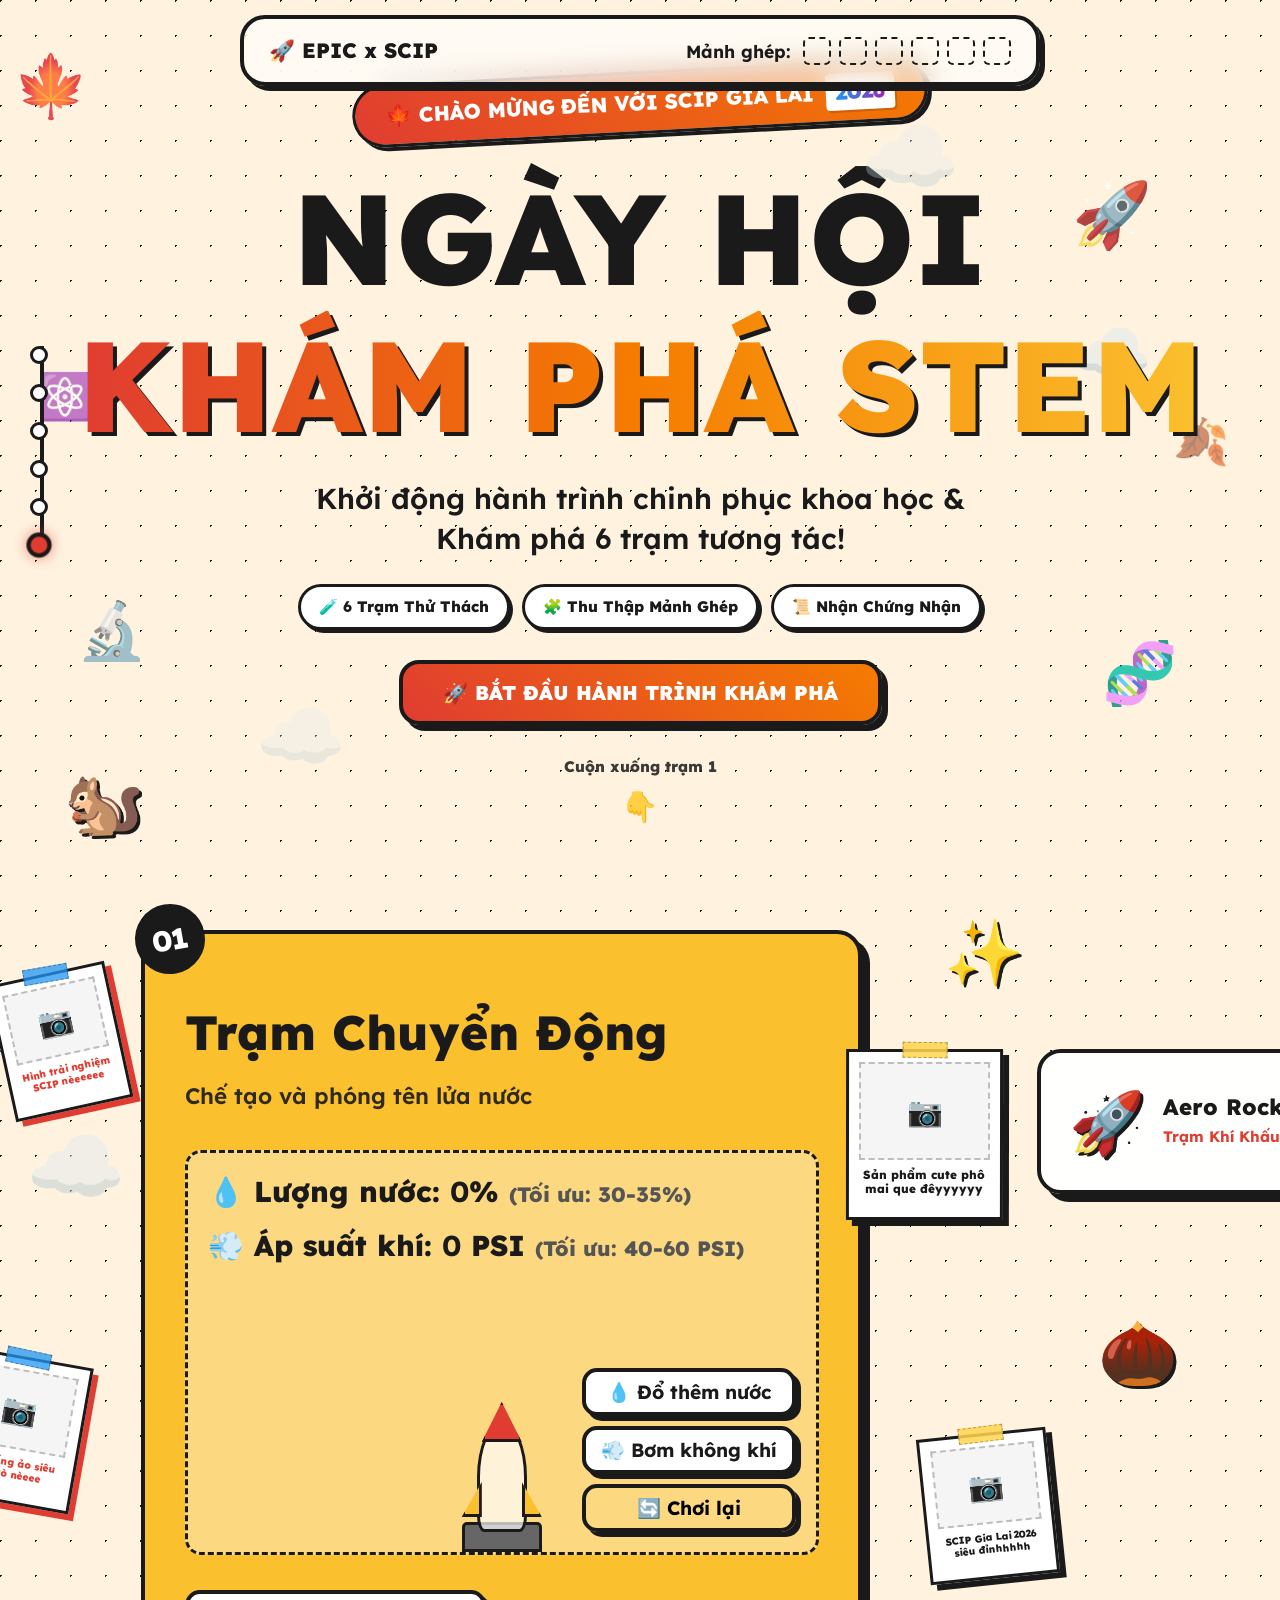
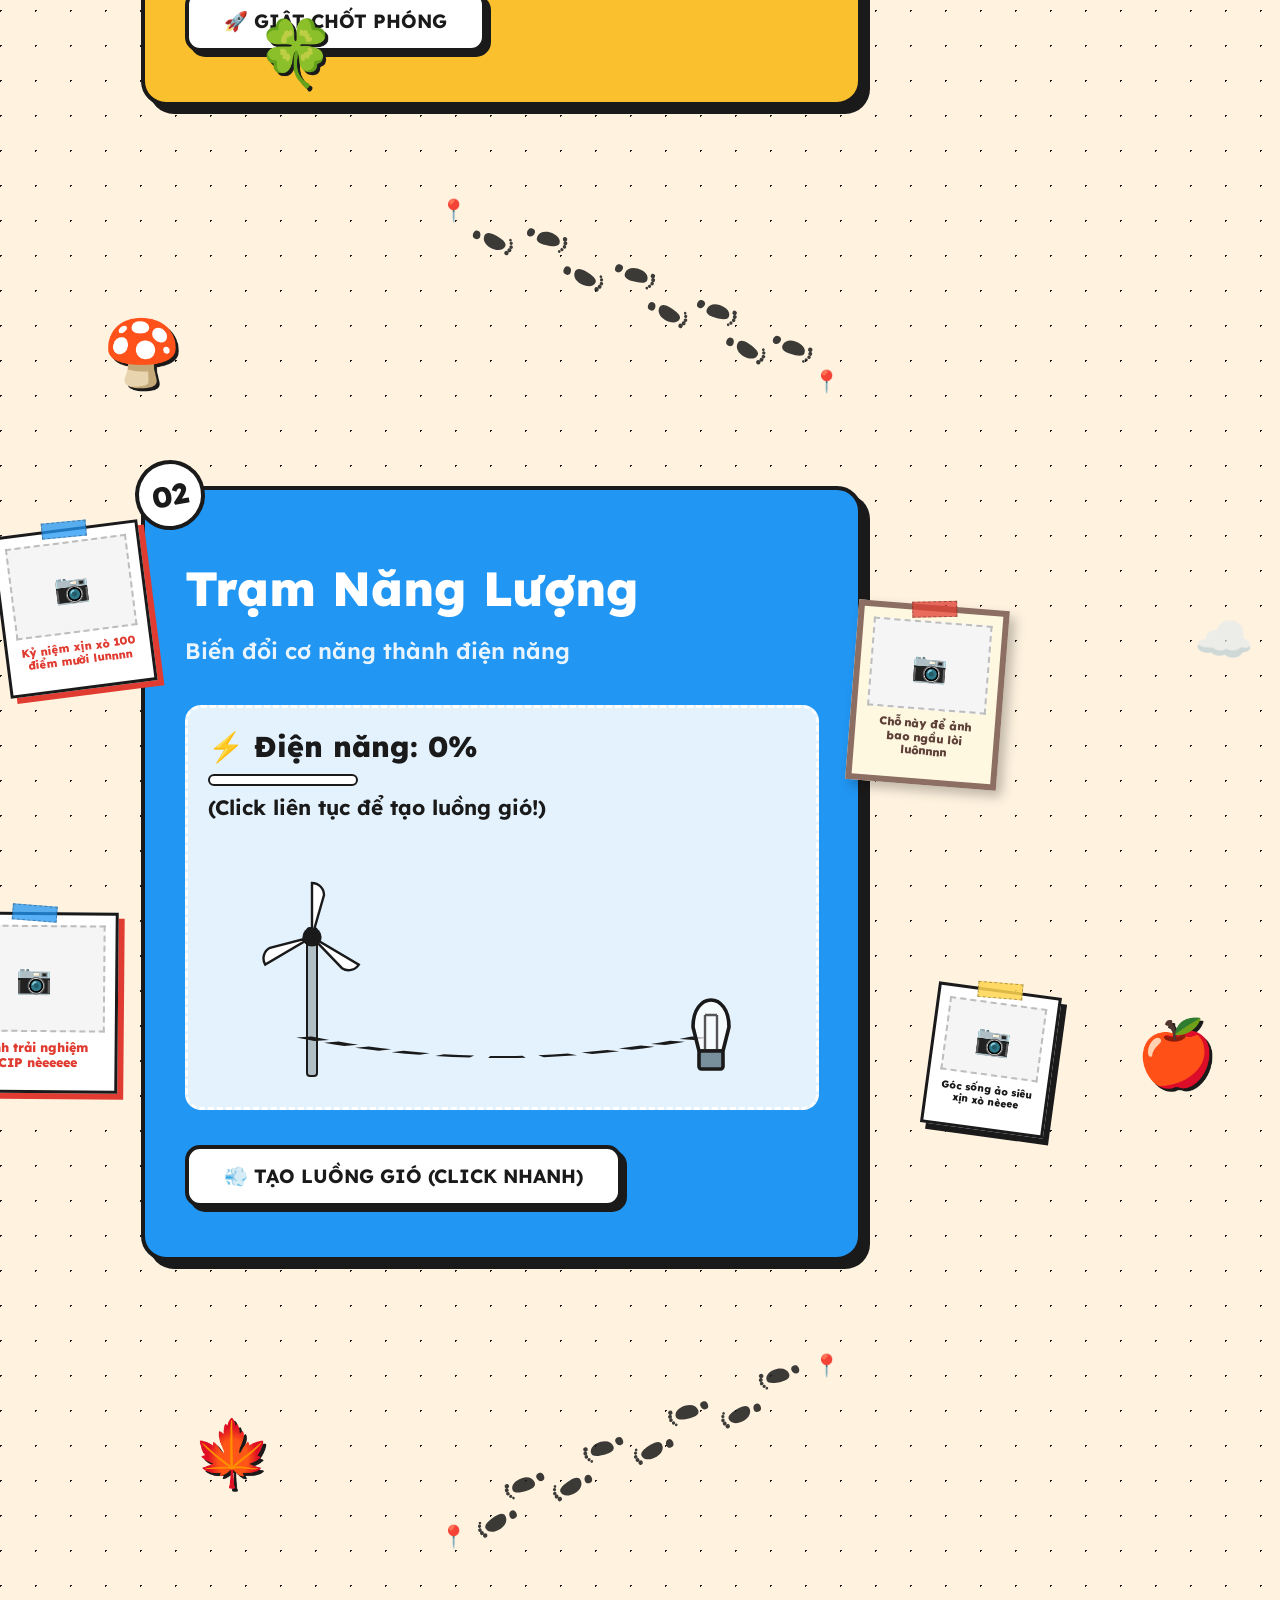
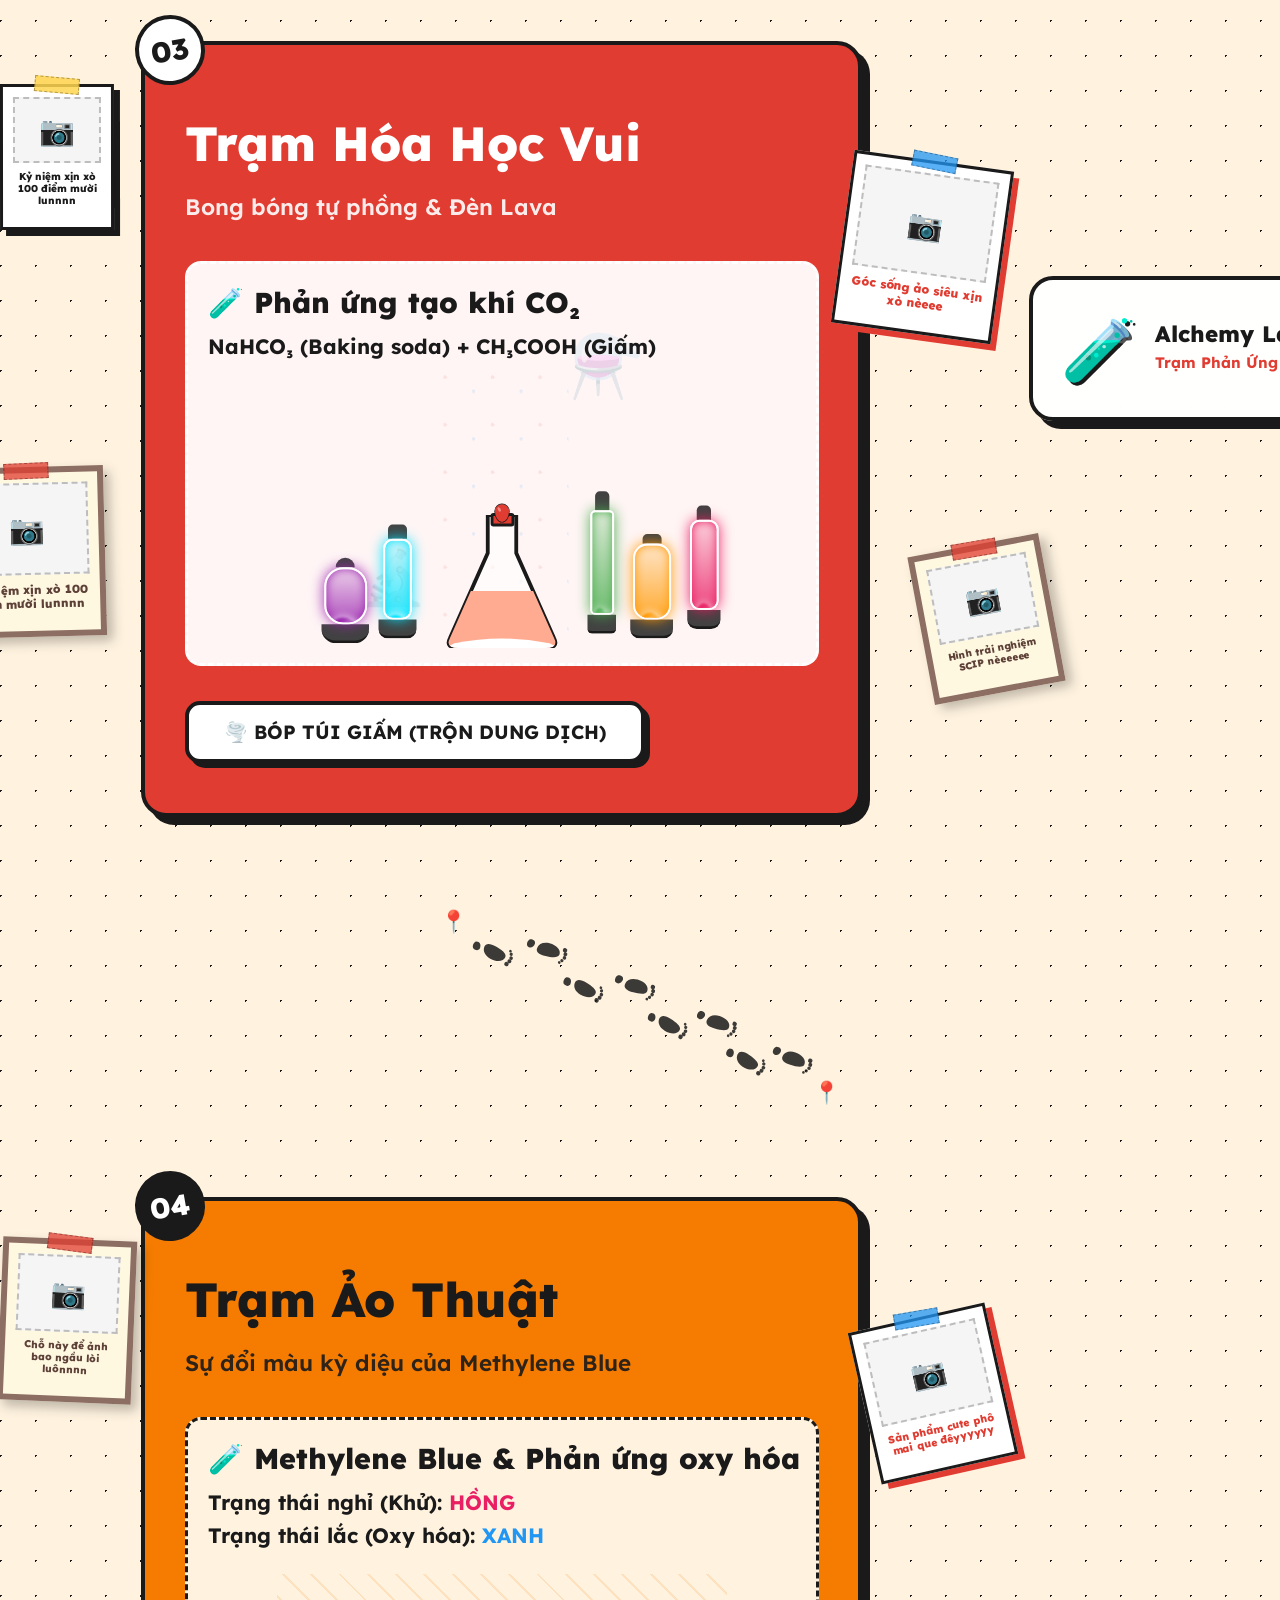
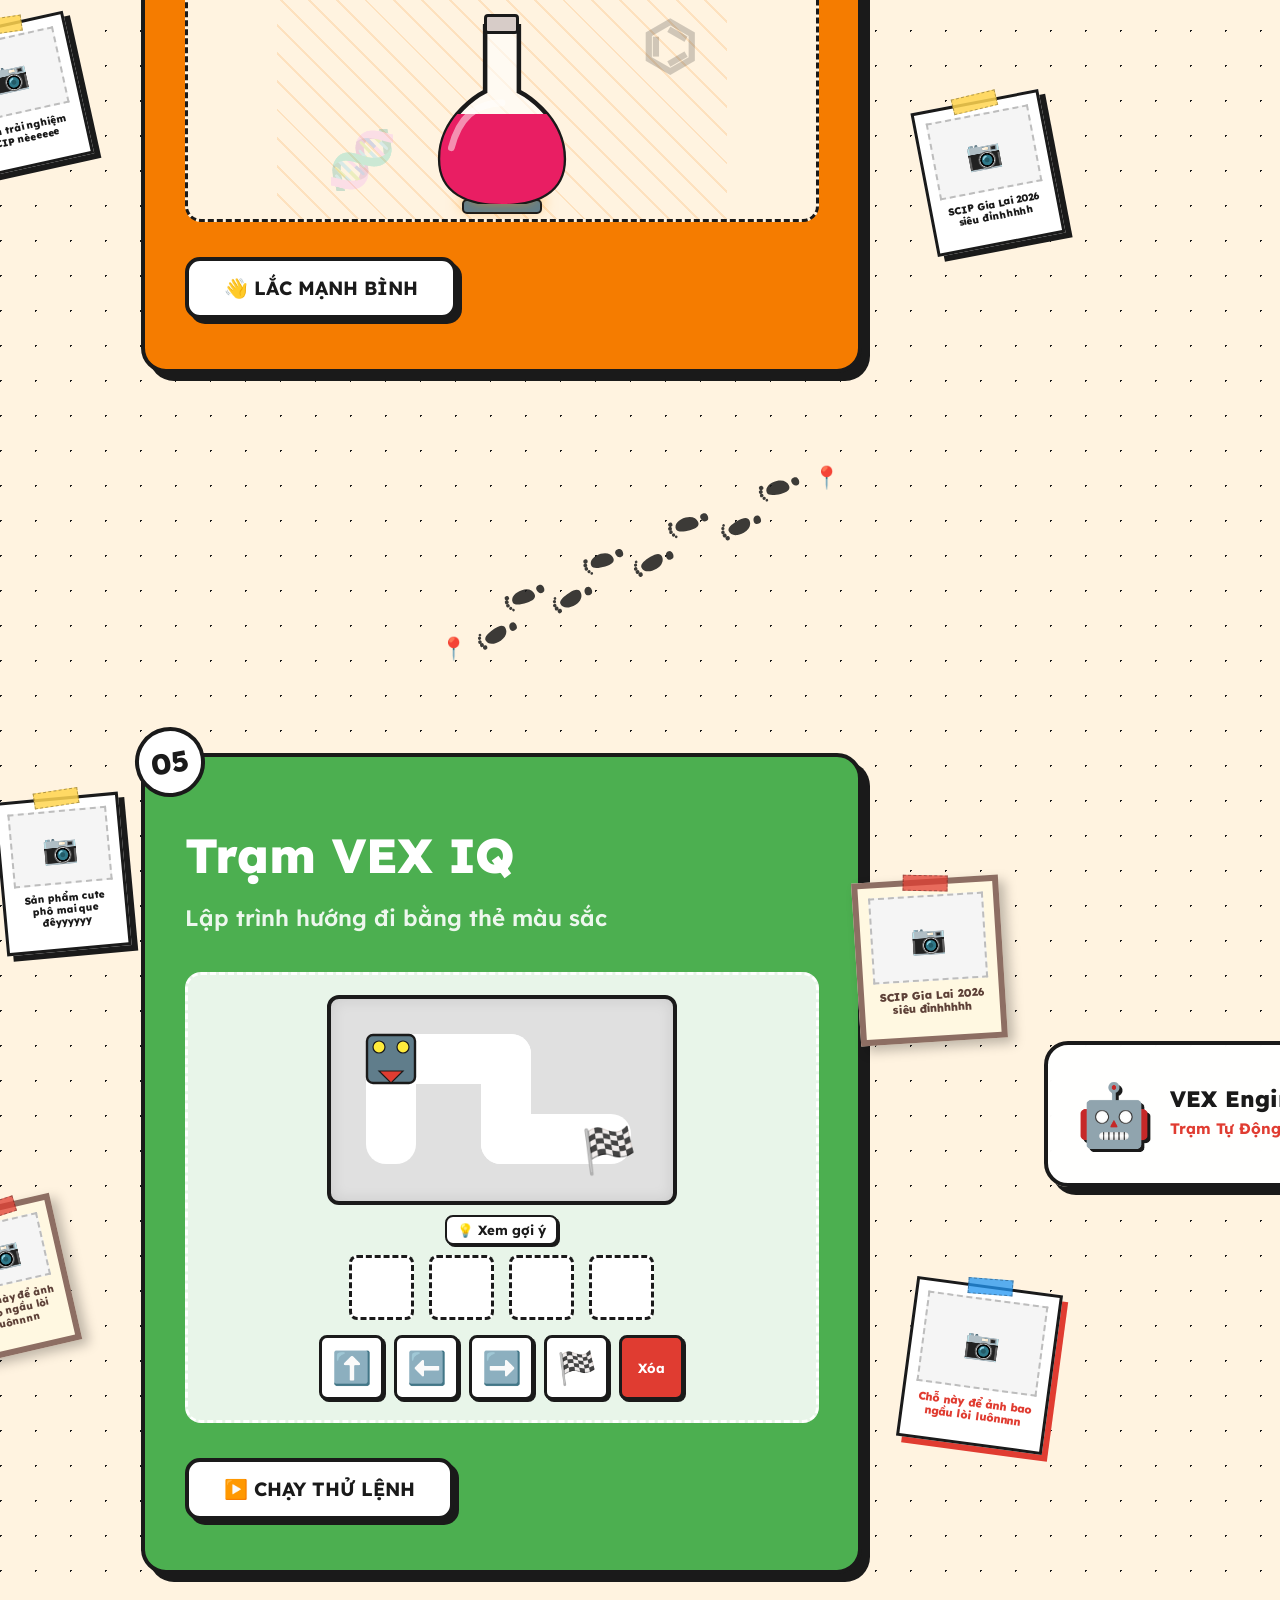
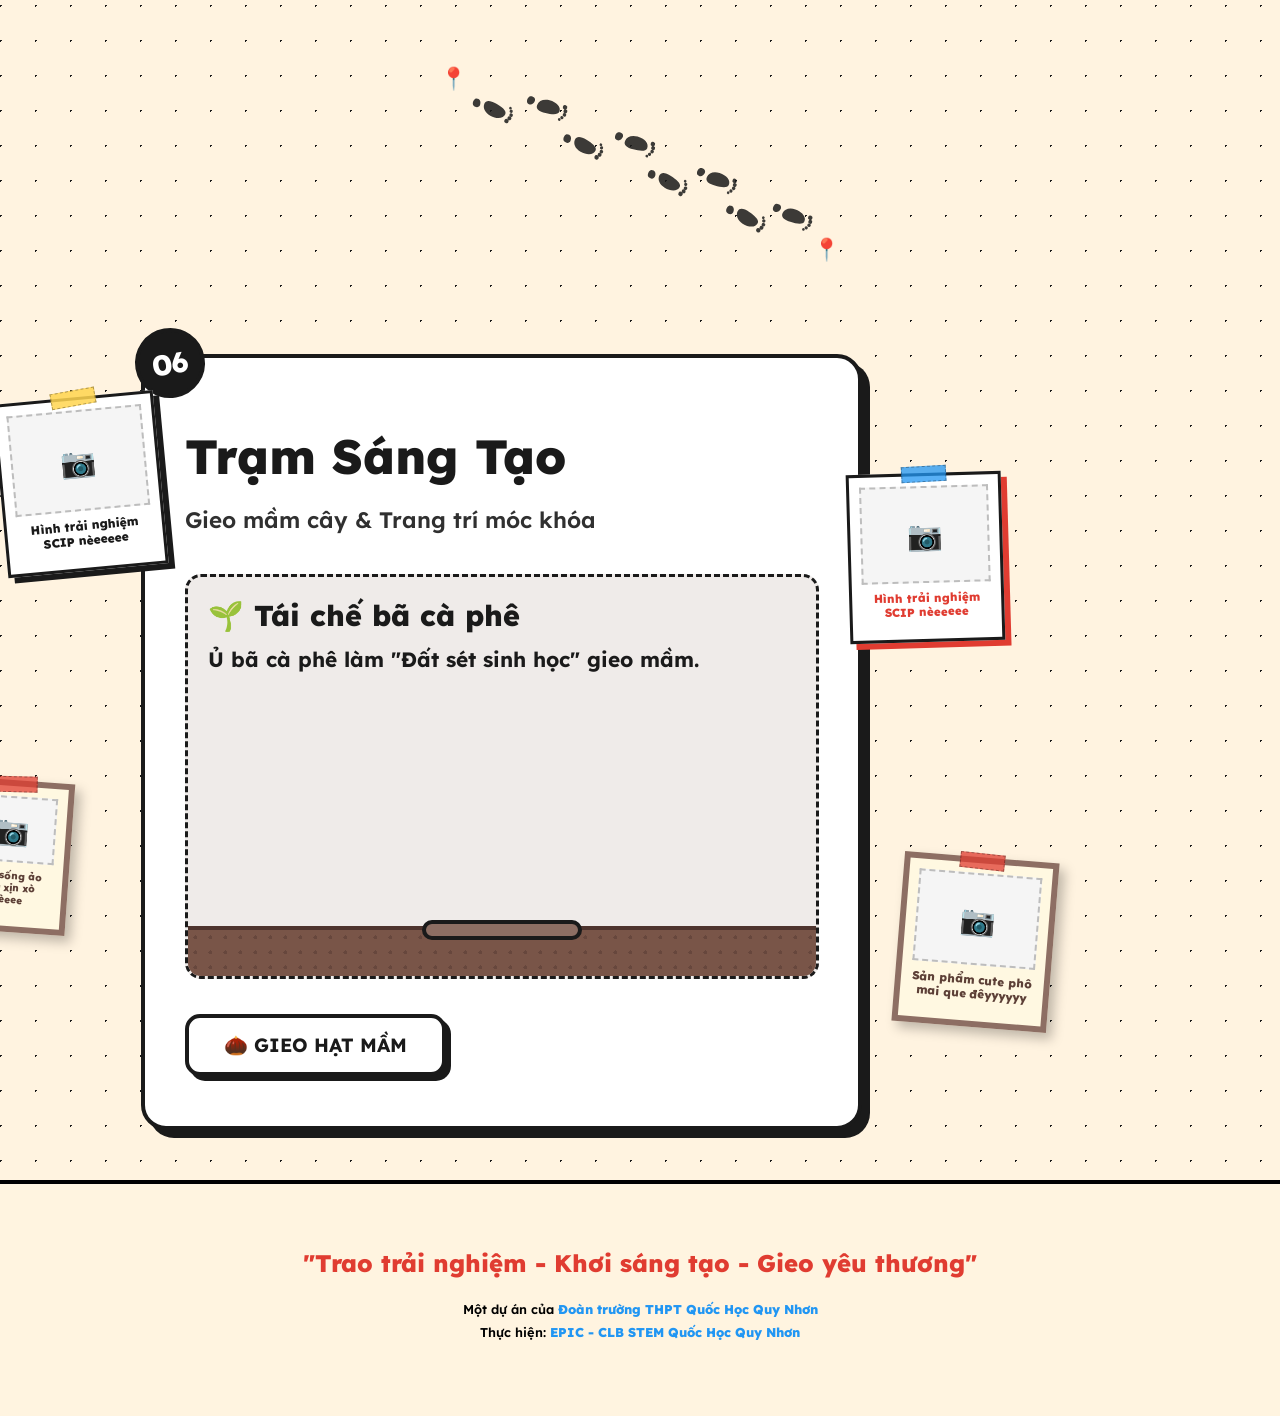
==== index.html @ 72de7a40 "Update index.html" ====
<!DOCTYPE html>
<html lang="vi">
<head>
    <meta charset="UTF-8">
    <meta name="viewport" content="width=device-width, initial-scale=1.0, maximum-scale=1.0, user-scalable=no">
    <title>EPIC x SCIP 2026</title>
    <link rel="icon" type="image/x-icon" href="img/epic.ico">
    
    <!-- Google Fonts: Lexend -->
    <link rel="preconnect" href="https://fonts.googleapis.com">
    <link rel="preconnect" href="https://fonts.gstatic.com" crossorigin>
    <link href="https://fonts.googleapis.com/css2?family=Lexend:wght@400;600;800&display=swap" rel="stylesheet">
    
    <!-- CSS Chính -->
    <link rel="stylesheet" href="css/style.css">
    <link rel="stylesheet" href="css/effects.css">
</head>
<body>
    <div id="app">
    <div id="leaves-container"></div>

    <!-- Easter Eggs (Parallax elements) -->
    <div class="easter-egg parallax-fast" style="top: 750px; left: 5vw;" onclick="AudioEngine.playPop()">🐿️</div>
    <div class="easter-egg parallax-slow" style="top: 1300px; right: 8vw;" onclick="AudioEngine.playPop()">🌰</div>
    <div class="easter-egg parallax-fast" style="top: 1900px; left: 8vw;" onclick="AudioEngine.playPop()">🍄</div>
    <div class="easter-egg parallax-slow" style="top: 2600px; right: 5vw;" onclick="AudioEngine.playPop()">🍎</div>
    
    <!-- New Easter Eggs -->
    <div class="easter-egg parallax-cloud" style="top: 300px; right: 10vw; font-size: 4rem; opacity: 0.6; z-index: -1;">☁️</div>
    <div class="easter-egg parallax-cloud" style="top: 1100px; left: 2vw; font-size: 5rem; opacity: 0.5; z-index: -1;">☁️</div>
    <div class="easter-egg parallax-cloud" style="top: 2200px; right: 2vw; font-size: 3rem; opacity: 0.7; z-index: -1;">☁️</div>
    <div class="easter-egg parallax-fast" style="top: 900px; right: 20vw;" onclick="AudioEngine.playPop()">✨</div>
    <div class="easter-egg parallax-slow" style="top: 1600px; left: 20vw;" onclick="AudioEngine.playPop()">🍀</div>
    <div class="easter-egg parallax-fast" style="top: 3000px; left: 15vw;" onclick="AudioEngine.playPop()">🍁</div>

    <!-- Navigation & Progress Bar -->
    <nav class="top-nav">
        <div class="logo">🚀 EPIC x SCIP</div>
        <div class="progress-container">
            <span class="progress-text">Mảnh ghép:</span>
            <div class="puzzle-slots">
                <div class="slot" id="slot-1"></div>
                <div class="slot" id="slot-2"></div>
                <div class="slot" id="slot-3"></div>
                <div class="slot" id="slot-4"></div>
                <div class="slot" id="slot-5"></div>
                <div class="slot" id="slot-6"></div>
            </div>
        </div>
    </nav>
    
    <!-- Timeline Navigation -->
    <div class="timeline-container">
        <div class="timeline-dot" id="tl-dot-1" data-label="Trạm 1: Chuyển Động" onclick="document.getElementById('station-1').scrollIntoView({behavior:'smooth'})"></div>
        <div class="timeline-dot" id="tl-dot-2" data-label="Trạm 2: Điện Năng" onclick="document.getElementById('station-2').scrollIntoView({behavior:'smooth'})"></div>
        <div class="timeline-dot" id="tl-dot-3" data-label="Trạm 3: Hóa Học" onclick="document.getElementById('station-3').scrollIntoView({behavior:'smooth'})"></div>
        <div class="timeline-dot" id="tl-dot-4" data-label="Trạm 4: Ảo Thuật" onclick="document.getElementById('station-4').scrollIntoView({behavior:'smooth'})"></div>
        <div class="timeline-dot" id="tl-dot-5" data-label="Trạm 5: VEX IQ" onclick="document.getElementById('station-5').scrollIntoView({behavior:'smooth'})"></div>
        <div class="timeline-dot" id="tl-dot-6" data-label="Trạm 6: Sáng Tạo" onclick="document.getElementById('station-6').scrollIntoView({behavior:'smooth'})"></div>
    </div>

    <!-- Hero Section -->
    <header class="hero" style="position: relative; overflow: hidden;">
        <!-- Đồ trang trí Mùa Thu & STEM lơ lửng xung quanh -->
        <div class="parallax-slow" style="position: absolute; top: 4%; left: 1%; font-size: 3.8rem; opacity: 0.75;">🍁</div>
        <!-- Điểm neo vô hình: chỉ để tên lửa trạm 1 tính toạ độ bay tới, không hiển thị gì -->
        <span id="hero-target-circle" style="position: absolute; top: 12%; left: 8%; width: 64px; height: 64px; pointer-events: none;"></span>
        <div class="parallax-fast" style="position: absolute; top: 18%; right: 10%; font-size: 4rem; opacity: 0.85;">🚀</div>
        <div class="parallax-bounce" style="position: absolute; bottom: 25%; left: 6%; font-size: 3.5rem; opacity: 0.75;">🔬</div>
        <div class="parallax-drift" style="position: absolute; bottom: 20%; right: 8%; font-size: 3.8rem; opacity: 0.8;">🧬</div>
        <div class="parallax-fast" style="position: absolute; top: 40%; left: 3%; font-size: 2.8rem; opacity: 0.7;">⚛️</div>
        <div class="parallax-slow" style="position: absolute; top: 45%; right: 4%; font-size: 2.8rem; opacity: 0.7;">🍂</div>
        <div class="parallax-cloud" style="position: absolute; top: 10%; right: 25%; font-size: 5rem; opacity: 0.35;">☁️</div>
        <div class="parallax-cloud" style="position: absolute; bottom: 12%; left: 20%; font-size: 4.5rem; opacity: 0.3;">☁️</div>

        <!-- Badge SCIP 2026 -->
        <div class="hero-badge">🍁 CHÀO MỪNG ĐẾN VỚI SCIP GIA LAI <span style="background: #FFF; padding: 2px 10px; border-radius: 4px; box-shadow: 2px 2px 0 rgba(0,0,0,0.15); display: inline-block; margin-left: 5px;"><span class="text-gradient-blue-purple" style="font-weight: 900;">2026</span></span></div>
        
        <!-- Tiêu đề nổi bật -->
        <h1>NGÀY HỘI<br><span class="text-orange">KHÁM PHÁ STEM</span></h1>
        
        <p class="hero-subtitle">Khởi động hành trình chinh phục khoa học & Khám phá 6 trạm tương tác!</p>

        <!-- Thẻ tính năng nổi bật (Chips) -->
        <div class="hero-features">
            <div class="feature-chip">🧪 6 Trạm Thử Thách</div>
            <div class="feature-chip">🧩 Thu Thập Mảnh Ghép</div>
            <div class="feature-chip">📜 Nhận Chứng Nhận</div>
        </div>

        <!-- Nút CTA Bắt Đầu Hành Trình -->
        <button class="btn-hero-start" onclick="document.getElementById('station-1').scrollIntoView({behavior:'smooth'})">
            🚀 BẮT ĐẦU HÀNH TRÌNH KHÁM PHÁ
        </button>

        <!-- Chỉ báo cuộn xuống -->
        <div class="scroll-indicator" onclick="document.getElementById('station-1').scrollIntoView({behavior:'smooth'})">
            <span>Cuộn xuống trạm 1</span>
            <div class="bounce-arrow">👇</div>
        </div>
    </header>

    <!-- Bản đồ hành trình 6 trạm -->
    <main class="map-container">
        
        <!-- Trạm 1 -->
        <section class="station card bg-yellow" id="station-1">
            <div class="station-number">01</div>
            <h2>Trạm Chuyển Động</h2>
            <p>Chế tạo và phóng tên lửa nước</p>
            <div class="simulation-placeholder">
                <span class="placeholder-text">[Đồ họa mô phỏng Tên lửa nước sẽ nằm ở đây]</span>
            </div>
            <button class="btn btn-primary">Phóng tên lửa</button>
        </section>

        <!-- Dấu chân người bước đi chéo (Trạm 1 Trái -> Trạm 2 Phải) -->
        <div class="footprint-trail">
            <svg class="footprint-svg-trail" viewBox="0 0 400 130" width="100%" height="100%">
                <!-- Left & Right Footprints winding L -> R -->
                <g transform="translate(60, 15) rotate(35)"><path d="M 0,-8 C -4,-8 -6,-3 -5,3 C -4,8 -1,11 3,11 C 6,11 6,6 5,1 Z M 0,14 C -3,14 -4,16 -2,19 C 0,21 3,21 5,19 Z" fill="#1A1A1A" opacity="0.85"/></g>
                <g transform="translate(95, 25) rotate(40)"><path d="M 0,-8 C -3,-8 -3,-4 -5,1 C -6,6 -6,11 -3,11 C 1,11 4,8 5,3 Z M 0,14 C -4,14 -6,16 -5,19 C -3,21 0,21 2,19 Z" fill="#1A1A1A" opacity="0.85"/></g>
                <g transform="translate(130, 38) rotate(45)"><path d="M 0,-8 C -4,-8 -6,-3 -5,3 C -4,8 -1,11 3,11 C 6,11 6,6 5,1 Z M 0,14 C -3,14 -4,16 -2,19 C 0,21 3,21 5,19 Z" fill="#1A1A1A" opacity="0.85"/></g>
                <g transform="translate(165, 52) rotate(40)"><path d="M 0,-8 C -3,-8 -3,-4 -5,1 C -6,6 -6,11 -3,11 C 1,11 4,8 5,3 Z M 0,14 C -4,14 -6,16 -5,19 C -3,21 0,21 2,19 Z" fill="#1A1A1A" opacity="0.85"/></g>
                <g transform="translate(200, 68) rotate(30)"><path d="M 0,-8 C -4,-8 -6,-3 -5,3 C -4,8 -1,11 3,11 C 6,11 6,6 5,1 Z M 0,14 C -3,14 -4,16 -2,19 C 0,21 3,21 5,19 Z" fill="#1A1A1A" opacity="0.85"/></g>
                <g transform="translate(235, 82) rotate(25)"><path d="M 0,-8 C -3,-8 -3,-4 -5,1 C -6,6 -6,11 -3,11 C 1,11 4,8 5,3 Z M 0,14 C -4,14 -6,16 -5,19 C -3,21 0,21 2,19 Z" fill="#1A1A1A" opacity="0.85"/></g>
                <g transform="translate(270, 95) rotate(35)"><path d="M 0,-8 C -4,-8 -6,-3 -5,3 C -4,8 -1,11 3,11 C 6,11 6,6 5,1 Z M 0,14 C -3,14 -4,16 -2,19 C 0,21 3,21 5,19 Z" fill="#1A1A1A" opacity="0.85"/></g>
                <g transform="translate(305, 108) rotate(40)"><path d="M 0,-8 C -3,-8 -3,-4 -5,1 C -6,6 -6,11 -3,11 C 1,11 4,8 5,3 Z M 0,14 C -4,14 -6,16 -5,19 C -3,21 0,21 2,19 Z" fill="#1A1A1A" opacity="0.85"/></g>
                <g transform="translate(340, 118) rotate(35)"><path d="M 0,-8 C -4,-8 -6,-3 -5,3 C -4,8 -1,11 3,11 C 6,11 6,6 5,1 Z M 0,14 C -3,14 -4,16 -2,19 C 0,21 3,21 5,19 Z" fill="#1A1A1A" opacity="0.85"/></g>
            </svg>
        </div>

        <!-- Trạm 2: Cơ năng -> Điện năng -->
        <section class="station card bg-blue" id="station-2">
            <div class="station-number">02</div>
            <h2>Trạm Năng Lượng</h2>
            <p>Biến đổi cơ năng thành điện năng</p>
            <div class="simulation-placeholder">
                <span class="placeholder-text">[Mô phỏng: Thổi gió (Mic/Click) -> Quay cánh quạt -> Sáng LED]</span>
            </div>
            <button class="btn btn-primary">Tạo luồng gió</button>
        </section>

        <!-- Dấu chân người bước đi chéo (Trạm 2 Phải -> Trạm 3 Trái) -->
        <div class="footprint-trail">
            <svg class="footprint-svg-trail" viewBox="0 0 400 130" width="100%" height="100%">
                <!-- Left & Right Footprints winding R -> L -->
                <g transform="translate(340, 15) rotate(-35)"><path d="M 0,-8 C -3,-8 -3,-4 -5,1 C -6,6 -6,11 -3,11 C 1,11 4,8 5,3 Z M 0,14 C -4,14 -6,16 -5,19 C -3,21 0,21 2,19 Z" fill="#1A1A1A" opacity="0.85"/></g>
                <g transform="translate(305, 25) rotate(-40)"><path d="M 0,-8 C -4,-8 -6,-3 -5,3 C -4,8 -1,11 3,11 C 6,11 6,6 5,1 Z M 0,14 C -3,14 -4,16 -2,19 C 0,21 3,21 5,19 Z" fill="#1A1A1A" opacity="0.85"/></g>
                <g transform="translate(270, 38) rotate(-45)"><path d="M 0,-8 C -3,-8 -3,-4 -5,1 C -6,6 -6,11 -3,11 C 1,11 4,8 5,3 Z M 0,14 C -4,14 -6,16 -5,19 C -3,21 0,21 2,19 Z" fill="#1A1A1A" opacity="0.85"/></g>
                <g transform="translate(235, 52) rotate(-40)"><path d="M 0,-8 C -4,-8 -6,-3 -5,3 C -4,8 -1,11 3,11 C 6,11 6,6 5,1 Z M 0,14 C -3,14 -4,16 -2,19 C 0,21 3,21 5,19 Z" fill="#1A1A1A" opacity="0.85"/></g>
                <g transform="translate(200, 68) rotate(-30)"><path d="M 0,-8 C -3,-8 -3,-4 -5,1 C -6,6 -6,11 -3,11 C 1,11 4,8 5,3 Z M 0,14 C -4,14 -6,16 -5,19 C -3,21 0,21 2,19 Z" fill="#1A1A1A" opacity="0.85"/></g>
                <g transform="translate(165, 82) rotate(-25)"><path d="M 0,-8 C -4,-8 -6,-3 -5,3 C -4,8 -1,11 3,11 C 6,11 6,6 5,1 Z M 0,14 C -3,14 -4,16 -2,19 C 0,21 3,21 5,19 Z" fill="#1A1A1A" opacity="0.85"/></g>
                <g transform="translate(130, 95) rotate(-35)"><path d="M 0,-8 C -3,-8 -3,-4 -5,1 C -6,6 -6,11 -3,11 C 1,11 4,8 5,3 Z M 0,14 C -4,14 -6,16 -5,19 C -3,21 0,21 2,19 Z" fill="#1A1A1A" opacity="0.85"/></g>
                <g transform="translate(95, 108) rotate(-40)"><path d="M 0,-8 C -4,-8 -6,-3 -5,3 C -4,8 -1,11 3,11 C 6,11 6,6 5,1 Z M 0,14 C -3,14 -4,16 -2,19 C 0,21 3,21 5,19 Z" fill="#1A1A1A" opacity="0.85"/></g>
                <g transform="translate(60, 118) rotate(-35)"><path d="M 0,-8 C -3,-8 -3,-4 -5,1 C -6,6 -6,11 -3,11 C 1,11 4,8 5,3 Z M 0,14 C -4,14 -6,16 -5,19 C -3,21 0,21 2,19 Z" fill="#1A1A1A" opacity="0.85"/></g>
            </svg>
        </div>

        <!-- Trạm 3: Baking Soda + CH3COOH -->
        <section class="station card bg-red" id="station-3">
            <div class="station-number">03</div>
            <h2>Trạm Hóa Học Vui</h2>
            <p>Bong bóng tự phồng & Đèn Lava</p>
            <div class="simulation-placeholder">
                <span class="placeholder-text">[Đồ họa mô phỏng Chai giấm & Baking Soda]</span>
            </div>
            <button class="btn btn-primary">Trộn dung dịch</button>
        </section>

        <!-- Dấu chân người bước đi chéo (Trạm 3 Trái -> Trạm 4 Phải) -->
        <div class="footprint-trail">
            <svg class="footprint-svg-trail" viewBox="0 0 400 130" width="100%" height="100%">
                <g transform="translate(60, 15) rotate(35)"><path d="M 0,-8 C -4,-8 -6,-3 -5,3 C -4,8 -1,11 3,11 C 6,11 6,6 5,1 Z M 0,14 C -3,14 -4,16 -2,19 C 0,21 3,21 5,19 Z" fill="#1A1A1A" opacity="0.85"/></g>
                <g transform="translate(95, 25) rotate(40)"><path d="M 0,-8 C -3,-8 -3,-4 -5,1 C -6,6 -6,11 -3,11 C 1,11 4,8 5,3 Z M 0,14 C -4,14 -6,16 -5,19 C -3,21 0,21 2,19 Z" fill="#1A1A1A" opacity="0.85"/></g>
                <g transform="translate(130, 38) rotate(45)"><path d="M 0,-8 C -4,-8 -6,-3 -5,3 C -4,8 -1,11 3,11 C 6,11 6,6 5,1 Z M 0,14 C -3,14 -4,16 -2,19 C 0,21 3,21 5,19 Z" fill="#1A1A1A" opacity="0.85"/></g>
                <g transform="translate(165, 52) rotate(40)"><path d="M 0,-8 C -3,-8 -3,-4 -5,1 C -6,6 -6,11 -3,11 C 1,11 4,8 5,3 Z M 0,14 C -4,14 -6,16 -5,19 C -3,21 0,21 2,19 Z" fill="#1A1A1A" opacity="0.85"/></g>
                <g transform="translate(200, 68) rotate(30)"><path d="M 0,-8 C -4,-8 -6,-3 -5,3 C -4,8 -1,11 3,11 C 6,11 6,6 5,1 Z M 0,14 C -3,14 -4,16 -2,19 C 0,21 3,21 5,19 Z" fill="#1A1A1A" opacity="0.85"/></g>
                <g transform="translate(235, 82) rotate(25)"><path d="M 0,-8 C -3,-8 -3,-4 -5,1 C -6,6 -6,11 -3,11 C 1,11 4,8 5,3 Z M 0,14 C -4,14 -6,16 -5,19 C -3,21 0,21 2,19 Z" fill="#1A1A1A" opacity="0.85"/></g>
                <g transform="translate(270, 95) rotate(35)"><path d="M 0,-8 C -4,-8 -6,-3 -5,3 C -4,8 -1,11 3,11 C 6,11 6,6 5,1 Z M 0,14 C -3,14 -4,16 -2,19 C 0,21 3,21 5,19 Z" fill="#1A1A1A" opacity="0.85"/></g>
                <g transform="translate(305, 108) rotate(40)"><path d="M 0,-8 C -3,-8 -3,-4 -5,1 C -6,6 -6,11 -3,11 C 1,11 4,8 5,3 Z M 0,14 C -4,14 -6,16 -5,19 C -3,21 0,21 2,19 Z" fill="#1A1A1A" opacity="0.85"/></g>
                <g transform="translate(340, 118) rotate(35)"><path d="M 0,-8 C -4,-8 -6,-3 -5,3 C -4,8 -1,11 3,11 C 6,11 6,6 5,1 Z M 0,14 C -3,14 -4,16 -2,19 C 0,21 3,21 5,19 Z" fill="#1A1A1A" opacity="0.85"/></g>
            </svg>
        </div>

        <!-- Trạm 4: Methylene Blue -->
        <section class="station card bg-orange" id="station-4">
            <div class="station-number">04</div>
            <h2>Trạm Ảo Thuật</h2>
            <p>Sự đổi màu kỳ diệu của Methylene Blue</p>
            <div class="simulation-placeholder">
                <span class="placeholder-text">[Đồ họa mô phỏng Bình cầu lắc đổi màu]</span>
            </div>
            <button class="btn btn-primary">Lắc bình nghiệm</button>
        </section>

        <!-- Dấu chân người bước đi uốn lượn liên tục (FootprintEngine) -->
        <div class="footprint-trail" id="trail-2"></div>

        <!-- Trạm 5: VEX IQ -->
        <section class="station card bg-green" id="station-5">
            <div class="station-number">05</div>
            <h2>Trạm VEX IQ</h2>
            <p>Lập trình hướng đi bằng thẻ màu sắc</p>
            <div class="simulation-placeholder">
                <span class="placeholder-text">[Mô phỏng bảng mạch: Kéo thả thẻ Đỏ, Vàng, Xanh điều khiển Robot]</span>
            </div>
            <button class="btn btn-primary">Chạy thử lệnh</button>
        </section>

        <!-- Dấu chân người bước đi uốn lượn liên tục (FootprintEngine) -->
        <div class="footprint-trail" id="trail-1"></div>

        <!-- Trạm 6 -->
        <section class="station card bg-white" id="station-6">
            <div class="station-number">06</div>
            <h2>Trạm Sáng Tạo</h2>
            <p>Gieo mầm cây & Trang trí móc khóa</p>
            <div class="simulation-placeholder">
                <span class="placeholder-text">[Đồ họa mô phỏng Đất & Hạt mầm]</span>
            </div>
            <button class="btn btn-primary">Gieo mầm</button>
        </section>

    </main>

    <!-- Footer -->
    <footer class="neo-footer">
        <h2 class="slogan">"Trao trải nghiệm - Khơi sáng tạo - Gieo yêu thương"</h2>
        <p style="margin-bottom: 2px;">Một dự án của <a href="https://www.facebook.com/DoantruongQuocHocQN" target="_blank">Đoàn trường THPT Quốc Học Quy Nhơn</a></p>
        <p style="margin-top: 2px;">Thực hiện: <a href="https://www.facebook.com/makeitepic.qhqn" target="_blank">EPIC - CLB STEM Quốc Học Quy Nhơn</a></p>
    </footer>
</div> <!-- End #app -->

    <!-- Modal Nhập tên (hiện trước khi xem chứng nhận) -->
    <div id="name-input-modal" class="modal hidden">
        <div class="modal-content" style="position: relative;">
            <span class="close-modal-btn" onclick="document.getElementById('name-input-modal').classList.add('hidden')" style="position: absolute; top: 10px; right: 20px; font-size: 2rem; font-weight: bold; cursor: pointer; color: var(--border-color);">&times;</span>
            <h2 style="font-size: 2.5rem; color: var(--red); margin-bottom: 20px;">🎉 CHÚC MỪNG! 🎉</h2>
            <p style="font-size: 1.2rem; margin-bottom: 30px; color: var(--white);">Bạn đã hoàn thành xuất sắc 6 trạm thử thách Khoa học!<br>Nhập họ tên để nhận chứng nhận của bạn nhé.</p>

            <form id="name-input-form">
                <input
                    type="text"
                    id="participant-name-input"
                    class="name-input"
                    placeholder="Nhập họ và tên của bạn..."
                    maxlength="60"
                    autocomplete="off"
                    required
                >
                <p id="name-input-error" class="name-input-error hidden">Vui lòng nhập tên của bạn trước khi tiếp tục.</p>
                <button type="submit" class="btn btn-primary" style="margin-top: 20px;">✨ NHẬN CHỨNG NHẬN</button>
            </form>
        </div>
    </div>

    <!-- Modal Chứng nhận -->
    <div id="cert-modal" class="modal hidden">
        <div class="modal-content" style="position: relative;">
            <span class="close-modal-btn" onclick="document.getElementById('cert-modal').classList.add('hidden')" style="position: absolute; top: 10px; right: 20px; font-size: 2rem; font-weight: bold; cursor: pointer; color: var(--border-color);">&times;</span>
            <h2 style="font-size: 2.5rem; color: var(--red); margin-bottom: 20px;">🎉 CHÚC MỪNG! 🎉</h2>
            <p style="font-size: 1.2rem; margin-bottom: 30px; color: var(--white);">Bạn đã hoàn thành xuất sắc 6 trạm thử thách Khoa học!</p>
            
            <div style="margin-bottom: 30px;">
                <img id="cert-img" src="" alt="Chứng nhận" style="max-width: 100%; border-radius: 8px; border: 4px solid var(--border-color); box-shadow: 4px 4px 0 var(--border-color);">
            </div>
            
            <a id="cert-download-link" href="" download="ChungNhan_SCIP_GIALAI.png" class="btn btn-primary" style="text-decoration: none; display: inline-block;">📥 TẢI CHỨNG NHẬN</a>
        </div>
    </div>

    
    <!-- Thư viện GSAP cho Animation mượt mà -->
    <script src="https://cdnjs.cloudflare.com/ajax/libs/gsap/3.12.2/gsap.min.js"></script>
    <script src="https://cdnjs.cloudflare.com/ajax/libs/gsap/3.12.2/ScrollTrigger.min.js"></script>
    
    <!-- Các file Logic Modules -->
    <script src="js/certificate.js"></script>
    <script src="js/app.js"></script>
    <script src="js/station_1.js"></script>
    <script src="js/station_2.js"></script>
    <script src="js/station_3.js"></script>
    <script src="js/station_4.js"></script>
    <script src="js/station_5.js"></script>
    <script src="js/station_6.js"></script>
</body>
</html>
---- css/style.css ----
@import url('https://fonts.googleapis.com/css2?family=Lexend:wght@100..900&display=swap');

/* ========================================================
   SCIP STEM - Organic Neo-Brutalism Style
   Tone: Mùa Thu (Đỏ - Cam - Vàng)
   Chức năng: Cấu trúc UI cốt lõi, Grid, Typography
======================================================== */

:root {
    --bg-color: #FFF3E0;
    /* Tông ấm hơn cho mùa thu */
    --border-color: #1A1A1A;
    --red: #E03C31;
    --orange: #F57C00;
    --yellow: #FBC02D;
    --white: #FFFFFF;
    --blue: #2196F3;
    --green: #4CAF50;

    --brutal-border: 4px solid var(--border-color);
    --brutal-shadow: 8px 8px 0px var(--border-color);
    --brutal-radius: 25px;
}

* {
    box-sizing: border-box;
    margin: 0;
    padding: 0;
    font-family: 'Lexend', sans-serif;
}

html {
    scroll-behavior: smooth;
    /* Loại bỏ scroll-snap-type để fix lỗi giật lag khi cuộn trang */
}

body {
    background-color: var(--bg-color);
    color: var(--border-color);
    line-height: 1.6;
    background-image: radial-gradient(var(--border-color) 1px, transparent 1px);
    background-size: 35px 35px;
    background-position: -17px -17px;
    transform-origin: top center;
    overflow-x: hidden;
}

#app {
    width: 100vw;
    overflow-x: hidden;
}


/* =========================================
   NAVIGATION & PROGRESS BAR
========================================= */
.top-nav {
    position: fixed;
    top: 15px;
    left: 50%;
    transform: translateX(-50%);
    width: 90%;
    max-width: 800px;
    /* Thu hẹp lại, chừa 2 bên */
    background: rgba(255, 255, 255, 0.6);
    backdrop-filter: blur(12px);
    -webkit-backdrop-filter: blur(12px);
    border: var(--brutal-border);
    border-radius: var(--brutal-radius);
    box-shadow: 5px 5px 0px var(--border-color);
    display: flex;
    justify-content: space-between;
    align-items: center;
    padding: 15px 25px;
    z-index: 100;
}

.logo {
    font-weight: 800;
    font-size: 1.3rem;
}

.progress-container {
    display: flex;
    align-items: center;
    gap: 12px;
}

.progress-text {
    font-weight: 700;
    font-size: 1.1rem;
    display: none;
}

@media (min-width: 600px) {
    .progress-text {
        display: block;
    }
}

.puzzle-slots {
    display: flex;
    gap: 8px;
}

.slot {
    width: 28px;
    height: 28px;
    border: 2px dashed var(--border-color);
    border-radius: 6px;
    background: transparent;
    transition: background 0.3s;
}

.slot.filled {
    border: 2px solid var(--border-color);
}
.slot:nth-child(1).filled { background: var(--yellow); }
.slot:nth-child(2).filled { background: var(--blue); }
.slot:nth-child(3).filled { background: var(--red); }
.slot:nth-child(4).filled { background: var(--orange); }
.slot:nth-child(5).filled { background: var(--green); }
.slot:nth-child(6).filled { background: var(--white); }

@keyframes pulse-flame {
    0% {
        opacity: 0.7;
        transform: scaleY(1);
    }

    100% {
        opacity: 1;
        transform: scaleY(2);
    }
}

.burner-flame {
    animation: pulse-flame 0.5s infinite alternate ease-in-out;
}

/* =========================================
   HERO SECTION
========================================= */
.hero {
    text-align: center;
    padding: 20px;
    display: flex;
    flex-direction: column;
    justify-content: center;
    align-items: center;
    min-height: 100dvh;
    scroll-snap-align: start;
}

.hero-badge {
    display: inline-block;
    background: linear-gradient(45deg, var(--red), var(--orange));
    color: var(--white);
    padding: 10px 30px;
    border-radius: 50px;
    font-weight: 800;
    font-size: clamp(1rem, 2.5vw, 1.3rem);
    margin-bottom: 30px;
    transform: rotate(-3deg);
    border: 3px solid var(--border-color);
    box-shadow: 4px 4px 0px var(--border-color);
}

.hero h1 {
    font-size: clamp(4rem, 10vw, 8rem);
    font-weight: 800;
    text-transform: uppercase;
    line-height: 1.15;
    margin-bottom: 20px;
    color: var(--border-color);
}

.text-orange {
    background: linear-gradient(90deg, var(--red), var(--orange), var(--yellow));
    -webkit-background-clip: text;
    background-clip: text;
    -webkit-text-fill-color: transparent;
    filter: drop-shadow(4px 4px 0px var(--border-color));
    display: inline-block;
}

.text-gradient-blue-purple {
    background: linear-gradient(90deg, #2196F3, #9C27B0);
    -webkit-background-clip: text;
    background-clip: text;
    -webkit-text-fill-color: transparent;
    font-weight: 900;
}

.hero p {
    font-size: clamp(1.2rem, 3vw, 1.8rem);
    font-weight: 600;
    color: var(--border-color);
}

.hero-subtitle {
    font-size: clamp(1.1rem, 2.2vw, 1.5rem);
    font-weight: 700;
    color: var(--border-color);
    margin-bottom: 25px;
    max-width: 650px;
    line-height: 1.4;
}

.hero-features {
    display: flex;
    gap: 12px;
    flex-wrap: wrap;
    justify-content: center;
    margin-bottom: 30px;
}

.feature-chip {
    background: #FFF;
    border: 3px solid var(--border-color);
    padding: 8px 18px;
    border-radius: 50px;
    font-weight: 800;
    font-size: 0.95rem;
    box-shadow: 3px 3px 0px var(--border-color);
    transition: transform 0.2s, background 0.2s;
    cursor: default;
}

.feature-chip:hover {
    transform: translateY(-3px) scale(1.05);
    background: var(--yellow);
}

.btn-hero-start {
    background: linear-gradient(45deg, var(--red), var(--orange));
    color: #FFF;
    border: 4px solid var(--border-color);
    padding: 16px 40px;
    font-size: 1.25rem;
    font-weight: 900;
    border-radius: 20px;
    cursor: pointer;
    box-shadow: 6px 6px 0px var(--border-color);
    transition: all 0.2s ease;
    animation: pulse-hero-btn 2.5s infinite ease-in-out;
}

.btn-hero-start:hover {
    transform: translate(-3px, -3px);
    box-shadow: 9px 9px 0px var(--border-color);
    background: linear-gradient(45deg, var(--orange), var(--red));
}

.btn-hero-start:active {
    transform: translate(3px, 3px);
    box-shadow: 2px 2px 0px var(--border-color);
}

@keyframes pulse-hero-btn {

    0%,
    100% {
        transform: scale(1);
    }

    50% {
        transform: scale(1.04);
    }
}

.scroll-indicator {
    margin-top: 30px;
    display: flex;
    flex-direction: column;
    align-items: center;
    gap: 4px;
    cursor: pointer;
    font-weight: 800;
    font-size: 0.95rem;
    color: var(--border-color);
    opacity: 0.85;
    transition: opacity 0.2s;
}

.scroll-indicator:hover {
    opacity: 1;
}

.bounce-arrow {
    font-size: 1.8rem;
    animation: bounce-down 1.5s infinite ease-in-out;
}

@keyframes bounce-down {

    0%,
    100% {
        transform: translateY(0);
    }

    50% {
        transform: translateY(8px);
    }
}

/* =========================================
   MAIN MAP & SCROLL SNAP CARDS
========================================= */
.map-container {
    max-width: 1200px;
    /* To hơn trên màn hình lớn */
    margin: 0 auto;
    padding: 30px 20px;
    display: flex;
    flex-direction: column;
    gap: 120px;
}

.card {
    border: var(--brutal-border);
    border-radius: var(--brutal-radius);
    box-shadow: var(--brutal-shadow);
    padding: 50px 40px;
    position: relative;
    transition: transform 0.2s ease;
    scroll-snap-align: center;
    scroll-margin-top: 100px;
}

.card:hover {
    transform: translate(-4px, -4px);
    box-shadow: 12px 12px 0px var(--border-color);
}

.bg-yellow {
    background-color: var(--yellow);
}

.bg-red {
    background-color: var(--red);
    color: var(--white);
}

.bg-orange {
    background-color: var(--orange);
}

.bg-white {
    background-color: var(--white);
}

.bg-blue {
    background-color: var(--blue);
    color: var(--white);
}

.bg-green {
    background-color: var(--green);
    color: var(--white);
}

.station-number {
    position: absolute;
    top: -30px;
    left: -10px;
    width: 70px;
    height: 70px;
    background: var(--border-color);
    color: var(--white);
    border-radius: 50%;
    display: flex;
    justify-content: center;
    align-items: center;
    font-size: 1.8rem;
    font-weight: 800;
    border: var(--brutal-border);
    transform: rotate(-10deg);
}

.bg-red .station-number,
.bg-blue .station-number,
.bg-green .station-number {
    background: var(--white);
    color: var(--border-color);
}

.station h2 {
    font-size: clamp(2rem, 4.5vw, 3rem);
    margin-bottom: 8px;
    margin-top: 10px;
    font-weight: 800;
}

.station p {
    font-size: clamp(1.1rem, 2.2vw, 1.4rem);
    font-weight: 600;
    opacity: 0.9;
}

.simulation-placeholder {
    background: rgba(255, 255, 255, 0.4);
    border: 3px dashed var(--border-color);
    border-radius: 16px;
    min-height: clamp(300px, 45dvh, 450px);
    height: auto;
    display: flex;
    justify-content: center;
    align-items: center;
    margin: 35px 0;
    font-family: monospace;
    font-size: 1.1rem;
    font-weight: bold;
    text-align: center;
    padding: 30px;
    contain: layout style;
    overflow: hidden;
    overscroll-behavior: none;
    position: relative;
    touch-action: pan-y;
}

#station-1 .simulation-placeholder {
    overflow: visible !important;
}

.sim-text {
    font-size: clamp(1.2rem, 2.5vw, 1.8rem);
    font-weight: 800;
}

.sim-subtext {
    font-size: clamp(0.95rem, 2vw, 1.3rem);
    margin-top: 5px;
}

.bg-red .simulation-placeholder,
.bg-blue .simulation-placeholder,
.bg-green .simulation-placeholder {
    background: rgba(0, 0, 0, 0.15);
    border-color: var(--white);
    color: var(--white);
}

/* =========================================
   LAVA LAMP & BURNER (STATION 3 & 4)
========================================= */
@keyframes lava-flow {
    0% {
        transform: translateY(0) scale(1);
        opacity: 1;
    }

    50% {
        transform: translateY(-70px) scale(1.2);
        opacity: 0.8;
    }

    100% {
        transform: translateY(0) scale(1);
        opacity: 1;
    }
}

.lava-drop {
    animation: lava-flow 4s infinite ease-in-out;
}

/* =========================================
   BUTTONS
========================================= */
.btn {
    border: var(--brutal-border);
    padding: 15px 35px;
    font-size: 1.2rem;
    font-weight: 700;
    border-radius: 15px;
    cursor: pointer;
    box-shadow: 5px 5px 0px var(--border-color);
    transition: all 0.1s;
    width: 100%;
    will-change: transform, opacity;
}

.btn:active {
    transform: translate(5px, 5px);
    box-shadow: 0px 0px 0px var(--border-color);
}

.btn-primary {
    background: var(--white);
    color: var(--border-color);
}

/* =========================================
   FOOTER & MODAL
========================================= */
footer {
    text-align: center;
    padding: 15px 20px 15px;
    margin-top: 20px;
    background: var(--white);
    border-top: 4px dashed var(--border-color);
    scroll-snap-align: end;
}

.slogan {
    font-size: clamp(1rem, 2vw, 1.5rem);
    color: var(--red);
    font-weight: 800;
    margin-bottom: 20px;
    line-height: 1.3;
}

footer p {
    font-size: clamp(0.6rem, 1vw, 0.8rem);
    font-weight: 600;
    margin-bottom: 10px;
}

footer a {
    color: var(--blue);
    text-decoration: none;
    font-weight: 800;
    transition: color 0.2s;
}

footer a:hover {
    color: var(--orange);
}

.modal {
    position: fixed;
    top: 0;
    left: 0;
    width: 100%;
    height: 100dvh;
    background: rgba(0, 0, 0, 0.8);
    display: flex;
    justify-content: center;
    align-items: center;
    z-index: 1000;
    backdrop-filter: blur(5px);
}

.modal.hidden {
    display: none;
}

.modal-content {
    width: 90%;
    max-width: 600px;
    text-align: center;
    padding: 40px;
}

.modal-content h2 {
    font-size: 2.5rem;
    margin-bottom: 15px;
}

.name-input {
    width: 100%;
    padding: 15px 20px;
    font-family: 'Lexend', sans-serif;
    font-size: 1.1rem;
    font-weight: 600;
    color: var(--border-color);
    background: var(--white);
    border: var(--brutal-border);
    border-radius: 15px;
    box-shadow: 5px 5px 0px var(--border-color);
    outline: none;
    text-align: center;
}

.name-input:focus {
    box-shadow: 5px 5px 0px var(--orange);
    border-color: var(--orange);
}

.name-input-error {
    color: var(--yellow);
    font-weight: 700;
    margin-top: 12px;
    font-size: 0.95rem;
}

.name-input-error.hidden {
    display: none;
}

.cert-image-placeholder {
    width: 100%;
    height: 350px;
    background: var(--white);
    border: var(--brutal-border);
    margin: 30px 0;
    display: flex;
    align-items: center;
    justify-content: center;
    font-family: monospace;
    font-size: 1.1rem;
    font-weight: bold;
    border-radius: 16px;
    color: var(--border-color);
}

/* =========================================
   SCROLLYTELLING TIMELINE & EASTER EGGS
========================================= */
.timeline-container {
    position: fixed;
    left: 30px;
    top: 50%;
    transform: translateY(-50%);
    display: flex;
    flex-direction: column;
    gap: 20px;
    z-index: 50;
}

.timeline-container::before {
    content: '';
    position: absolute;
    left: 10px;
    top: 0;
    bottom: 0;
    width: 4px;
    background: var(--border-color);
    z-index: -1;
}

.timeline-dot {
    width: 18px;
    height: 18px;
    background: var(--white);
    border: 3px solid var(--border-color);
    border-radius: 50%;
    transition: all 0.3s;
    position: relative;
    cursor: pointer;
}

.timeline-dot::after {
    content: attr(data-label);
    position: absolute;
    left: 30px;
    top: 50%;
    transform: translateY(-50%);
    background: var(--red);
    color: var(--white);
    padding: 4px 12px;
    border-radius: 8px;
    font-size: 0.9rem;
    white-space: nowrap;
    opacity: 0;
    pointer-events: none;
    transition: opacity 0.3s;
    font-weight: bold;
    box-shadow: 3px 3px 0px var(--border-color);
}

.timeline-dot:hover::after {
    opacity: 1;
}

.timeline-dot.active {
    background: var(--red);
    transform: scale(1.4);
    box-shadow: 0 0 10px rgba(224, 60, 49, 0.6);
}

.easter-egg {
    position: absolute;
    font-size: clamp(2rem, 5vw, 4rem);
    cursor: pointer;
    user-select: none;
    z-index: 10;
    filter: drop-shadow(3px 3px 0px var(--border-color));
}

.easter-egg:active {
    transform: scale(0.7) !important;
}

/* CSS Floating Parallax */
@keyframes float-fast {
    0% {
        transform: translateY(0px) rotate(0deg);
    }

    50% {
        transform: translateY(-30px) rotate(15deg);
    }

    100% {
        transform: translateY(0px) rotate(0deg);
    }
}

@keyframes float-slow {
    0% {
        transform: translateY(0px) rotate(0deg);
    }

    50% {
        transform: translateY(-20px) rotate(-10deg);
    }

    100% {
        transform: translateY(0px) rotate(0deg);
    }
}

@keyframes cloud-drift {
    0% {
        transform: translateX(0px);
    }

    50% {
        transform: translateX(40px);
    }

    100% {
        transform: translateX(0px);
    }
}

.parallax-fast {
    animation: float-fast 3.5s ease-in-out infinite;
}

.parallax-slow {
    animation: float-slow 6s ease-in-out infinite;
}

.parallax-cloud {
    animation: cloud-drift 8s ease-in-out infinite alternate;
    filter: none;
}

@keyframes float-bounce {

    0%,
    100% {
        transform: scale(1) rotate(0deg);
    }

    50% {
        transform: scale(1.06) rotate(5deg);
    }
}

@keyframes float-drift {

    0%,
    100% {
        transform: translateX(0px) rotate(-5deg);
    }

    50% {
        transform: translateX(15px) rotate(8deg);
    }
}

.parallax-bounce {
    animation: float-bounce 4s ease-in-out infinite;
}

.parallax-drift {
    animation: float-drift 5s ease-in-out infinite;
}

/* Footprints SVG Trail (Dấu chân người bước đi uốn lượn liên tục nối các trạm) */
.footprint-trail {
    position: relative;
    height: 140px;
    width: 100%;
    pointer-events: none;
    user-select: none;
}

.footprint-svg-trail {
    width: 100%;
    height: 100%;
    overflow: visible;
}

/* Animation cho hạt Electron hình tròn 100% không bị dẹp */
@keyframes electron-flow {
    0% {
        left: 5%;
        bottom: 30px;
        opacity: 0;
        transform: scale(0.5);
    }

    15% {
        opacity: 1;
        transform: scale(1);
    }

    50% {
        bottom: 5px;
    }

    85% {
        opacity: 1;
        transform: scale(1);
    }

    100% {
        left: 90%;
        bottom: 30px;
        opacity: 0;
        transform: scale(0.2);
    }
}

.electron-bubble {
    position: absolute;
    width: 22px;
    height: 22px;
    background: radial-gradient(circle, #FFF 20%, #FFD54F 80%);
    border: 2px solid #FFC107;
    border-radius: 50%;
    box-shadow: 0 0 10px #FFEB3B, 0 0 4px #FFF;
    display: flex;
    justify-content: center;
    align-items: center;
    font-weight: 900;
    font-size: 13px;
    color: #1A1A1A;
    animation: electron-flow 1.5s infinite linear;
}

.electron-bubble.e-1 {
    animation-delay: 0s;
}

.electron-bubble.e-2 {
    animation-delay: 0.375s;
}

.electron-bubble.e-3 {
    animation-delay: 0.75s;
}

.electron-bubble.e-4 {
    animation-delay: 1.125s;
}

/* Tối ưu hóa Responsive cho Laptop, PC, Tablet và iPhone 14 / Mobile */
@media (min-width: 1025px) {
    .map-container {
        max-width: 1150px;
    }

    .card {
        width: 65%;
    }

    .station:nth-child(odd) {
        margin-right: auto;
        margin-left: 5%;
    }

    .station:nth-child(even) {
        margin-left: auto;
        margin-right: 5%;
    }

    .btn {
        width: auto;
    }
}

@media (max-width: 1024px) and (min-width: 601px) {
    .card {
        width: 85%;
        margin: 0 auto;
    }
}

@media (max-width: 600px) {
    .top-nav {
        width: 95% !important;
        padding: 8px 12px !important;
        top: 10px !important;
    }

    .logo {
        font-size: 1.05rem !important;
    }

    .progress-text {
        display: none !important;
    }

    .puzzle-slots {
        gap: 3px !important;
    }

    .slot {
        width: 22px !important;
        height: 22px !important;
    }

    .hero {
        padding: 80px 15px 30px !important;
        min-height: auto !important;
    }

    .hero h1 {
        font-size: 2.1rem !important;
    }

    .hero-badge {
        font-size: 0.8rem !important;
        padding: 5px 12px !important;
    }

    .hero-subtitle {
        font-size: 1rem !important;
        margin-bottom: 20px !important;
    }

    .feature-chip {
        font-size: 0.8rem !important;
        padding: 6px 12px !important;
    }

    .btn-hero-start {
        padding: 14px 24px !important;
        font-size: 1rem !important;
        width: 100% !important;
    }

    .map-container {
        padding: 10px !important;
        gap: 20px !important;
    }

    .card {
        width: 100% !important;
        padding: 25px 15px 20px !important;
        border-radius: 18px !important;
    }

    .station-number {
        width: 45px !important;
        height: 45px !important;
        font-size: 1.2rem !important;
        top: -15px !important;
        left: 10px !important;
    }

    .station h2 {
        font-size: 1.6rem !important;
    }

    .station p {
        font-size: 1rem !important;
    }

    .simulation-placeholder {
        margin: 20px 0 !important;
        min-height: 400px !important;
        height: auto !important;
        padding: 10px !important;
        overflow: hidden !important;
        max-width: 100% !important;
        flex-direction: column !important;
        justify-content: space-between !important;
        align-items: center !important;
    }

    /* Adaptive Scale Trạm 3 (5 đèn lava) */
    #station-3 .simulation-placeholder>div:nth-child(2) {
        transform: scale(calc(100vw / 500)) !important;
        transform-origin: bottom center !important;
    }

    /* Neo cụm bình ở đáy (không phải giữa) để không dính chữ tiêu đề ở trên */
    #station-3 .simulation-placeholder {
        justify-content: flex-end !important;
    }

    /* Adaptive Scale Trạm 4 (Bình ảo thuật) */
    #s4-flask-wrapper {
        transform: scale(calc(100vw / 400)) !important;
        transform-origin: bottom center !important;
    }

    /* Neo bình ở đáy (không phải giữa) để không dính chữ tiêu đề ở trên */
    #station-4 .simulation-placeholder {
        justify-content: flex-end !important;
    }

    /* Neo cụm cây/chậu ở đáy trạm 6 (không phải giữa) để không dính chữ tiêu đề ở trên */
    #station-6 .simulation-placeholder {
        justify-content: flex-end !important;
    }

    /* Adaptive Scale Trạm 5 VEX IQ Robot & Nút bấm */
    #s5-map {
        transform: scale(calc(100vw / 450)) !important;
        transform-origin: center center !important;
    }

    .s5-slot,
    .s5-color-btn,
    #s5-clear-btn {
        width: 48px !important;
        height: 48px !important;
        font-size: 1.3rem !important;
    }

    #s5-slots,
    #s5-controls {
        gap: 6px !important;
    }

    /* Ẩn huy hiệu 3D lề ngoài trên di động/tablet */
    .stem-trophy-badge {
        display: none !important;
    }

    /* Reset JS inline absolute positioning for info panels inside simulation placeholder */
    .simulation-placeholder>div[style*="top: 15px"],
    .simulation-placeholder>div[style*="top:15px"] {
        position: relative !important;
        top: 0 !important;
        left: 0 !important;
        width: 100% !important;
        text-align: center !important;
        z-index: 10 !important;
        margin-bottom: 10px !important;
    }

    .simulation-placeholder>div[style*="top: 15px"] .sim-text {
        font-size: 1rem !important;
        margin-bottom: 2px !important;
    }

    .simulation-placeholder>div[style*="top: 15px"] .sim-subtext {
        font-size: 0.85rem !important;
    }

    /* Reset JS inline absolute positioning for controls panel inside simulation placeholder */
    .simulation-placeholder>div[style*="bottom: 20px"],
    .simulation-placeholder>div[style*="bottom:20px"] {
        position: relative !important;
        bottom: 0 !important;
        right: 0 !important;
        left: 0 !important;
        width: 100% !important;
        flex-direction: row !important;
        flex-wrap: wrap !important;
        justify-content: center !important;
        gap: 5px !important;
        padding: 0 5px !important;
        z-index: 10 !important;
        margin-top: 10px !important;
    }

    .simulation-placeholder>div[style*="bottom: 20px"] button {
        padding: 6px 10px !important;
        font-size: 1rem !important;
        white-space: nowrap !important;
        flex: 1 1 auto !important;
    }

    /* Hide the footprint trails, timeline and sticky notes on mobile for cleaner look */
    .footprint-trail,
    .timeline-container,
    .empty-photo-frame {
        display: none !important;
    }
}

@media (max-width: 1199px) {
    .stem-trophy-badge {
        display: none !important;
    }
}

@media (max-width: 1024px) {
    .timeline-container {
        display: flex !important;
        left: 5px !important;
        transform: scale(0.65) !important;
        transform-origin: left center !important;
    }
    .timeline-dot::after {
        display: none !important;
    }
    .empty-photo-frame {
        display: block !important;
        opacity: 1 !important;
        z-index: 10 !important;
        transform: scale(0.45) !important;
    }
    .empty-photo-frame.frame-left {
        left: -15px !important;
        transform-origin: center left !important;
    }
    .empty-photo-frame.frame-right {
        right: -15px !important;
        transform-origin: center right !important;
    }
}

/* Touch manipulation to prevent double tap zoom */
button, .btn, .btn-primary, .s5-color-btn, #s5-clear-btn {
    touch-action: manipulation;
    -webkit-user-select: none;
    -moz-user-select: none;
    -ms-user-select: none;
    user-select: none;
    -webkit-tap-highlight-color: transparent;
    cursor: pointer;
}

.neo-footer {
  background-color: #FFF4E0; /* Màu nền ấm/sáng */
  border-top: 4px solid #000;
  padding: 4rem 2rem;
  color: #000;
  font-family: 'Space Grotesk', sans-serif;
}

.neo-button {
  background-color: #FF5757;
  border: 3px solid #000;
  box-shadow: 4px 4px 0px #000;
  font-weight: 700;
  padding: 0.75rem 1.5rem;
  transition: transform 0.1s ease, box-shadow 0.1s ease;
}

.neo-button:hover {
  transform: translate(2px, 2px);
  box-shadow: 2px 2px 0px #000;
}

.neo-button:active {
  transform: translate(4px, 4px);
  box-shadow: 0px 0px 0px #000;
}
---- css/effects.css ----
/* ========================================================
   SCIP STEM - Effects & Animations
   Chức năng: CSS Animations thuần, Lá rơi mùa thu, Các hiệu ứng phụ
======================================================== */

/* Hiệu ứng Môi trường (Lá rơi) */
#leaves-container {
    position: fixed;
    top: 0; left: 0; width: 100vw; height: 100vh;
    pointer-events: none; 
    z-index: 9999;
    overflow: hidden;
}

.leaf-wrapper {
    position: absolute;
    top: -50px;
    animation: fall linear forwards;
}

.leaf {
    animation: sway ease-in-out infinite alternate;
    transform-origin: center top;
}

@keyframes fall {
    0% { transform: translateY(-50px) rotate3d(1, 1, 1, 0deg); }
    100% { transform: translateY(110vh) rotate3d(1, 1, 1, 720deg); }
}

@keyframes sway {
    0% { transform: translateX(-30px) rotate(-15deg); }
    100% { transform: translateX(30px) rotate(15deg); }
}

/* Thêm các hiệu ứng nhấp nháy cho text nổi bật */
@keyframes blink-glow {
    0%, 100% { text-shadow: 0 0 5px currentColor; }
    50% { text-shadow: 0 0 20px currentColor; }
}

.highlight-glow {
    animation: blink-glow 2s infinite;
}
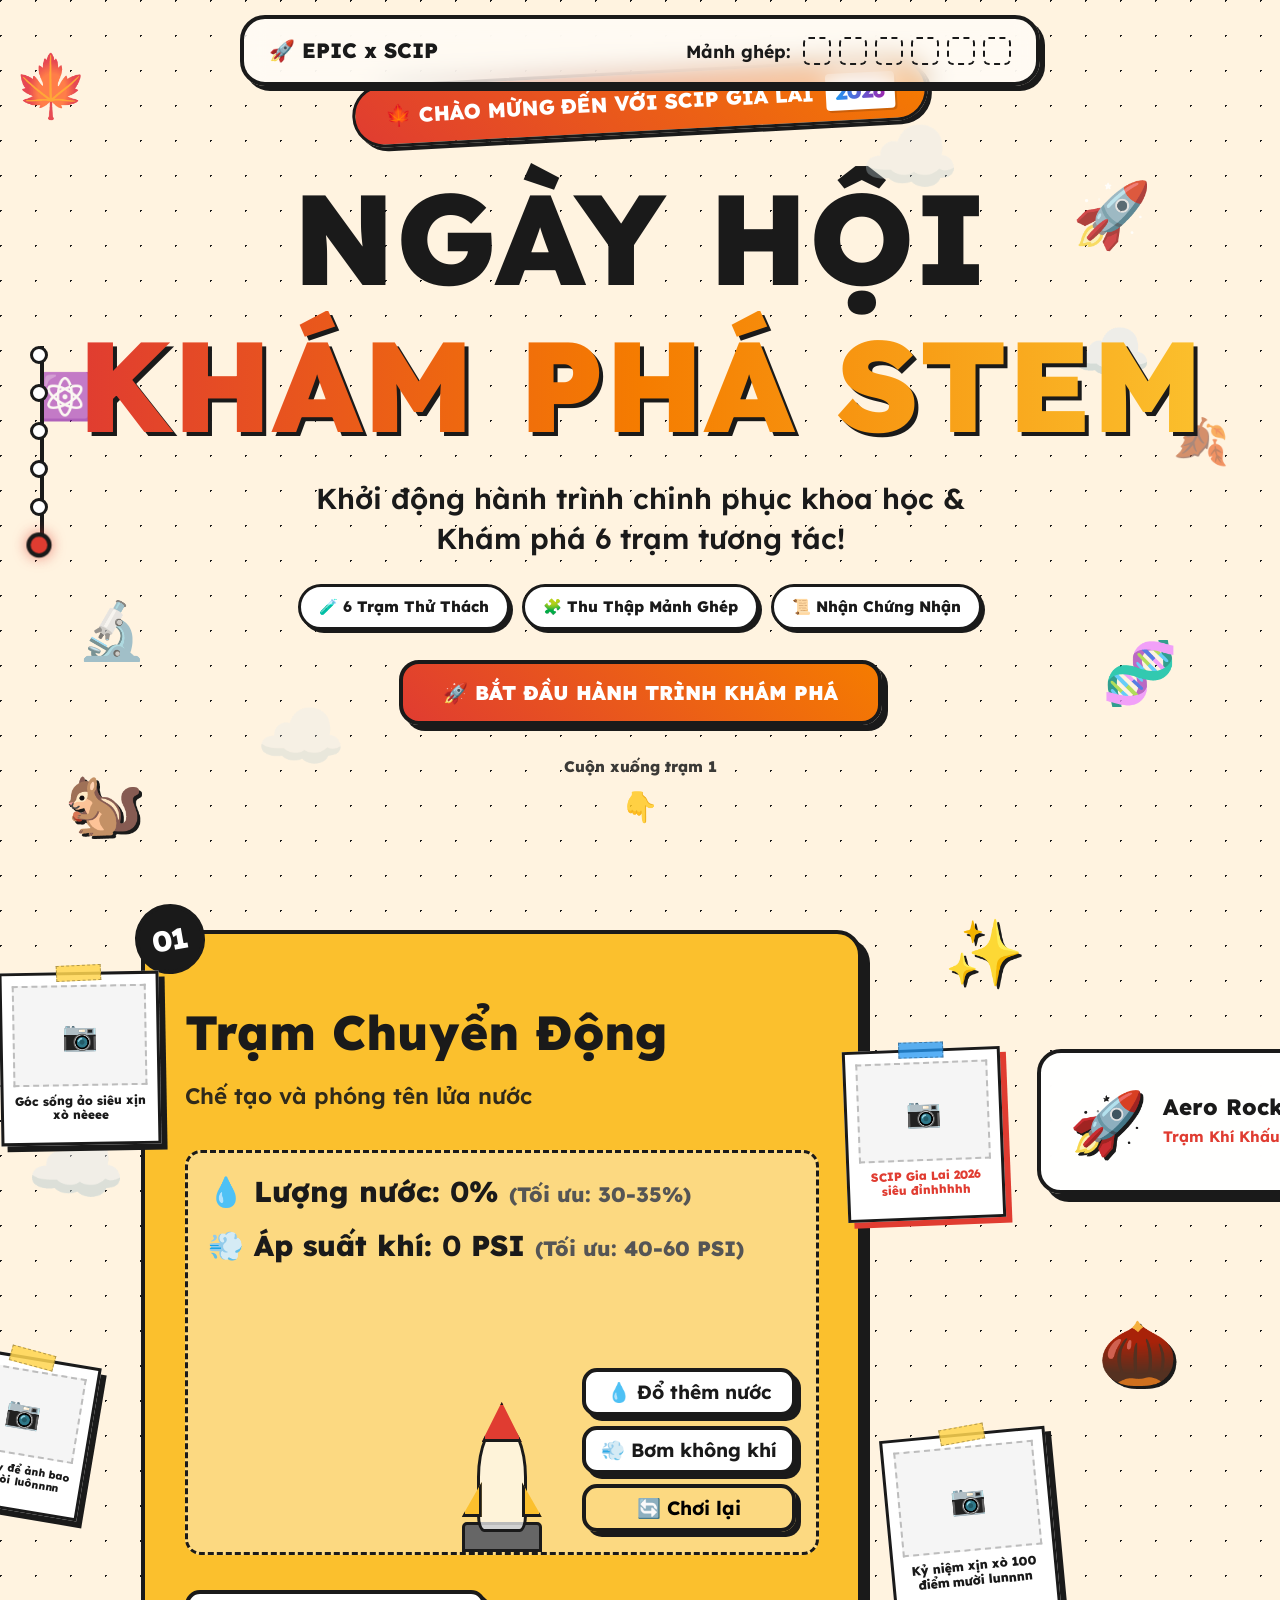
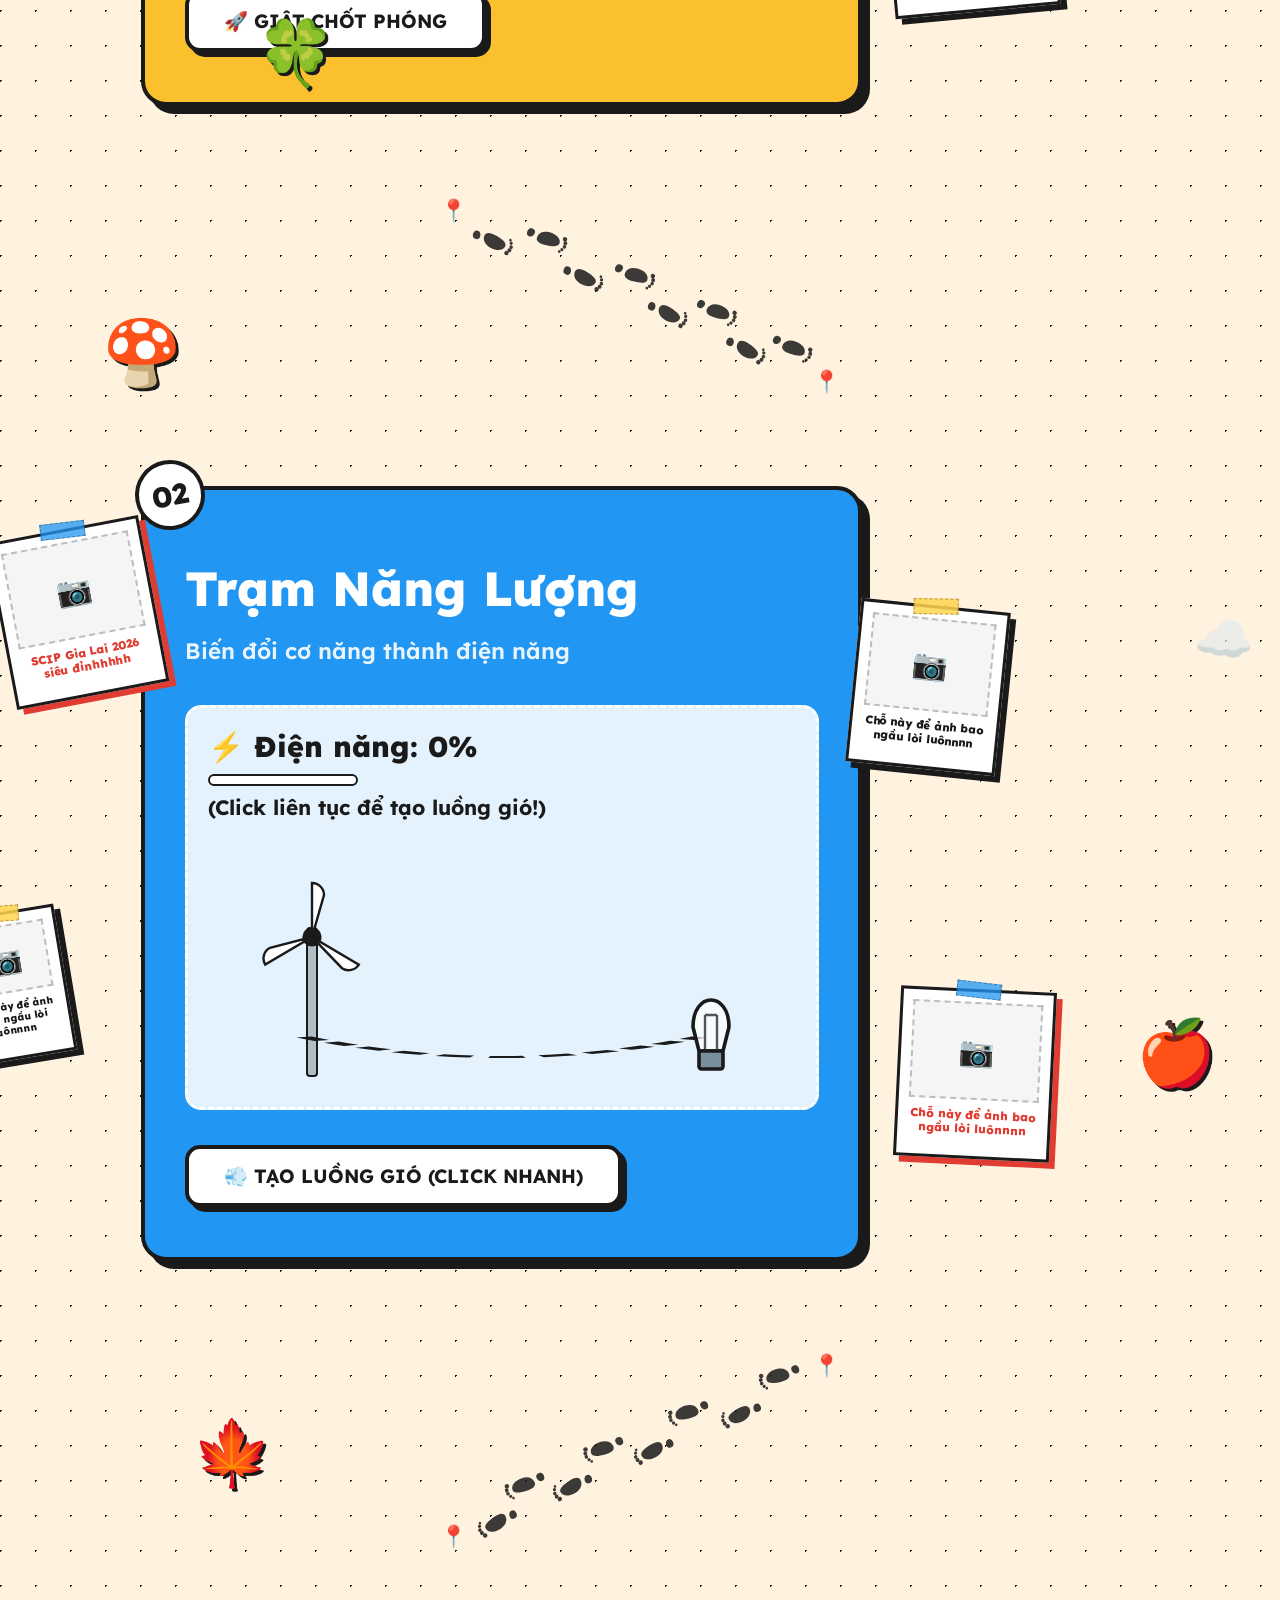
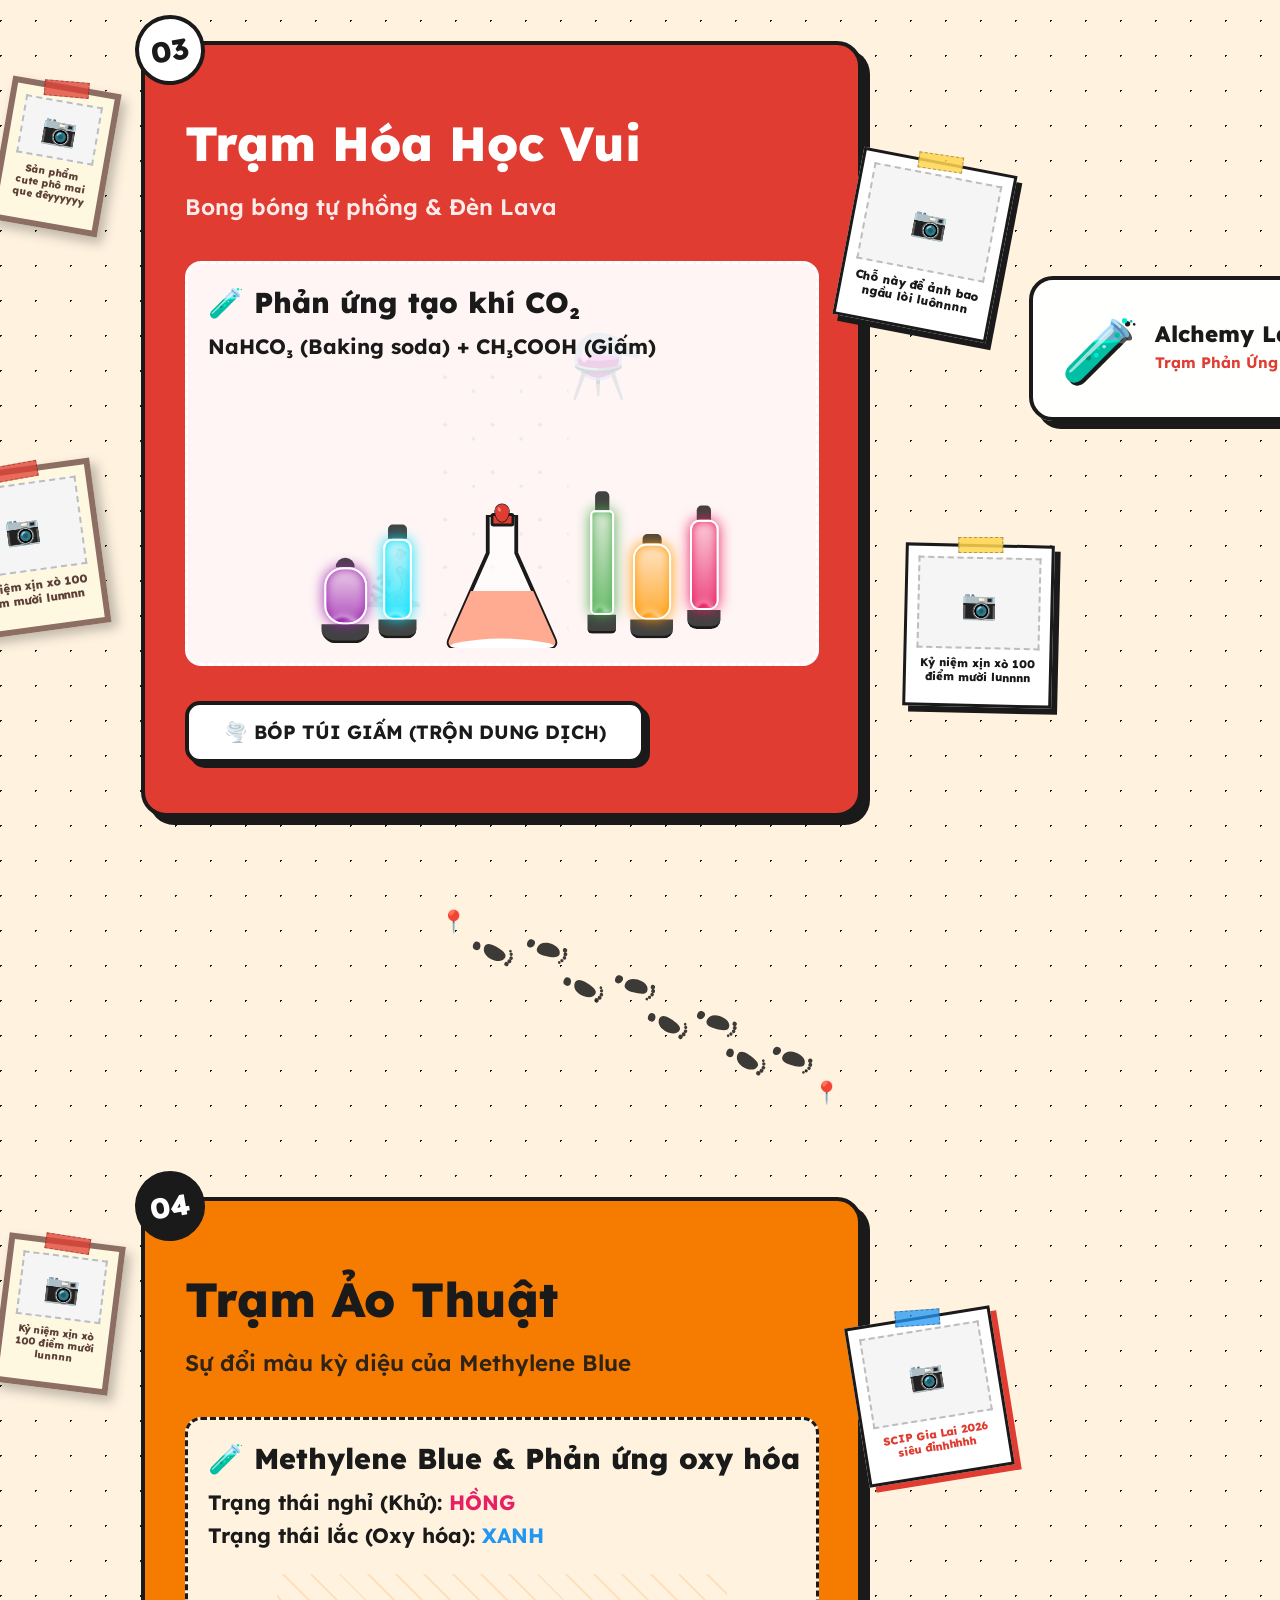
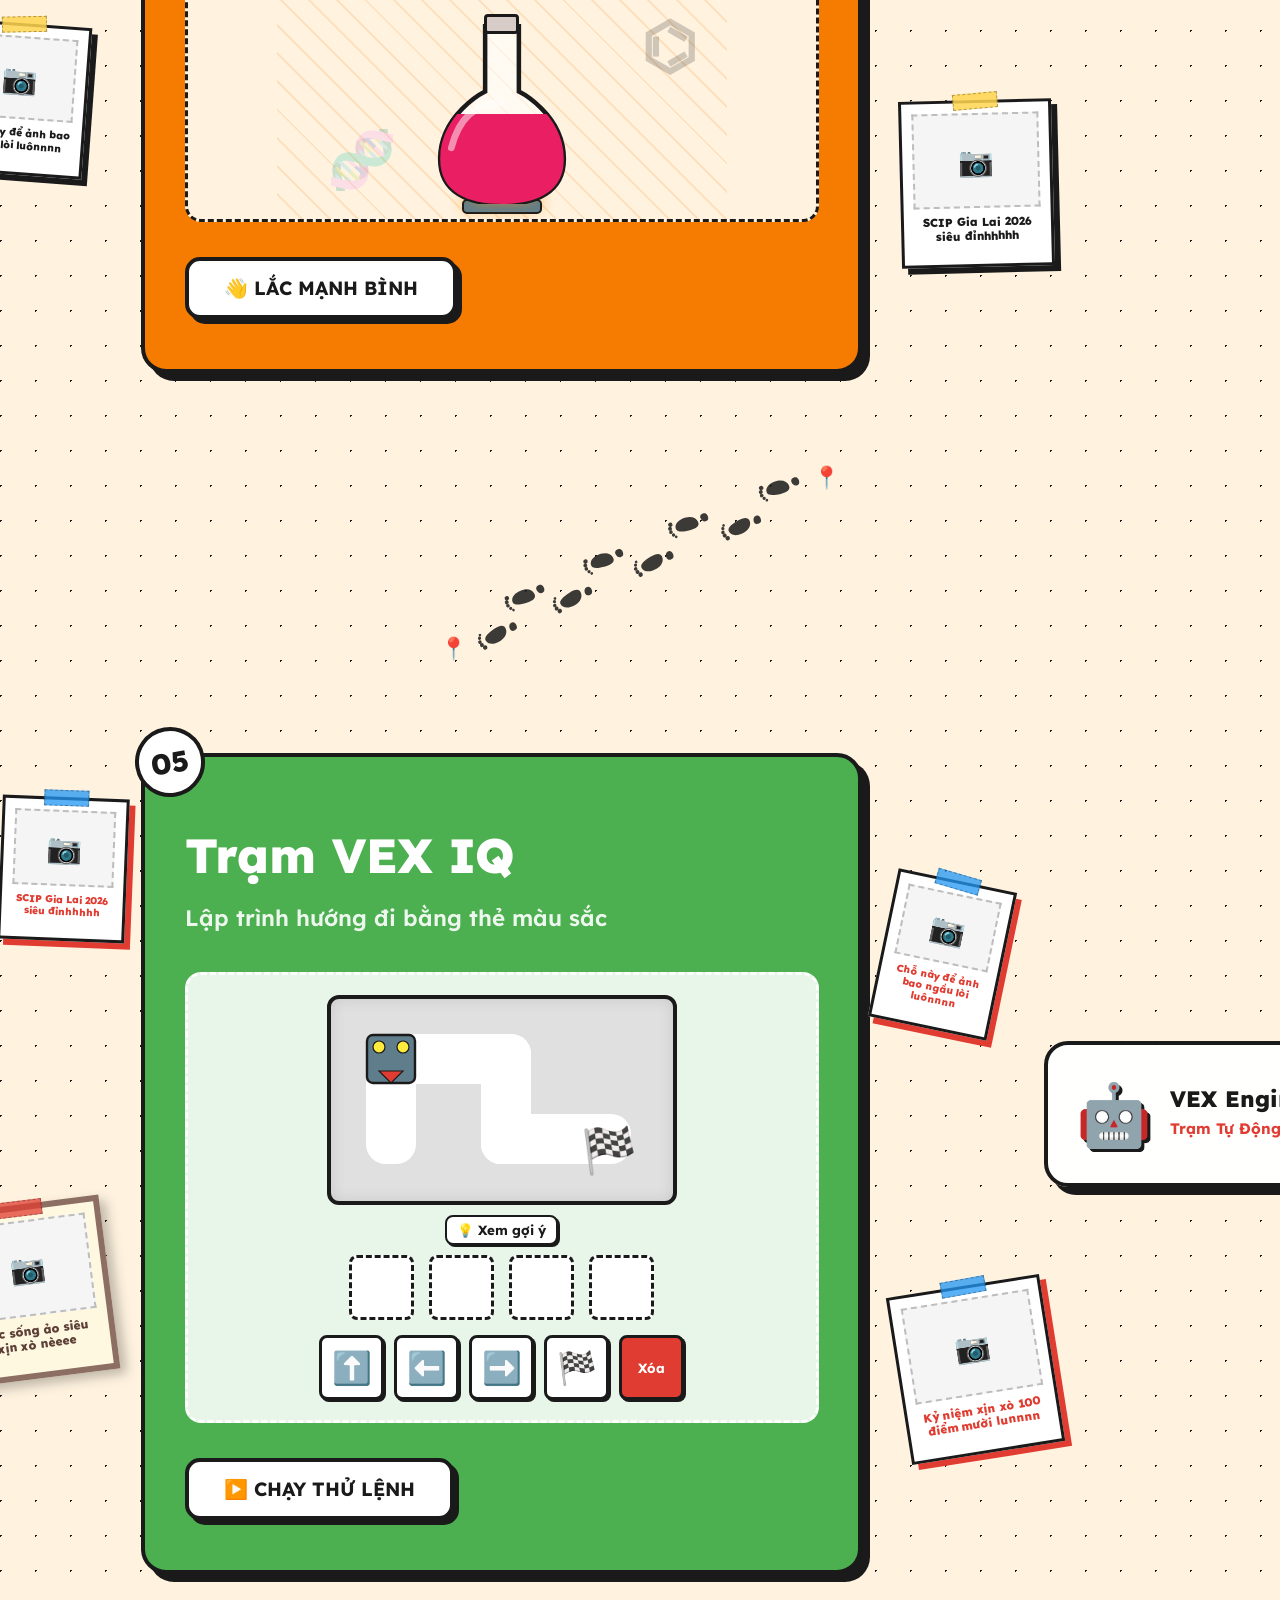
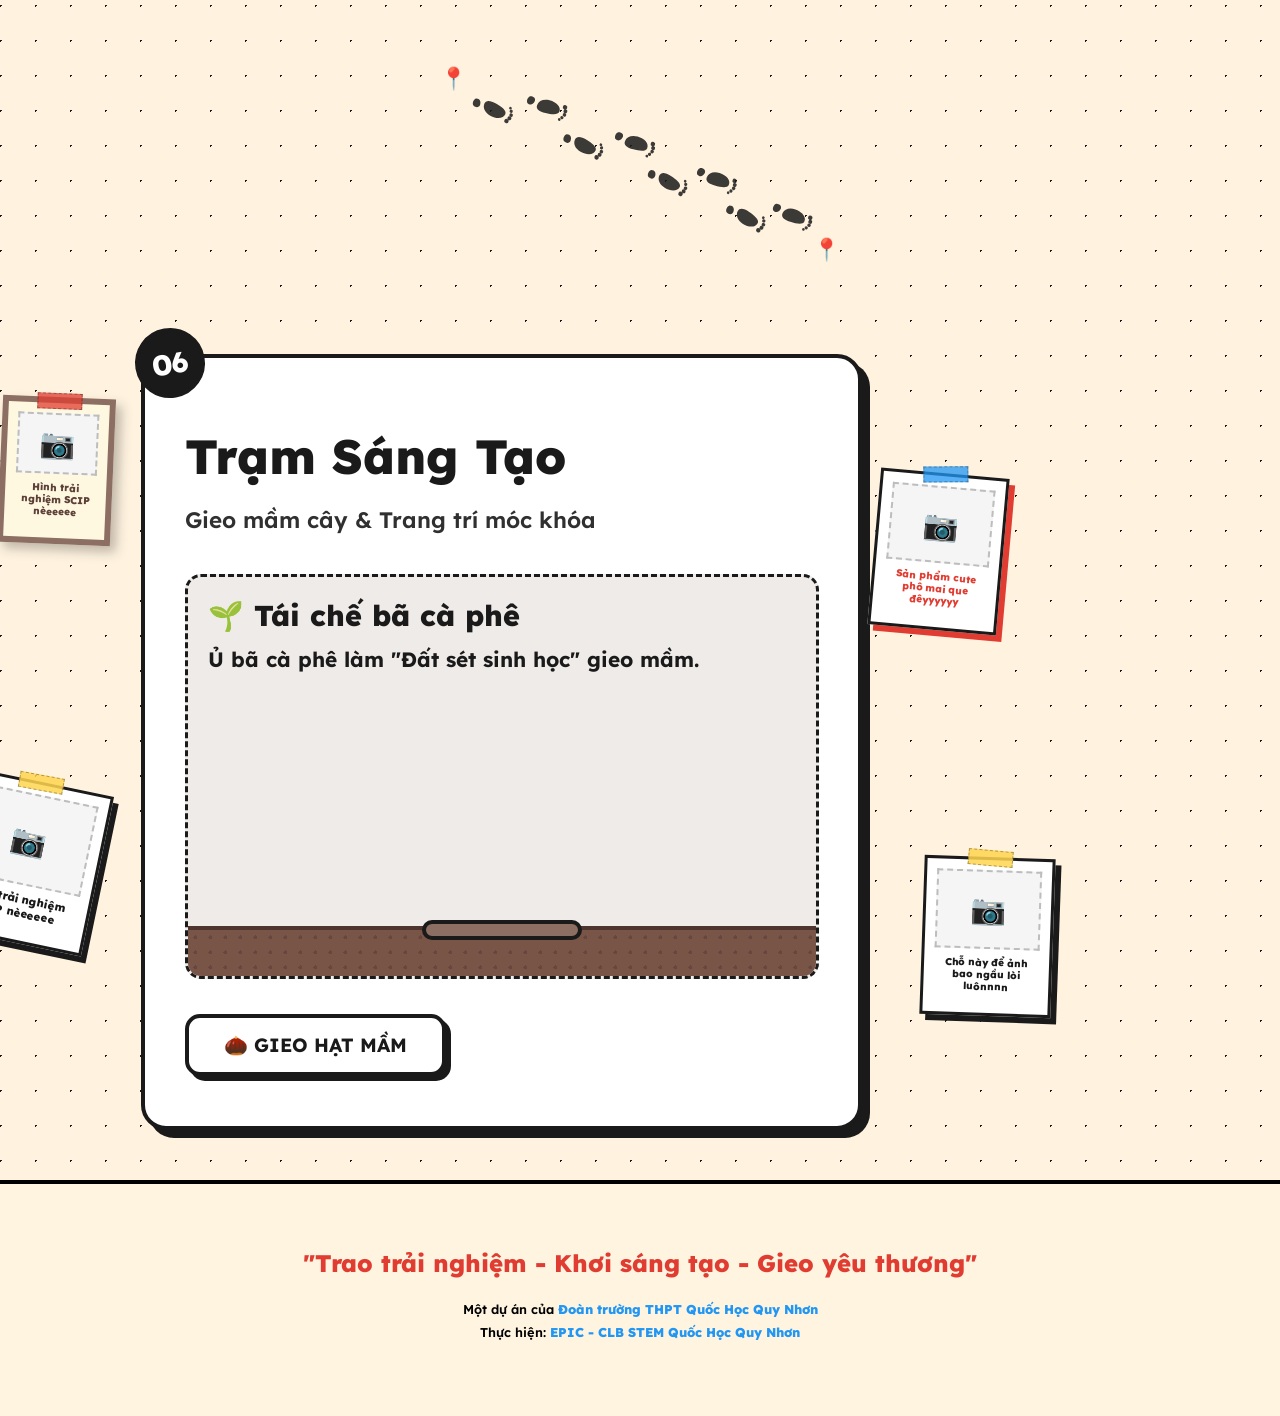
==== commit 7bf64a13: "Update" ====
--- a/index.html
+++ b/index.html
@@ -63,8 +63,6 @@
     <header class="hero" style="position: relative; overflow: hidden;">
         <!-- Đồ trang trí Mùa Thu & STEM lơ lửng xung quanh -->
         <div class="parallax-slow" style="position: absolute; top: 4%; left: 1%; font-size: 3.8rem; opacity: 0.75;">🍁</div>
-        <!-- Điểm neo vô hình: chỉ để tên lửa trạm 1 tính toạ độ bay tới, không hiển thị gì -->
-        <span id="hero-target-circle" style="position: absolute; top: 12%; left: 8%; width: 64px; height: 64px; pointer-events: none;"></span>
         <div class="parallax-fast" style="position: absolute; top: 18%; right: 10%; font-size: 4rem; opacity: 0.85;">🚀</div>
         <div class="parallax-bounce" style="position: absolute; bottom: 25%; left: 6%; font-size: 3.5rem; opacity: 0.75;">🔬</div>
         <div class="parallax-drift" style="position: absolute; bottom: 20%; right: 8%; font-size: 3.8rem; opacity: 0.8;">🧬</div>
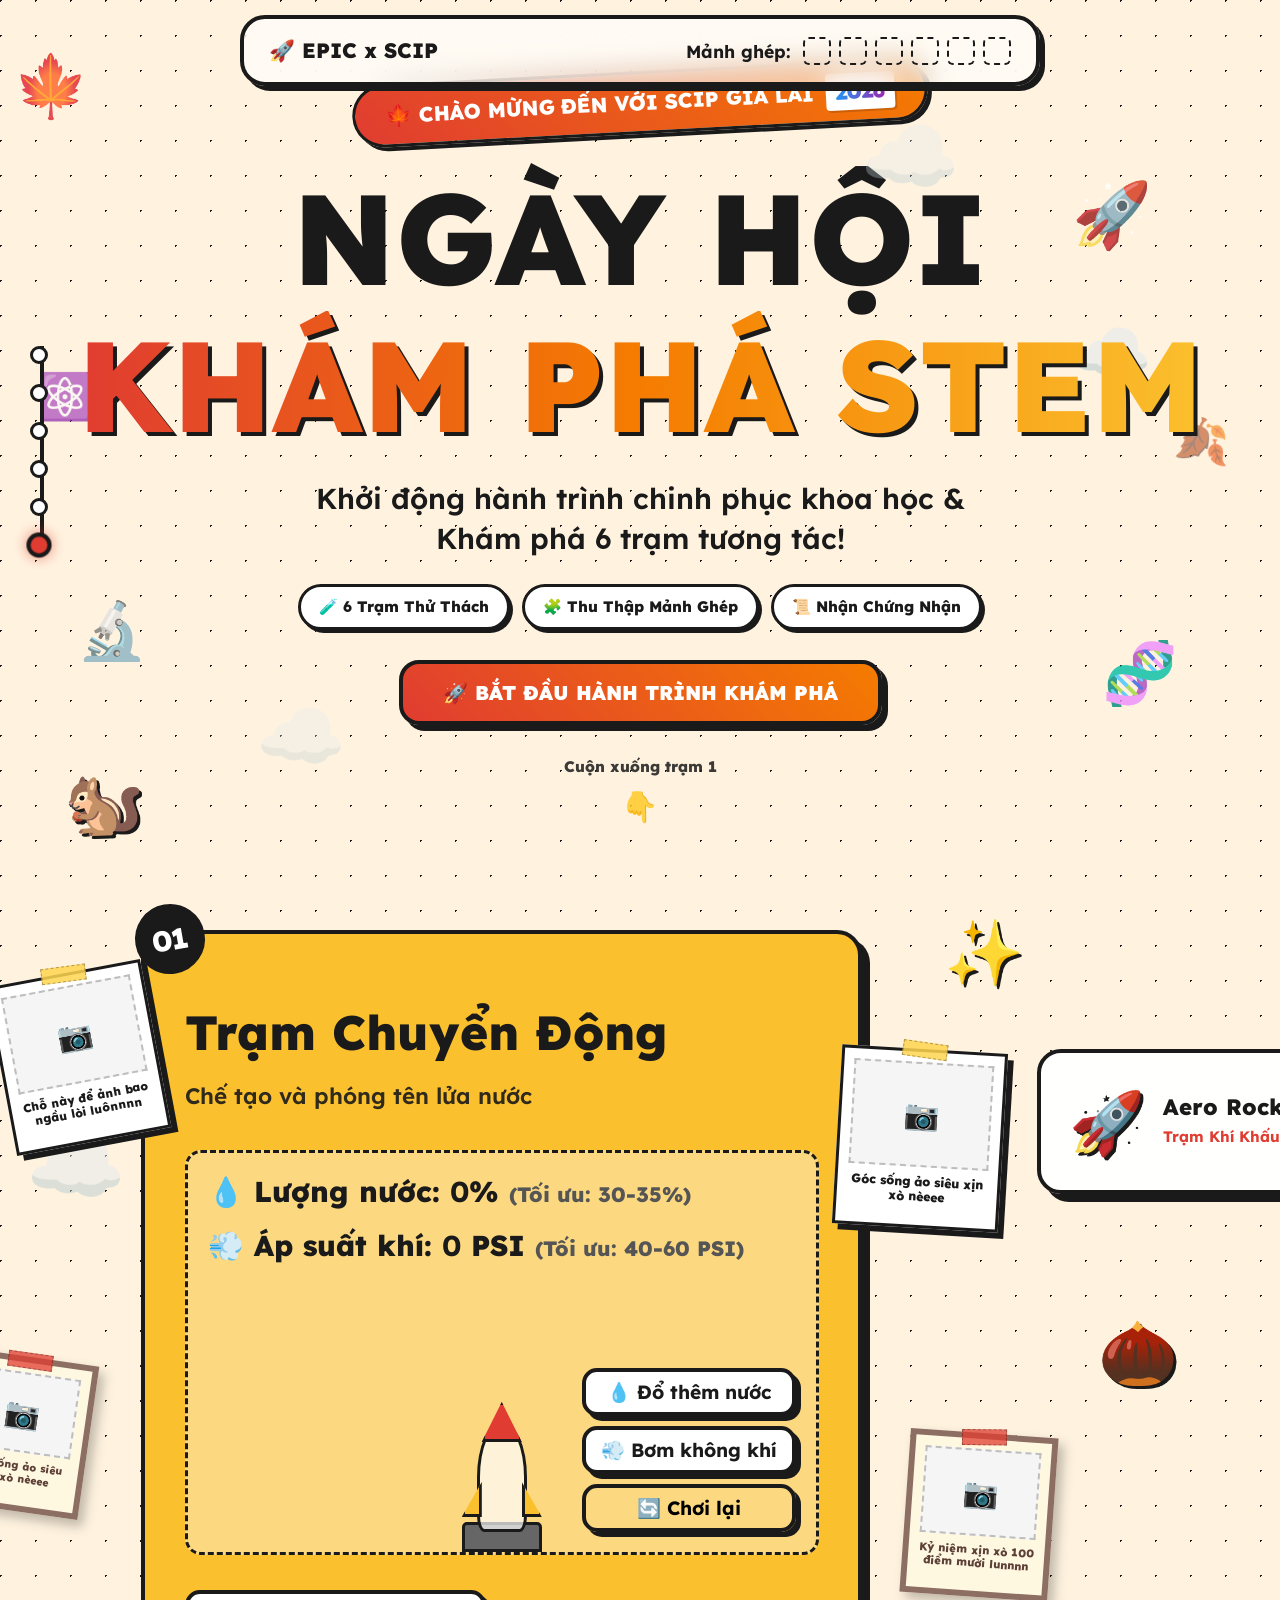
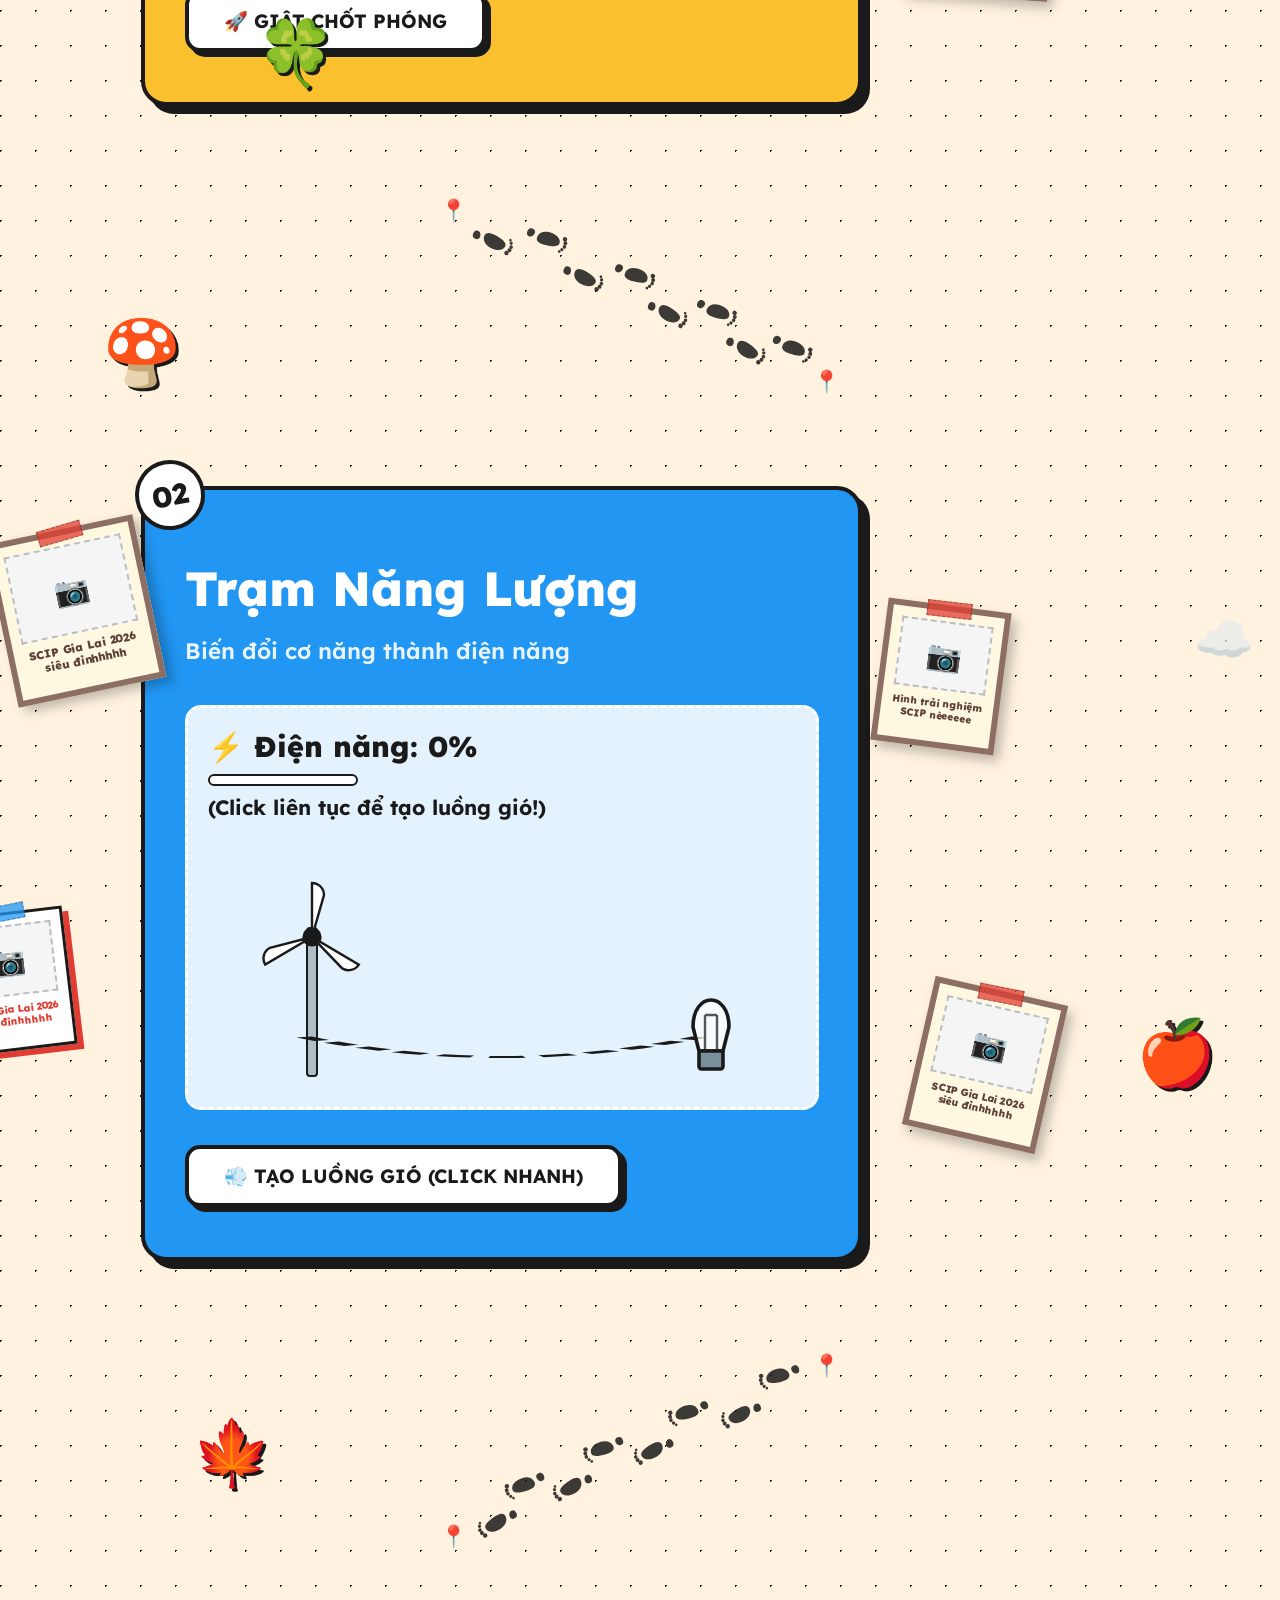
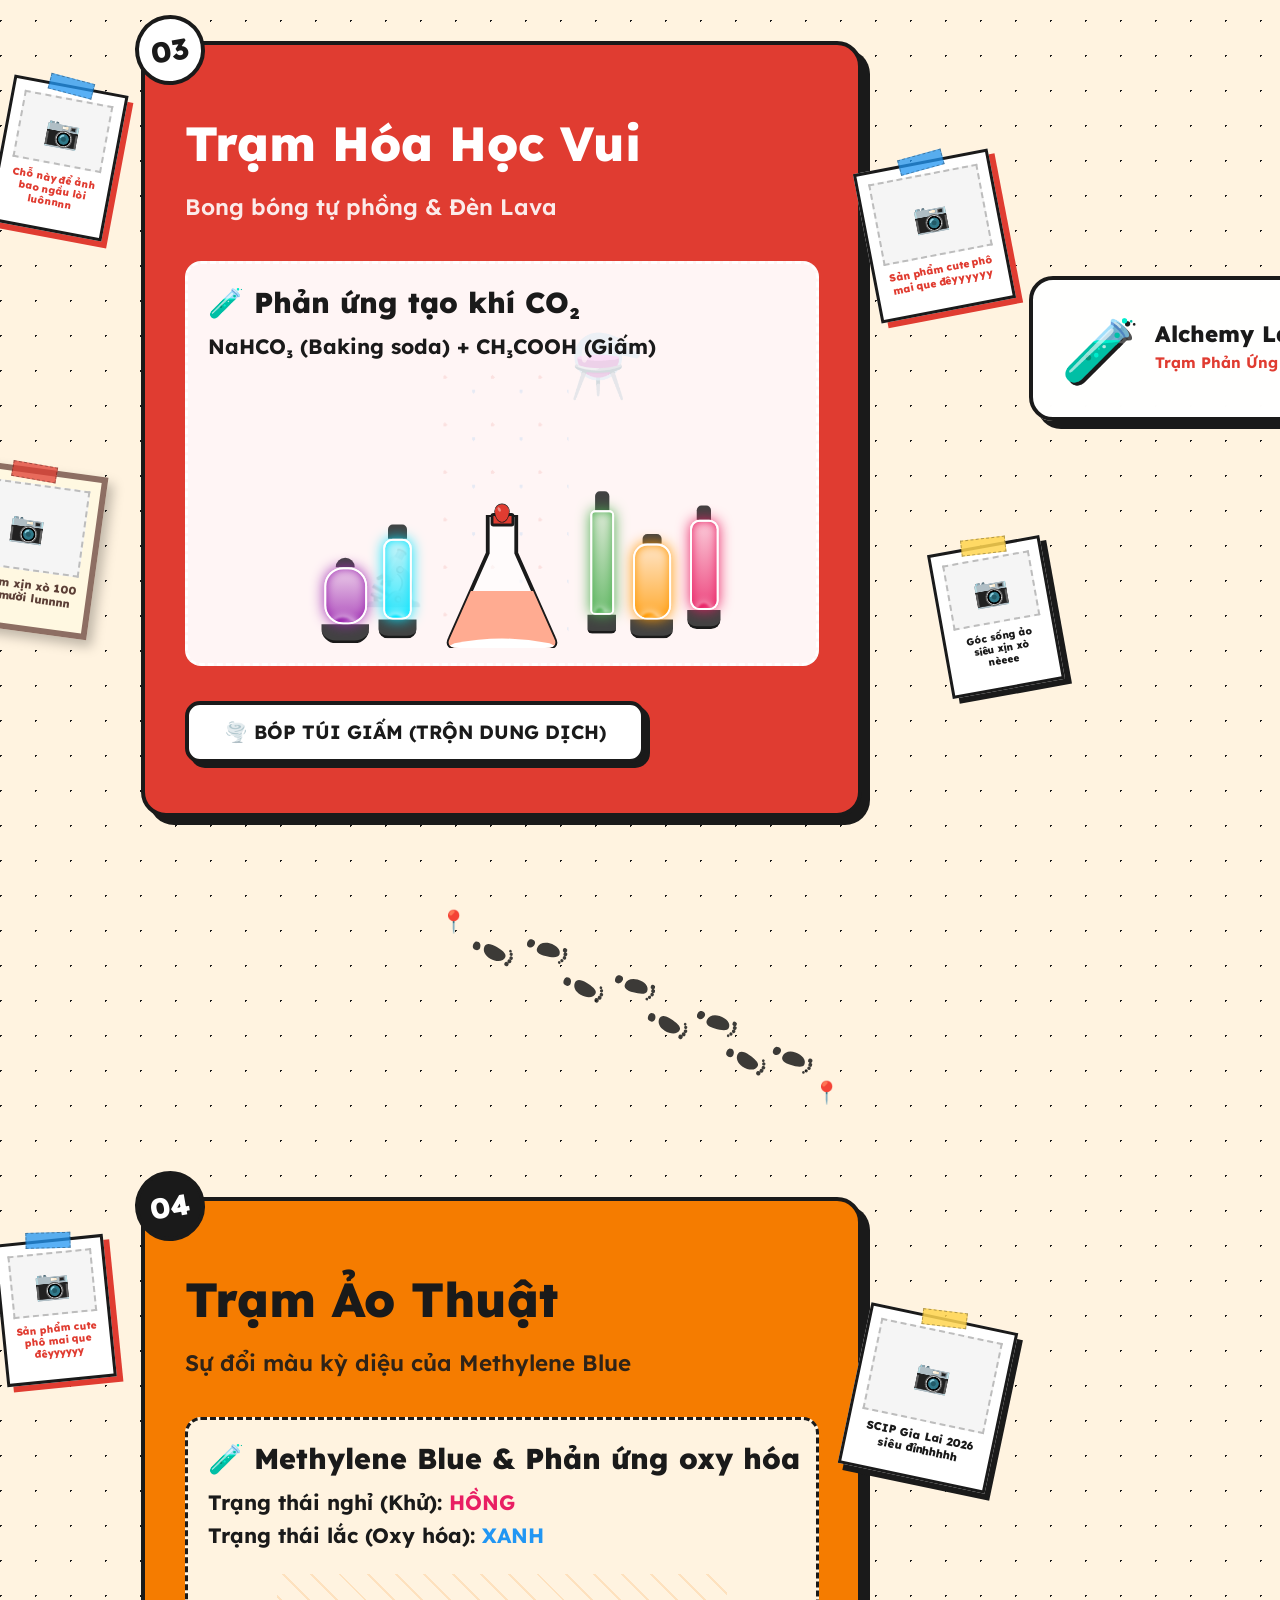
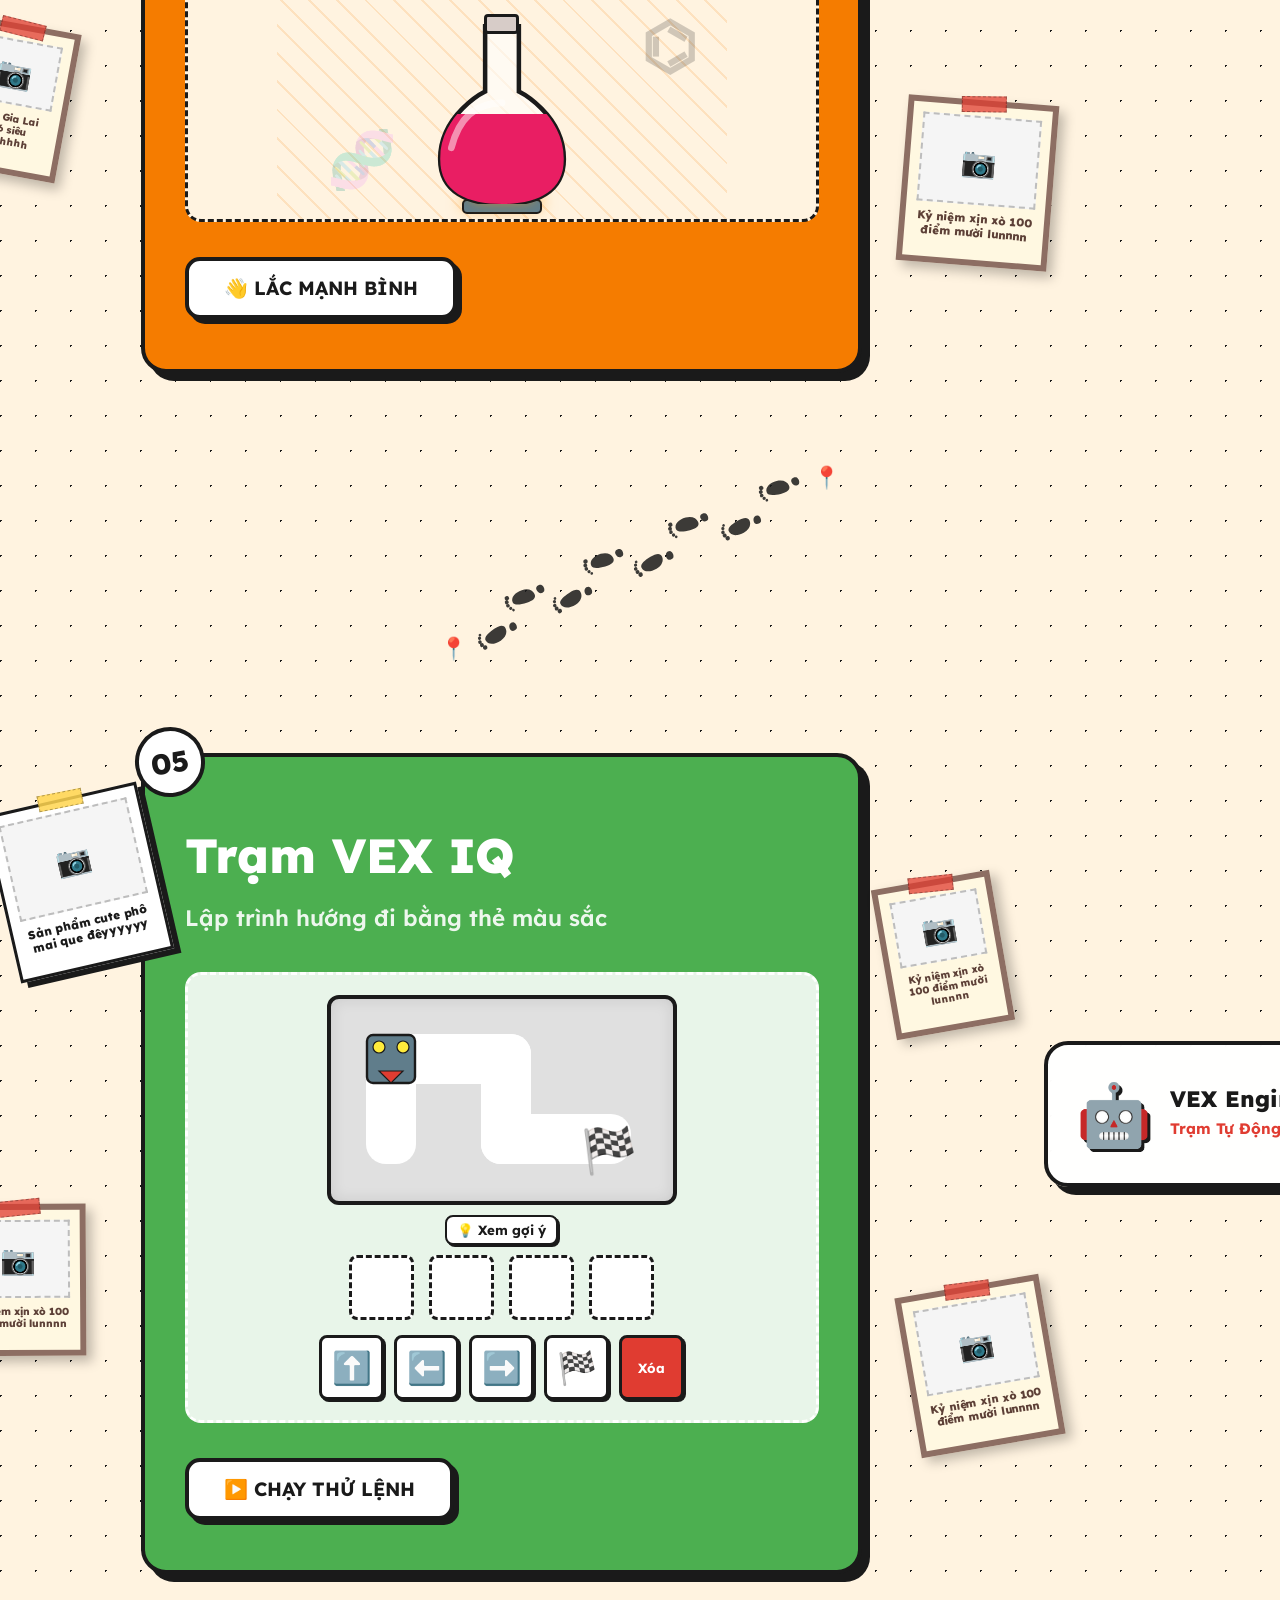
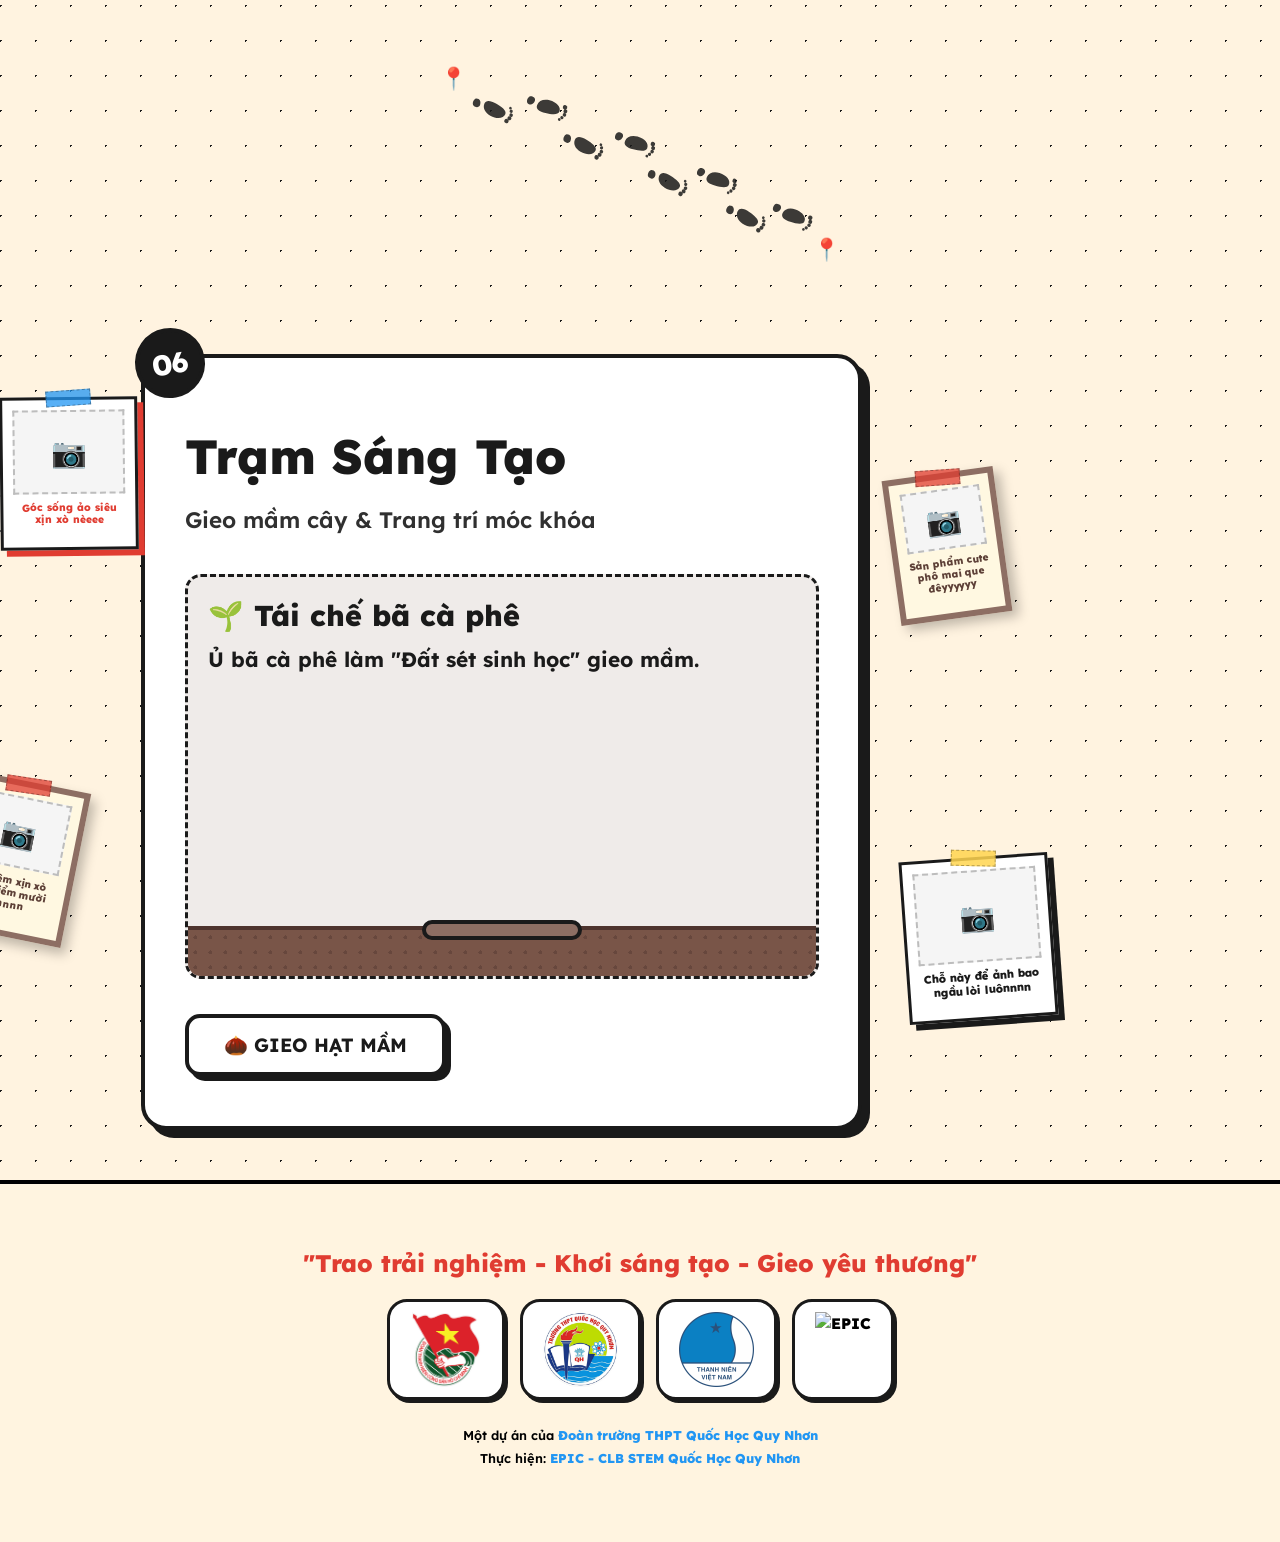
==== commit b2d16532: "Merge & restore: font Lexend wght@100..900, footer 4 badges, large modal close buttons, diagonal roc" ====
--- a/index.html
+++ b/index.html
@@ -9,7 +9,7 @@
     <!-- Google Fonts: Lexend -->
     <link rel="preconnect" href="https://fonts.googleapis.com">
     <link rel="preconnect" href="https://fonts.gstatic.com" crossorigin>
-    <link href="https://fonts.googleapis.com/css2?family=Lexend:wght@400;600;800&display=swap" rel="stylesheet">
+    <link href="https://fonts.googleapis.com/css2?family=Lexend:wght@100..900&display=swap" rel="stylesheet">
     
     <!-- CSS Chính -->
     <link rel="stylesheet" href="css/style.css">
@@ -225,6 +225,20 @@
     <!-- Footer -->
     <footer class="neo-footer">
         <h2 class="slogan">"Trao trải nghiệm - Khơi sáng tạo - Gieo yêu thương"</h2>
+        <div style="display: flex; justify-content: center; gap: 15px; margin-bottom: 25px; flex-wrap: wrap;">
+            <div class="feature-chip" style="padding: 10px 20px; display: flex; align-items: center; justify-content: center; border-radius: 20px;">
+                <img src="img/doantn.png" alt="Đoàn Thanh Niên" style="height: 75px; width: auto; object-fit: contain;">
+            </div>
+            <div class="feature-chip" style="padding: 10px 20px; display: flex; align-items: center; justify-content: center; border-radius: 20px;">
+                <img src="img/qh.png" alt="Quốc Học" style="height: 75px; width: auto; object-fit: contain;">
+            </div>
+            <div class="feature-chip" style="padding: 10px 20px; display: flex; align-items: center; justify-content: center; border-radius: 20px;">
+                <img src="img/hlhtnvn.png" alt="Hội LHTN VN" style="height: 75px; width: auto; object-fit: contain;">
+            </div>
+            <div class="feature-chip" style="padding: 10px 20px; display: flex; align-items: center; justify-content: center; border-radius: 20px;">
+                <img src="img/epic.png" alt="EPIC" style="height: 75px; width: auto; object-fit: contain;">
+            </div>
+        </div>
         <p style="margin-bottom: 2px;">Một dự án của <a href="https://www.facebook.com/DoantruongQuocHocQN" target="_blank">Đoàn trường THPT Quốc Học Quy Nhơn</a></p>
         <p style="margin-top: 2px;">Thực hiện: <a href="https://www.facebook.com/makeitepic.qhqn" target="_blank">EPIC - CLB STEM Quốc Học Quy Nhơn</a></p>
     </footer>
@@ -233,7 +247,7 @@
     <!-- Modal Nhập tên (hiện trước khi xem chứng nhận) -->
     <div id="name-input-modal" class="modal hidden">
         <div class="modal-content" style="position: relative;">
-            <span class="close-modal-btn" onclick="document.getElementById('name-input-modal').classList.add('hidden')" style="position: absolute; top: 10px; right: 20px; font-size: 2rem; font-weight: bold; cursor: pointer; color: var(--border-color);">&times;</span>
+            <span class="close-modal-btn" onclick="document.getElementById('name-input-modal').classList.add('hidden')" style="position: absolute; top: 10px; right: 20px; font-size: 4rem; font-weight: bold; cursor: pointer; color: var(--border-color);">&times;</span>
             <h2 style="font-size: 2.5rem; color: var(--red); margin-bottom: 20px;">🎉 CHÚC MỪNG! 🎉</h2>
             <p style="font-size: 1.2rem; margin-bottom: 30px; color: var(--white);">Bạn đã hoàn thành xuất sắc 6 trạm thử thách Khoa học!<br>Nhập họ tên để nhận chứng nhận của bạn nhé.</p>
 
@@ -256,7 +270,7 @@
     <!-- Modal Chứng nhận -->
     <div id="cert-modal" class="modal hidden">
         <div class="modal-content" style="position: relative;">
-            <span class="close-modal-btn" onclick="document.getElementById('cert-modal').classList.add('hidden')" style="position: absolute; top: 10px; right: 20px; font-size: 2rem; font-weight: bold; cursor: pointer; color: var(--border-color);">&times;</span>
+            <span class="close-modal-btn" onclick="document.getElementById('cert-modal').classList.add('hidden')" style="position: absolute; top: 10px; right: 20px; font-size: 4rem; font-weight: bold; cursor: pointer; color: var(--border-color);">&times;</span>
             <h2 style="font-size: 2.5rem; color: var(--red); margin-bottom: 20px;">🎉 CHÚC MỪNG! 🎉</h2>
             <p style="font-size: 1.2rem; margin-bottom: 30px; color: var(--white);">Bạn đã hoàn thành xuất sắc 6 trạm thử thách Khoa học!</p>
             
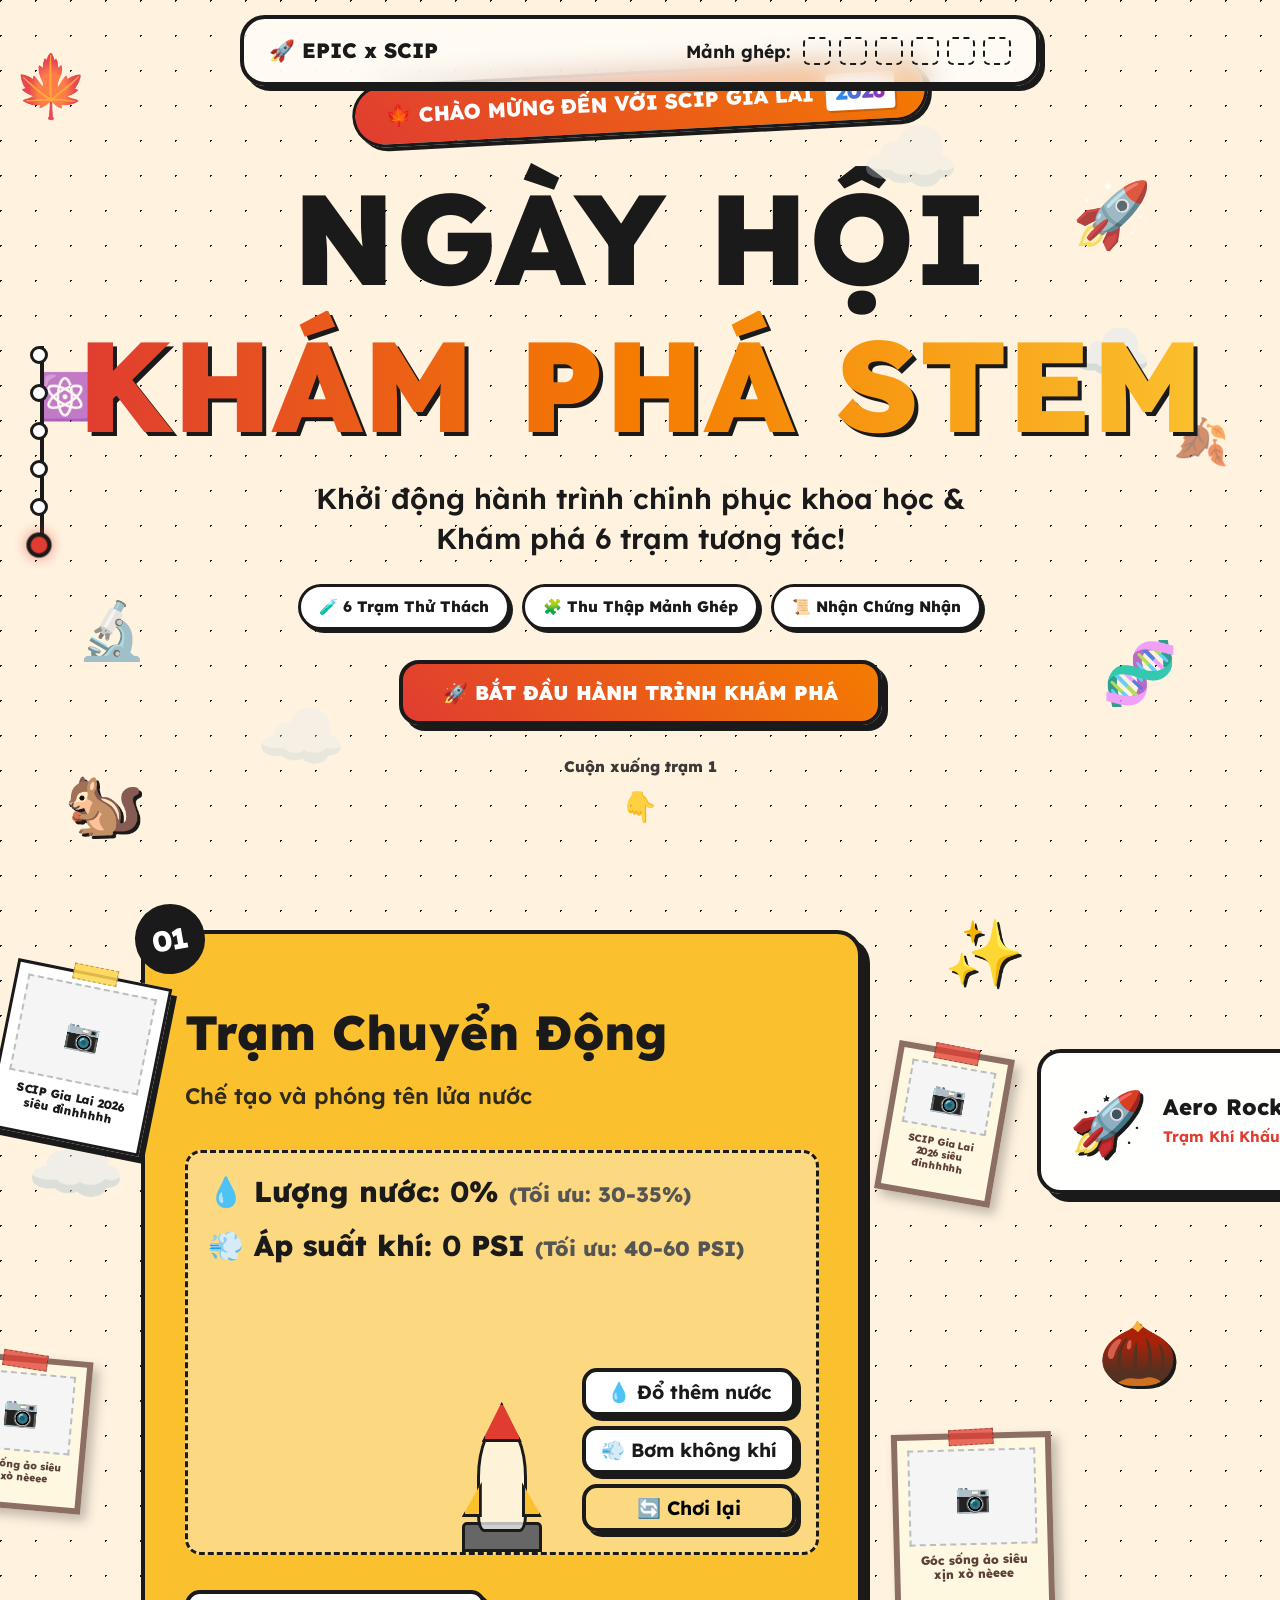
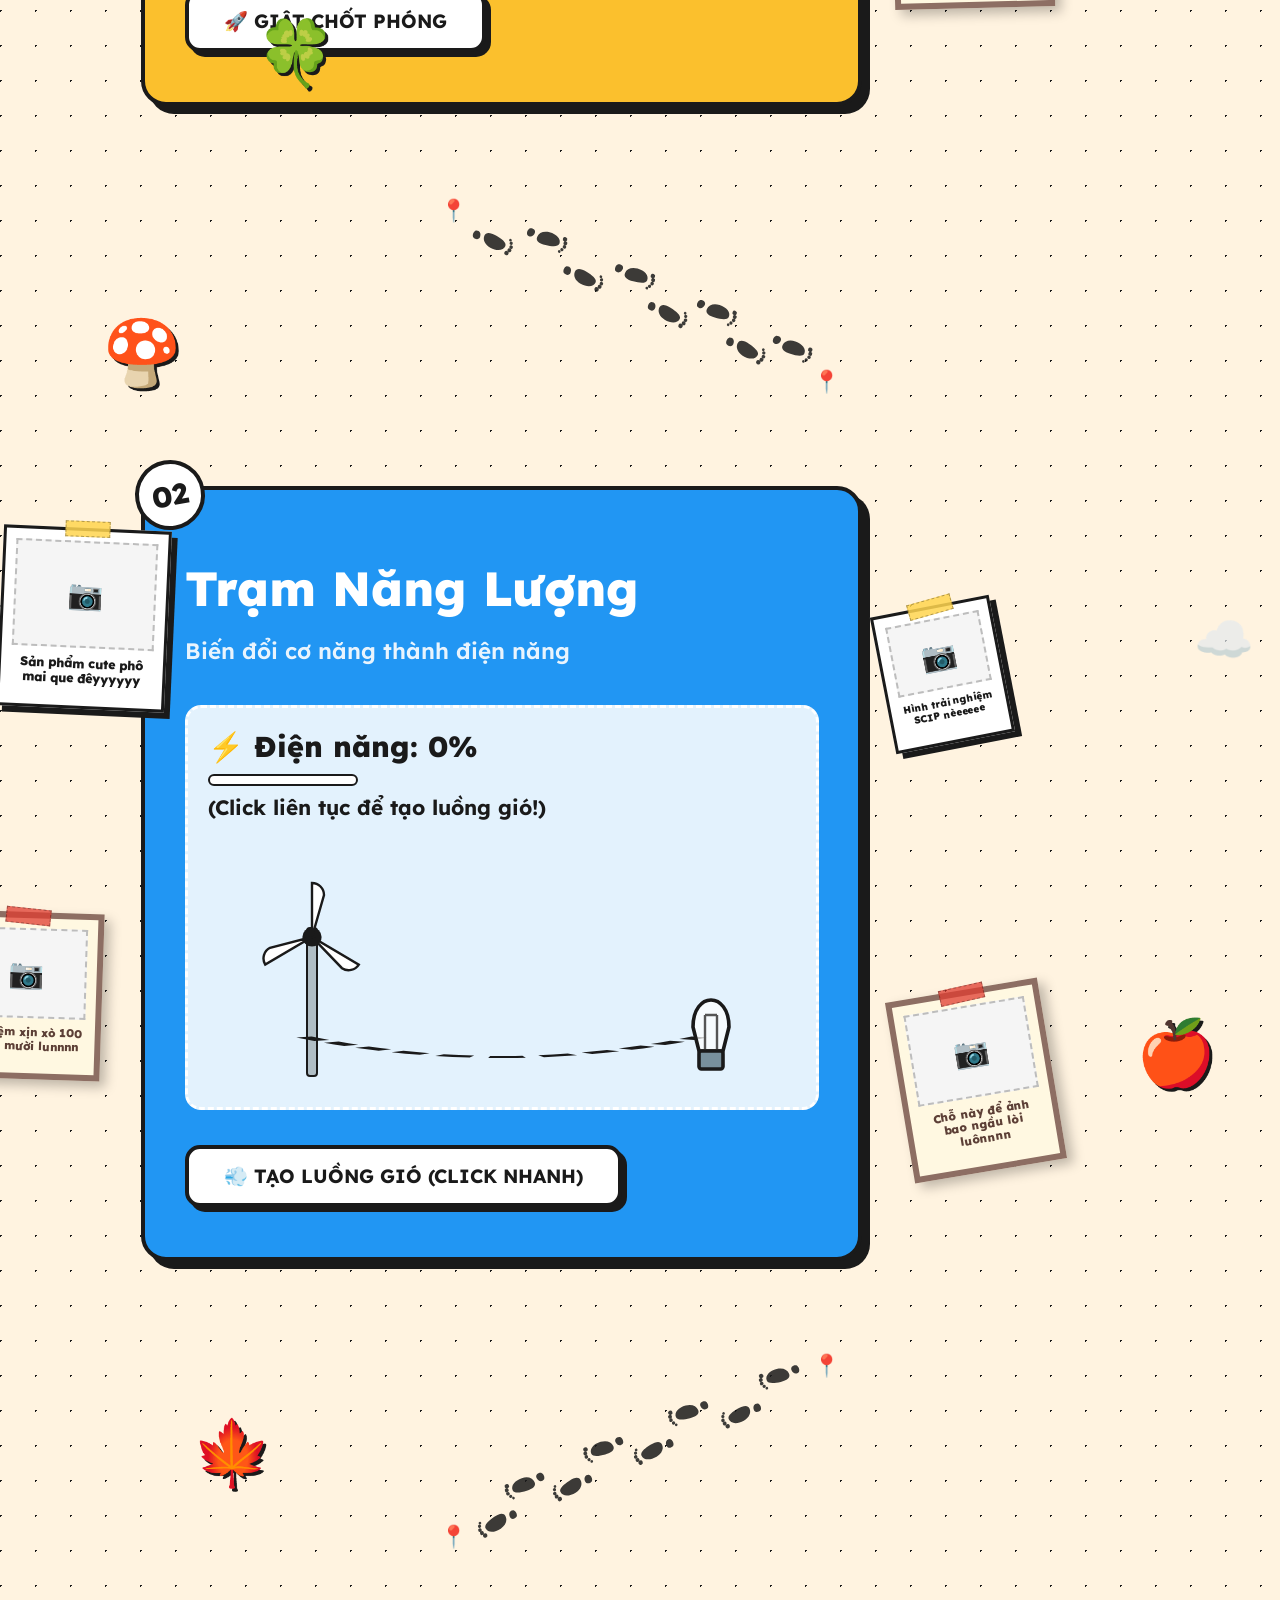
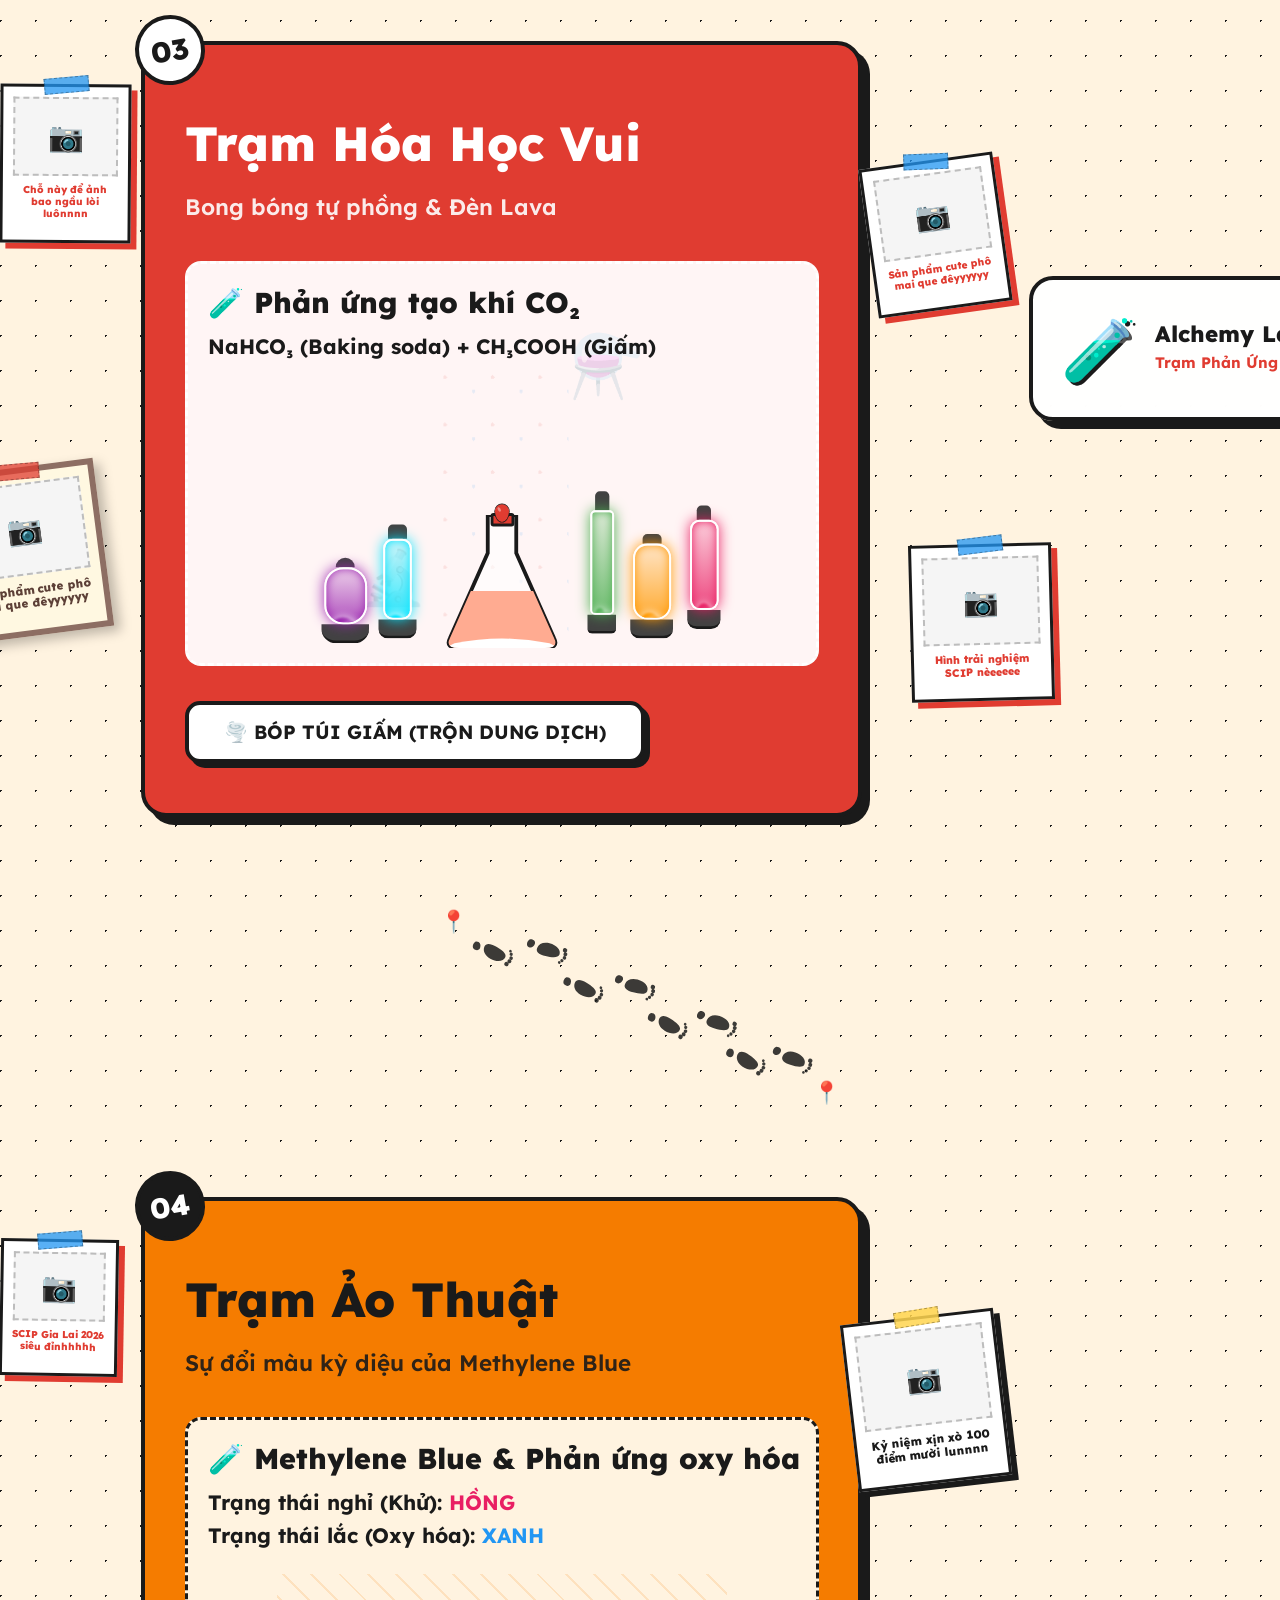
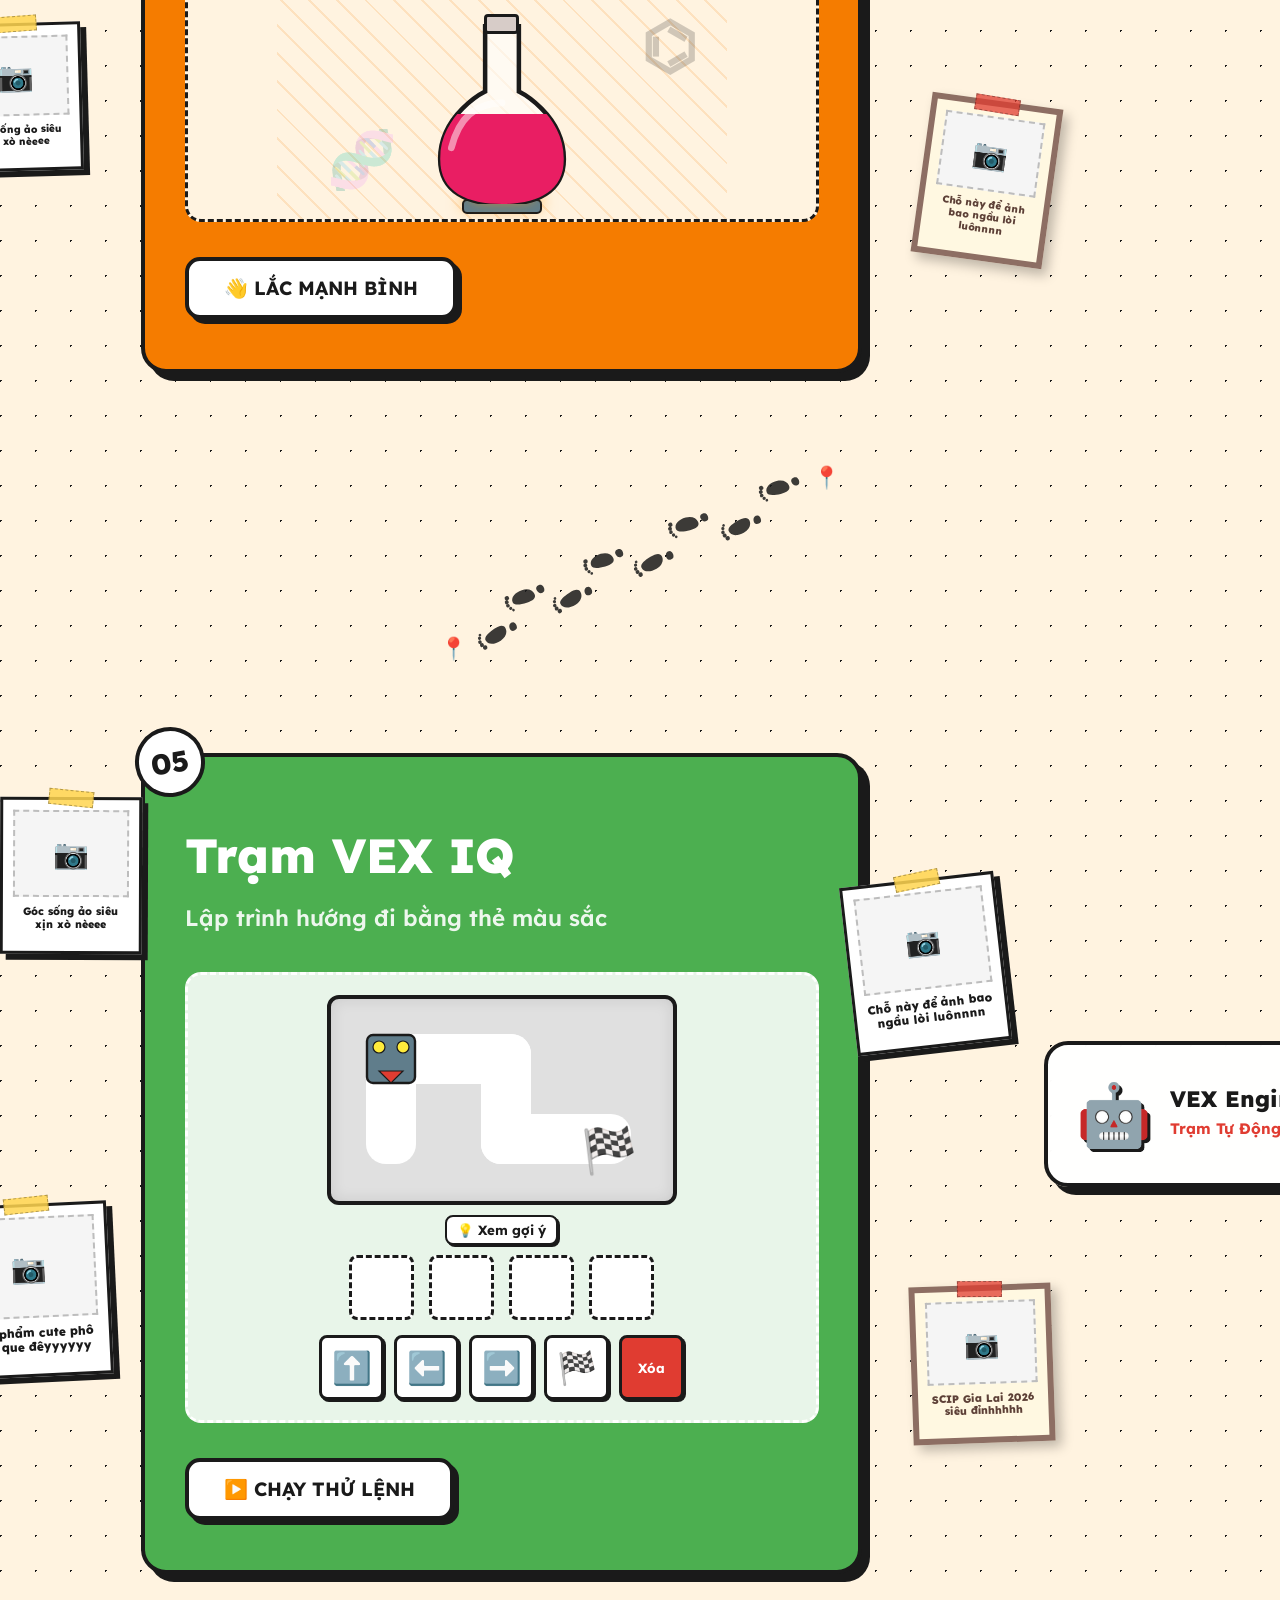
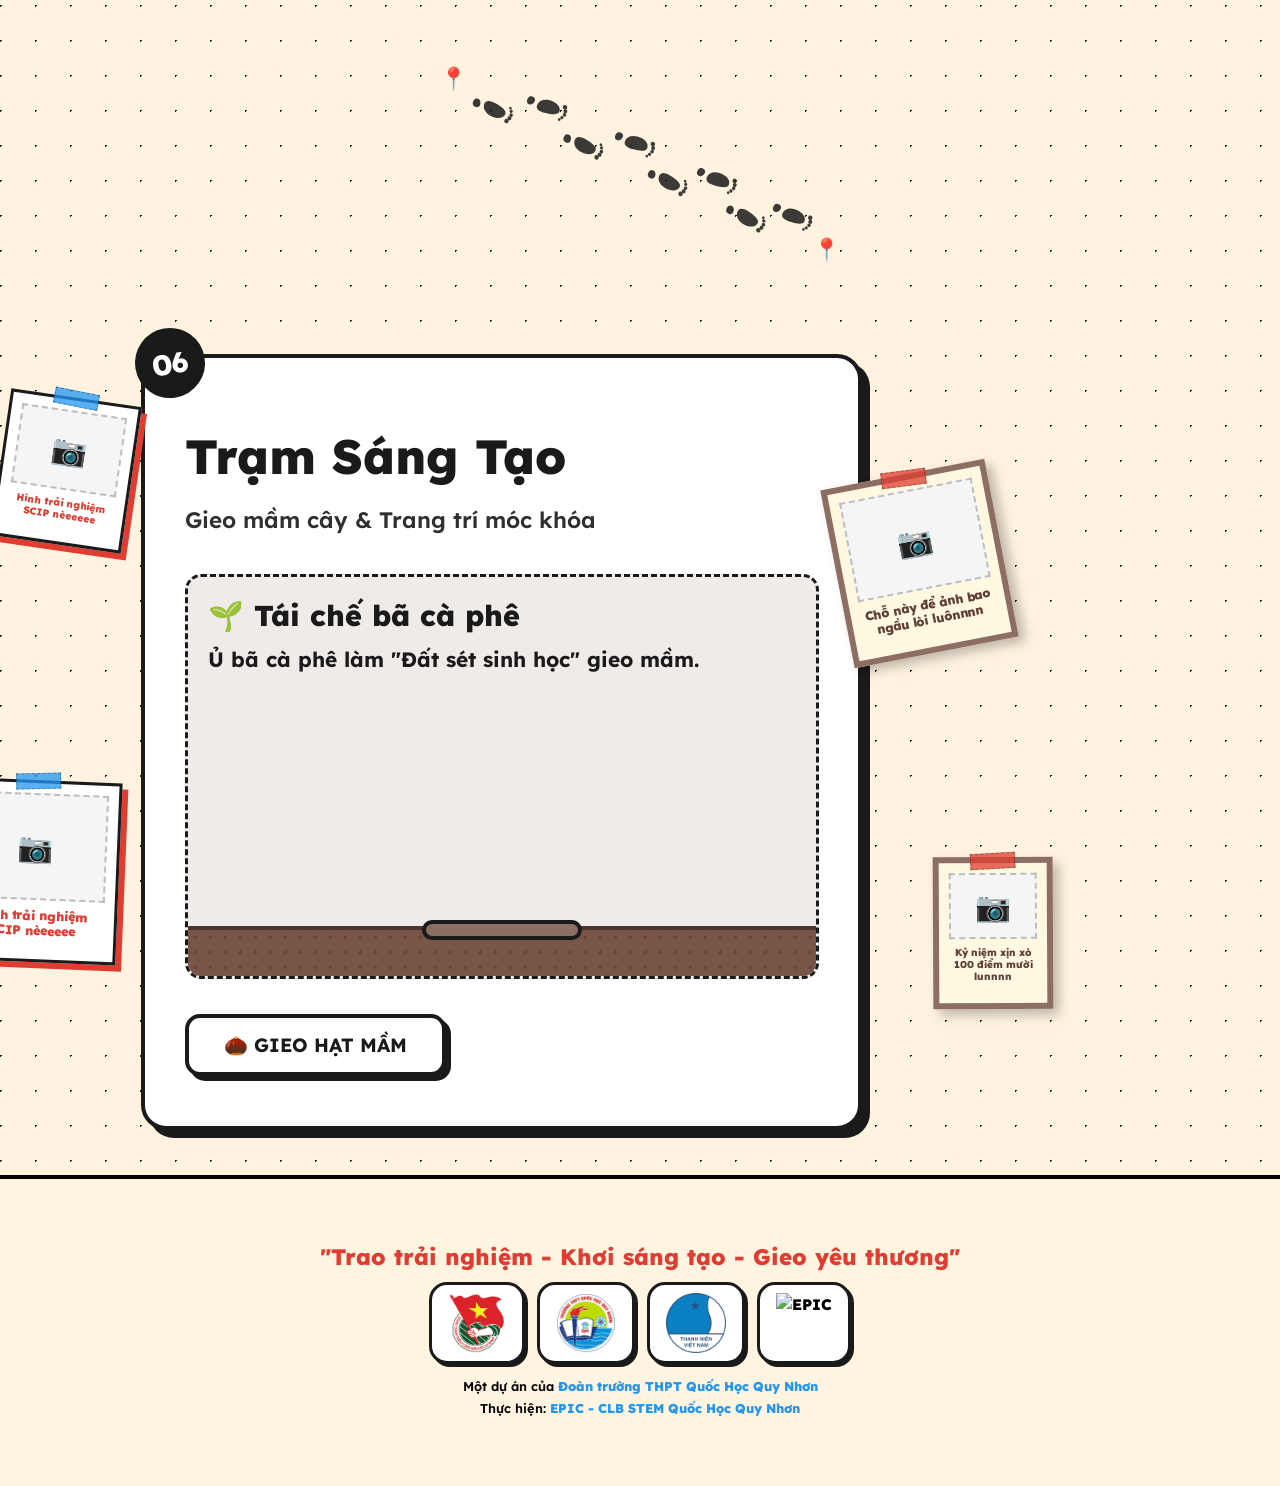
==== commit d57ac713: "Update: increase S2 difficulty (6%), adjust reaction times (S3 x2, S4 x1.5), custom hover colors for" ====
--- a/index.html
+++ b/index.html
@@ -225,18 +225,18 @@
     <!-- Footer -->
     <footer class="neo-footer">
         <h2 class="slogan">"Trao trải nghiệm - Khơi sáng tạo - Gieo yêu thương"</h2>
-        <div style="display: flex; justify-content: center; gap: 15px; margin-bottom: 25px; flex-wrap: wrap;">
-            <div class="feature-chip" style="padding: 10px 20px; display: flex; align-items: center; justify-content: center; border-radius: 20px;">
-                <img src="img/doantn.png" alt="Đoàn Thanh Niên" style="height: 75px; width: auto; object-fit: contain;">
-            </div>
-            <div class="feature-chip" style="padding: 10px 20px; display: flex; align-items: center; justify-content: center; border-radius: 20px;">
-                <img src="img/qh.png" alt="Quốc Học" style="height: 75px; width: auto; object-fit: contain;">
-            </div>
-            <div class="feature-chip" style="padding: 10px 20px; display: flex; align-items: center; justify-content: center; border-radius: 20px;">
-                <img src="img/hlhtnvn.png" alt="Hội LHTN VN" style="height: 75px; width: auto; object-fit: contain;">
-            </div>
-            <div class="feature-chip" style="padding: 10px 20px; display: flex; align-items: center; justify-content: center; border-radius: 20px;">
-                <img src="img/epic.png" alt="EPIC" style="height: 75px; width: auto; object-fit: contain;">
+        <div style="display: flex; justify-content: center; gap: 12px; margin-bottom: 12px; flex-wrap: wrap;">
+            <div class="feature-chip badge-doantn" style="padding: 8px 16px; display: flex; align-items: center; justify-content: center; border-radius: 18px;">
+                <img src="img/doantn.png" alt="Đoàn Thanh Niên" style="height: 60px; width: auto; object-fit: contain;">
+            </div>
+            <div class="feature-chip badge-qh" style="padding: 8px 16px; display: flex; align-items: center; justify-content: center; border-radius: 18px;">
+                <img src="img/qh.png" alt="Quốc Học" style="height: 60px; width: auto; object-fit: contain;">
+            </div>
+            <div class="feature-chip badge-hlhtnvn" style="padding: 8px 16px; display: flex; align-items: center; justify-content: center; border-radius: 18px;">
+                <img src="img/hlhtnvn.png" alt="Hội LHTN VN" style="height: 60px; width: auto; object-fit: contain;">
+            </div>
+            <div class="feature-chip badge-epic" style="padding: 8px 16px; display: flex; align-items: center; justify-content: center; border-radius: 18px;">
+                <img src="img/epic.png" alt="EPIC" style="height: 60px; width: auto; object-fit: contain;">
             </div>
         </div>
         <p style="margin-bottom: 2px;">Một dự án của <a href="https://www.facebook.com/DoantruongQuocHocQN" target="_blank">Đoàn trường THPT Quốc Học Quy Nhơn</a></p>
--- a/css/style.css
+++ b/css/style.css
@@ -497,25 +497,53 @@
 ========================================= */
 footer {
     text-align: center;
-    padding: 15px 20px 15px;
-    margin-top: 20px;
+    padding: 12px 15px 10px;
+    margin-top: 15px;
     background: var(--white);
     border-top: 4px dashed var(--border-color);
-    scroll-snap-align: end;
 }
 
 .slogan {
-    font-size: clamp(1rem, 2vw, 1.5rem);
+    font-size: clamp(1rem, 2vw, 1.4rem);
     color: var(--red);
     font-weight: 800;
-    margin-bottom: 20px;
+    margin-bottom: 10px;
     line-height: 1.3;
 }
 
 footer p {
     font-size: clamp(0.6rem, 1vw, 0.8rem);
     font-weight: 600;
-    margin-bottom: 10px;
+    margin-bottom: 3px;
+}
+
+/* Màu hover riêng biệt tương ứng 4 logo */
+.badge-doantn {
+    transition: transform 0.2s, background 0.2s, border-color 0.2s;
+}
+.badge-doantn:hover {
+    background: #005BAC !important;
+}
+
+.badge-qh {
+    transition: transform 0.2s, background 0.2s, border-color 0.2s;
+}
+.badge-qh:hover {
+    background: #C62828 !important;
+}
+
+.badge-hlhtnvn {
+    transition: transform 0.2s, background 0.2s, border-color 0.2s;
+}
+.badge-hlhtnvn:hover {
+    background: #0084C9 !important;
+}
+
+.badge-epic {
+    transition: transform 0.2s, background 0.2s, border-color 0.2s;
+}
+.badge-epic:hover {
+    background: #FF6D00 !important;
 }
 
 footer a {
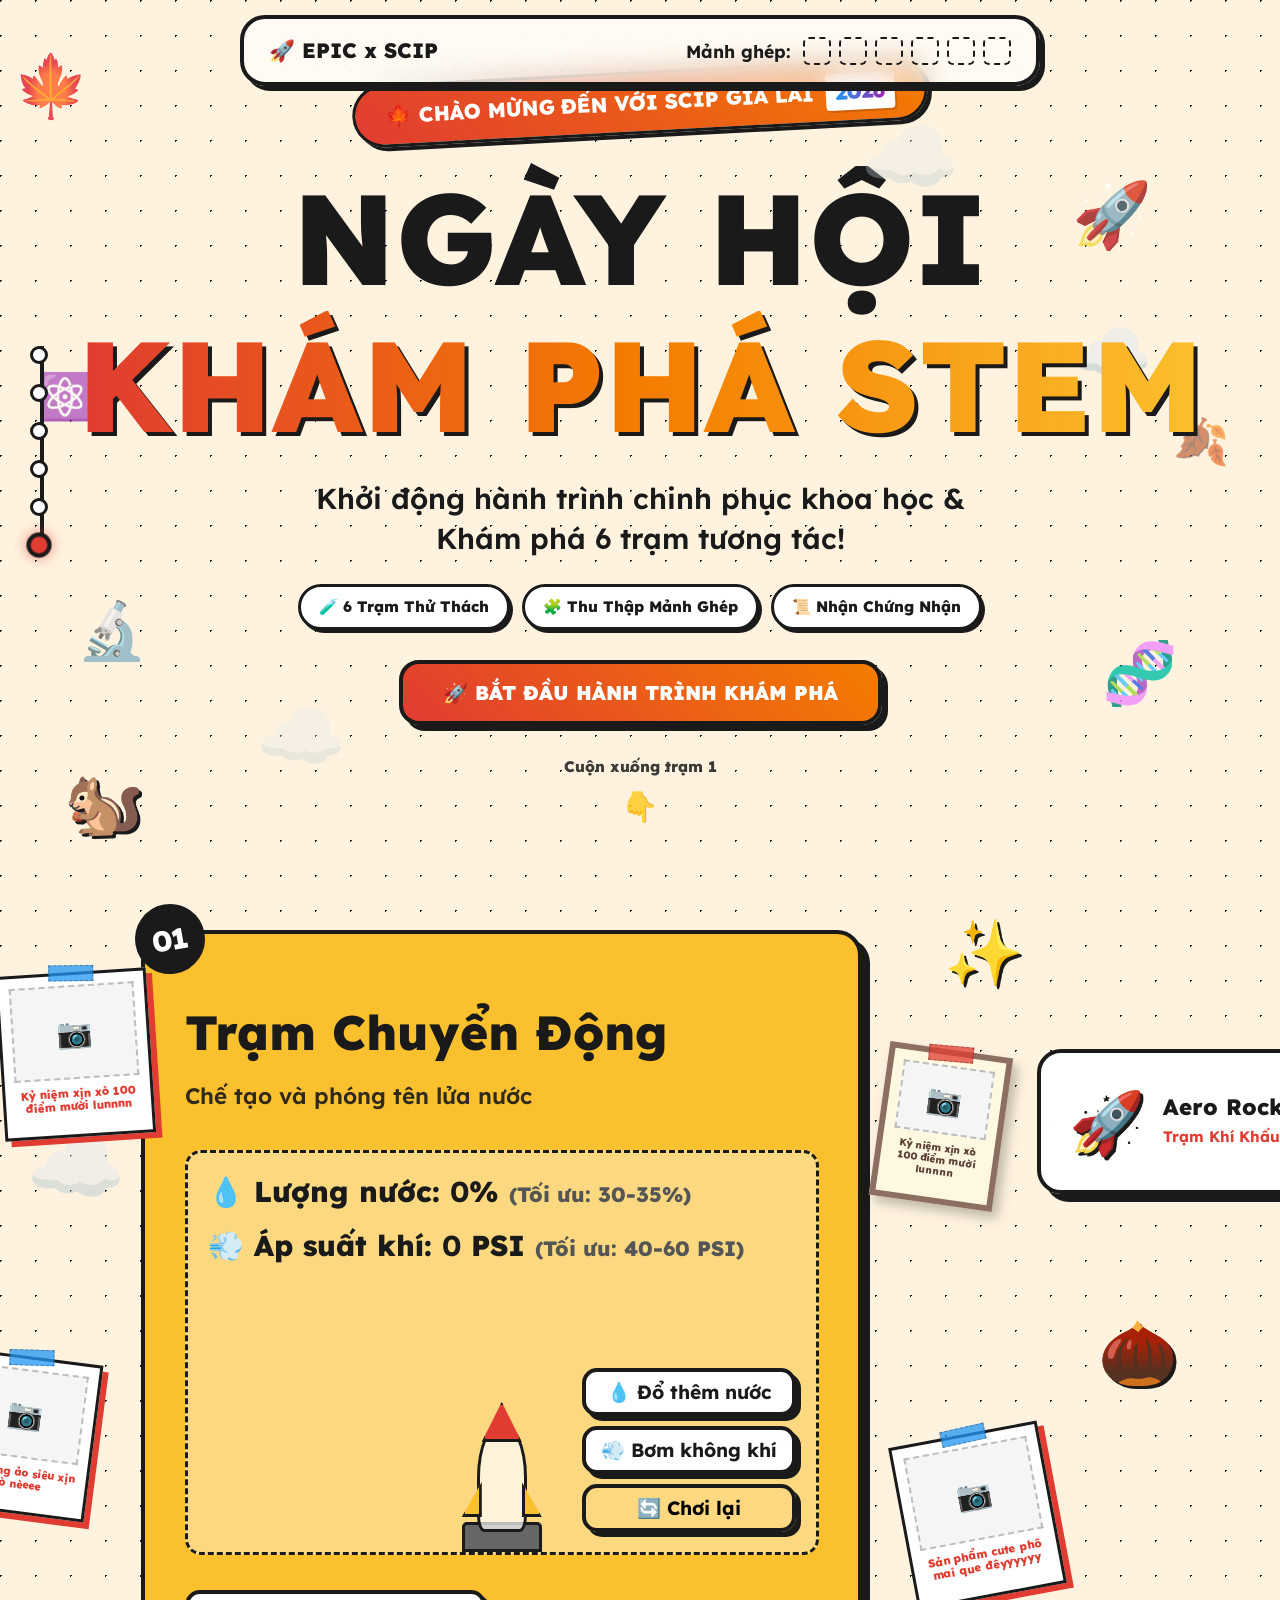
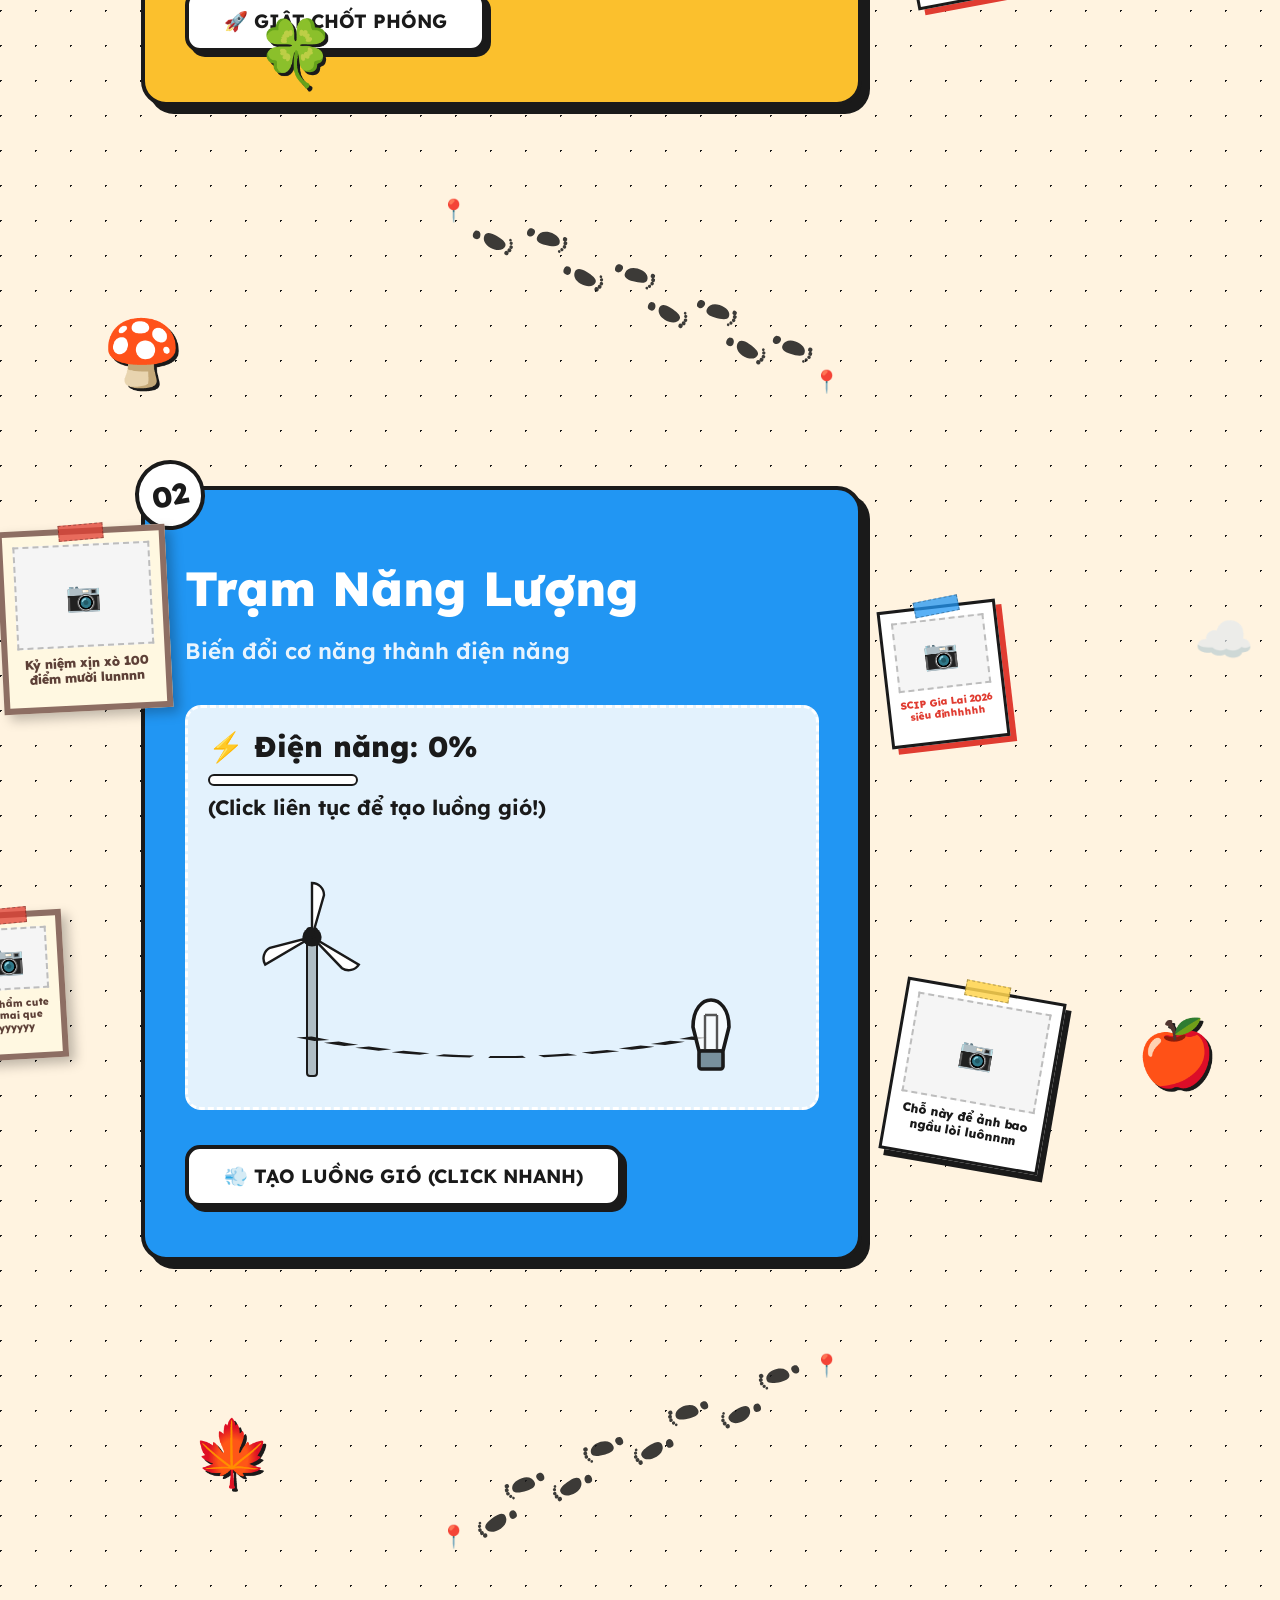
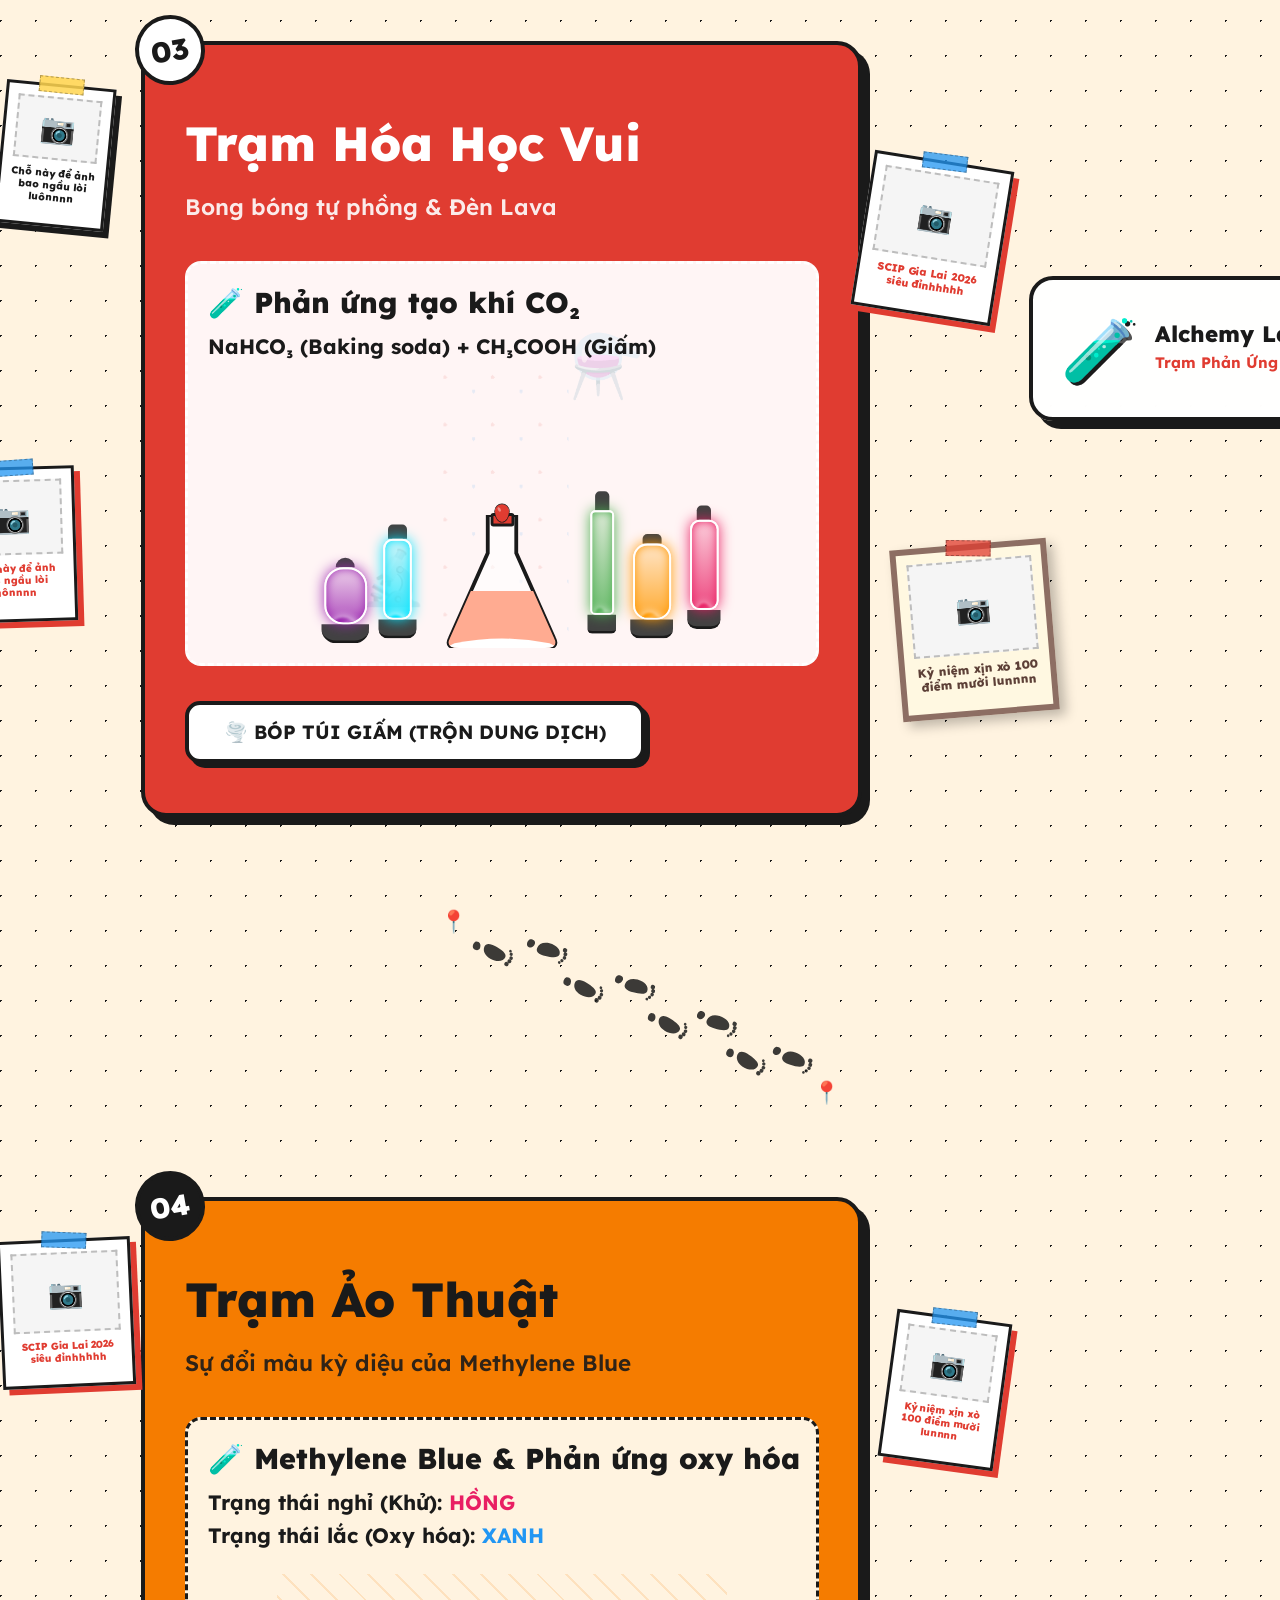
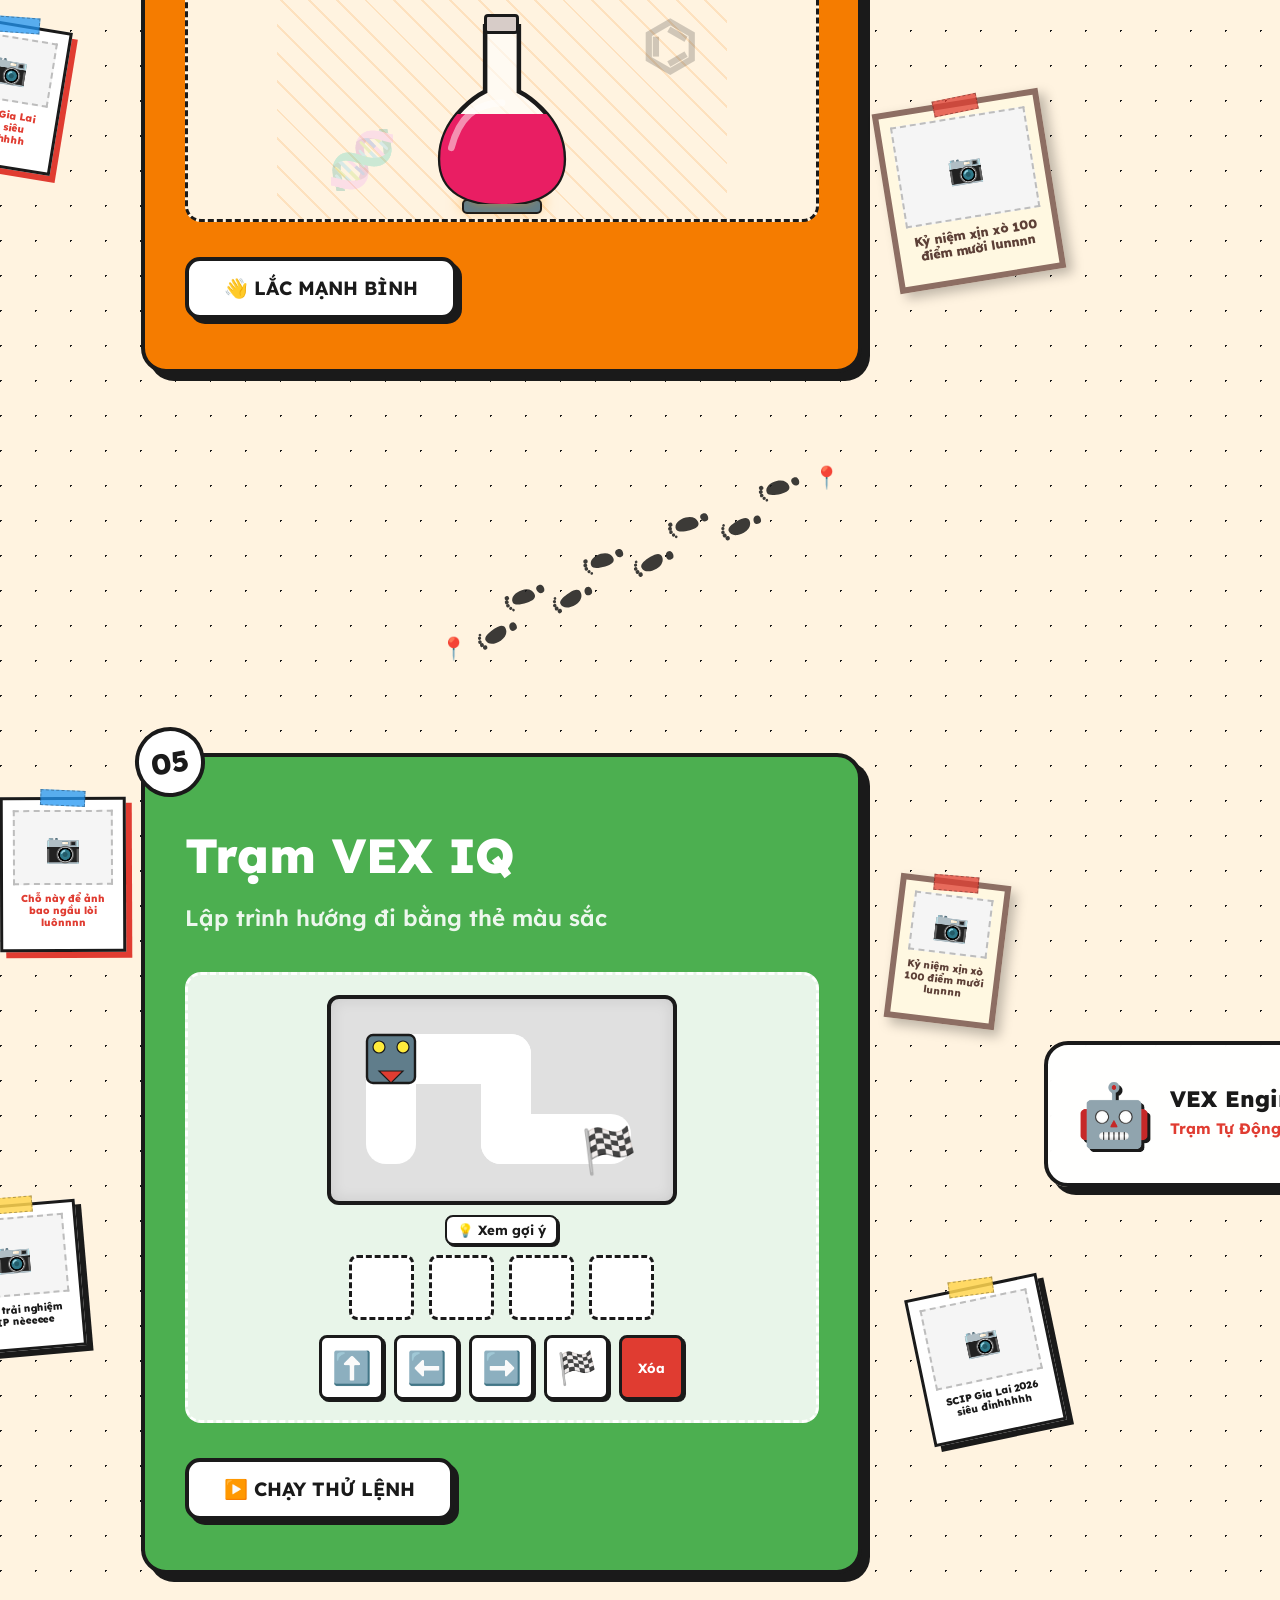
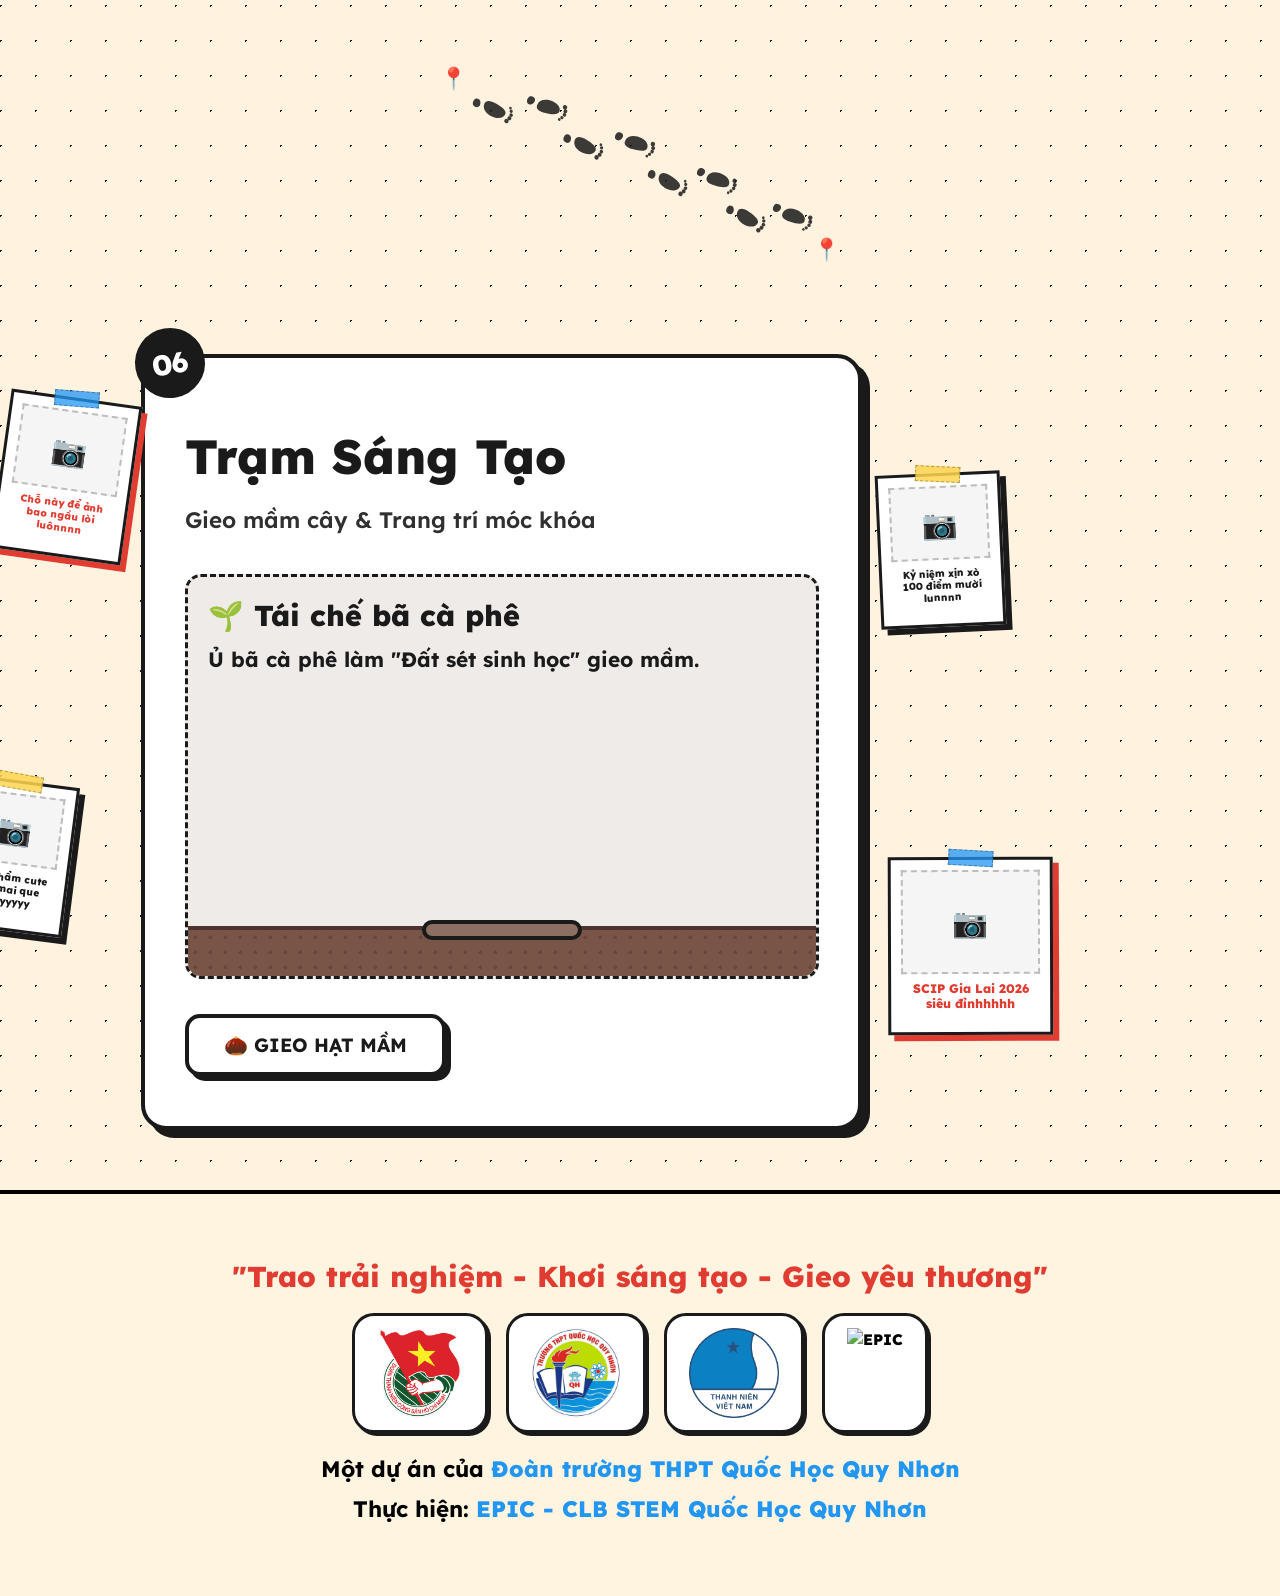
==== commit 2c89e344: "Update footer: 1.5x badge sizes (90px), 2x text size, and balanced compact spacing" ====
--- a/index.html
+++ b/index.html
@@ -225,22 +225,22 @@
     <!-- Footer -->
     <footer class="neo-footer">
         <h2 class="slogan">"Trao trải nghiệm - Khơi sáng tạo - Gieo yêu thương"</h2>
-        <div style="display: flex; justify-content: center; gap: 12px; margin-bottom: 12px; flex-wrap: wrap;">
-            <div class="feature-chip badge-doantn" style="padding: 8px 16px; display: flex; align-items: center; justify-content: center; border-radius: 18px;">
-                <img src="img/doantn.png" alt="Đoàn Thanh Niên" style="height: 60px; width: auto; object-fit: contain;">
-            </div>
-            <div class="feature-chip badge-qh" style="padding: 8px 16px; display: flex; align-items: center; justify-content: center; border-radius: 18px;">
-                <img src="img/qh.png" alt="Quốc Học" style="height: 60px; width: auto; object-fit: contain;">
-            </div>
-            <div class="feature-chip badge-hlhtnvn" style="padding: 8px 16px; display: flex; align-items: center; justify-content: center; border-radius: 18px;">
-                <img src="img/hlhtnvn.png" alt="Hội LHTN VN" style="height: 60px; width: auto; object-fit: contain;">
-            </div>
-            <div class="feature-chip badge-epic" style="padding: 8px 16px; display: flex; align-items: center; justify-content: center; border-radius: 18px;">
-                <img src="img/epic.png" alt="EPIC" style="height: 60px; width: auto; object-fit: contain;">
-            </div>
-        </div>
-        <p style="margin-bottom: 2px;">Một dự án của <a href="https://www.facebook.com/DoantruongQuocHocQN" target="_blank">Đoàn trường THPT Quốc Học Quy Nhơn</a></p>
-        <p style="margin-top: 2px;">Thực hiện: <a href="https://www.facebook.com/makeitepic.qhqn" target="_blank">EPIC - CLB STEM Quốc Học Quy Nhơn</a></p>
+        <div style="display: flex; justify-content: center; gap: 18px; margin-bottom: 20px; flex-wrap: wrap;">
+            <div class="feature-chip badge-doantn" style="padding: 12px 22px; display: flex; align-items: center; justify-content: center; border-radius: 22px;">
+                <img src="img/doantn.png" alt="Đoàn Thanh Niên" style="height: 90px; width: auto; object-fit: contain;">
+            </div>
+            <div class="feature-chip badge-qh" style="padding: 12px 22px; display: flex; align-items: center; justify-content: center; border-radius: 22px;">
+                <img src="img/qh.png" alt="Quốc Học" style="height: 90px; width: auto; object-fit: contain;">
+            </div>
+            <div class="feature-chip badge-hlhtnvn" style="padding: 12px 22px; display: flex; align-items: center; justify-content: center; border-radius: 22px;">
+                <img src="img/hlhtnvn.png" alt="Hội LHTN VN" style="height: 90px; width: auto; object-fit: contain;">
+            </div>
+            <div class="feature-chip badge-epic" style="padding: 12px 22px; display: flex; align-items: center; justify-content: center; border-radius: 22px;">
+                <img src="img/epic.png" alt="EPIC" style="height: 90px; width: auto; object-fit: contain;">
+            </div>
+        </div>
+        <p style="margin-bottom: 6px;">Một dự án của <a href="https://www.facebook.com/DoantruongQuocHocQN" target="_blank">Đoàn trường THPT Quốc Học Quy Nhơn</a></p>
+        <p style="margin-top: 4px;">Thực hiện: <a href="https://www.facebook.com/makeitepic.qhqn" target="_blank">EPIC - CLB STEM Quốc Học Quy Nhơn</a></p>
     </footer>
 </div> <!-- End #app -->
 
--- a/css/style.css
+++ b/css/style.css
@@ -497,24 +497,25 @@
 ========================================= */
 footer {
     text-align: center;
-    padding: 12px 15px 10px;
-    margin-top: 15px;
+    padding: 35px 20px 30px;
+    margin-top: 30px;
     background: var(--white);
     border-top: 4px dashed var(--border-color);
 }
 
 .slogan {
-    font-size: clamp(1rem, 2vw, 1.4rem);
+    font-size: clamp(1.2rem, 2.8vw, 1.8rem);
     color: var(--red);
     font-weight: 800;
-    margin-bottom: 10px;
+    margin-bottom: 18px;
     line-height: 1.3;
 }
 
 footer p {
-    font-size: clamp(0.6rem, 1vw, 0.8rem);
-    font-weight: 600;
-    margin-bottom: 3px;
+    font-size: clamp(1.05rem, 2.2vw, 1.4rem); /* To gấp đôi hiện tại */
+    font-weight: 700;
+    margin-bottom: 6px;
+    line-height: 1.5;
 }
 
 /* Màu hover riêng biệt tương ứng 4 logo */
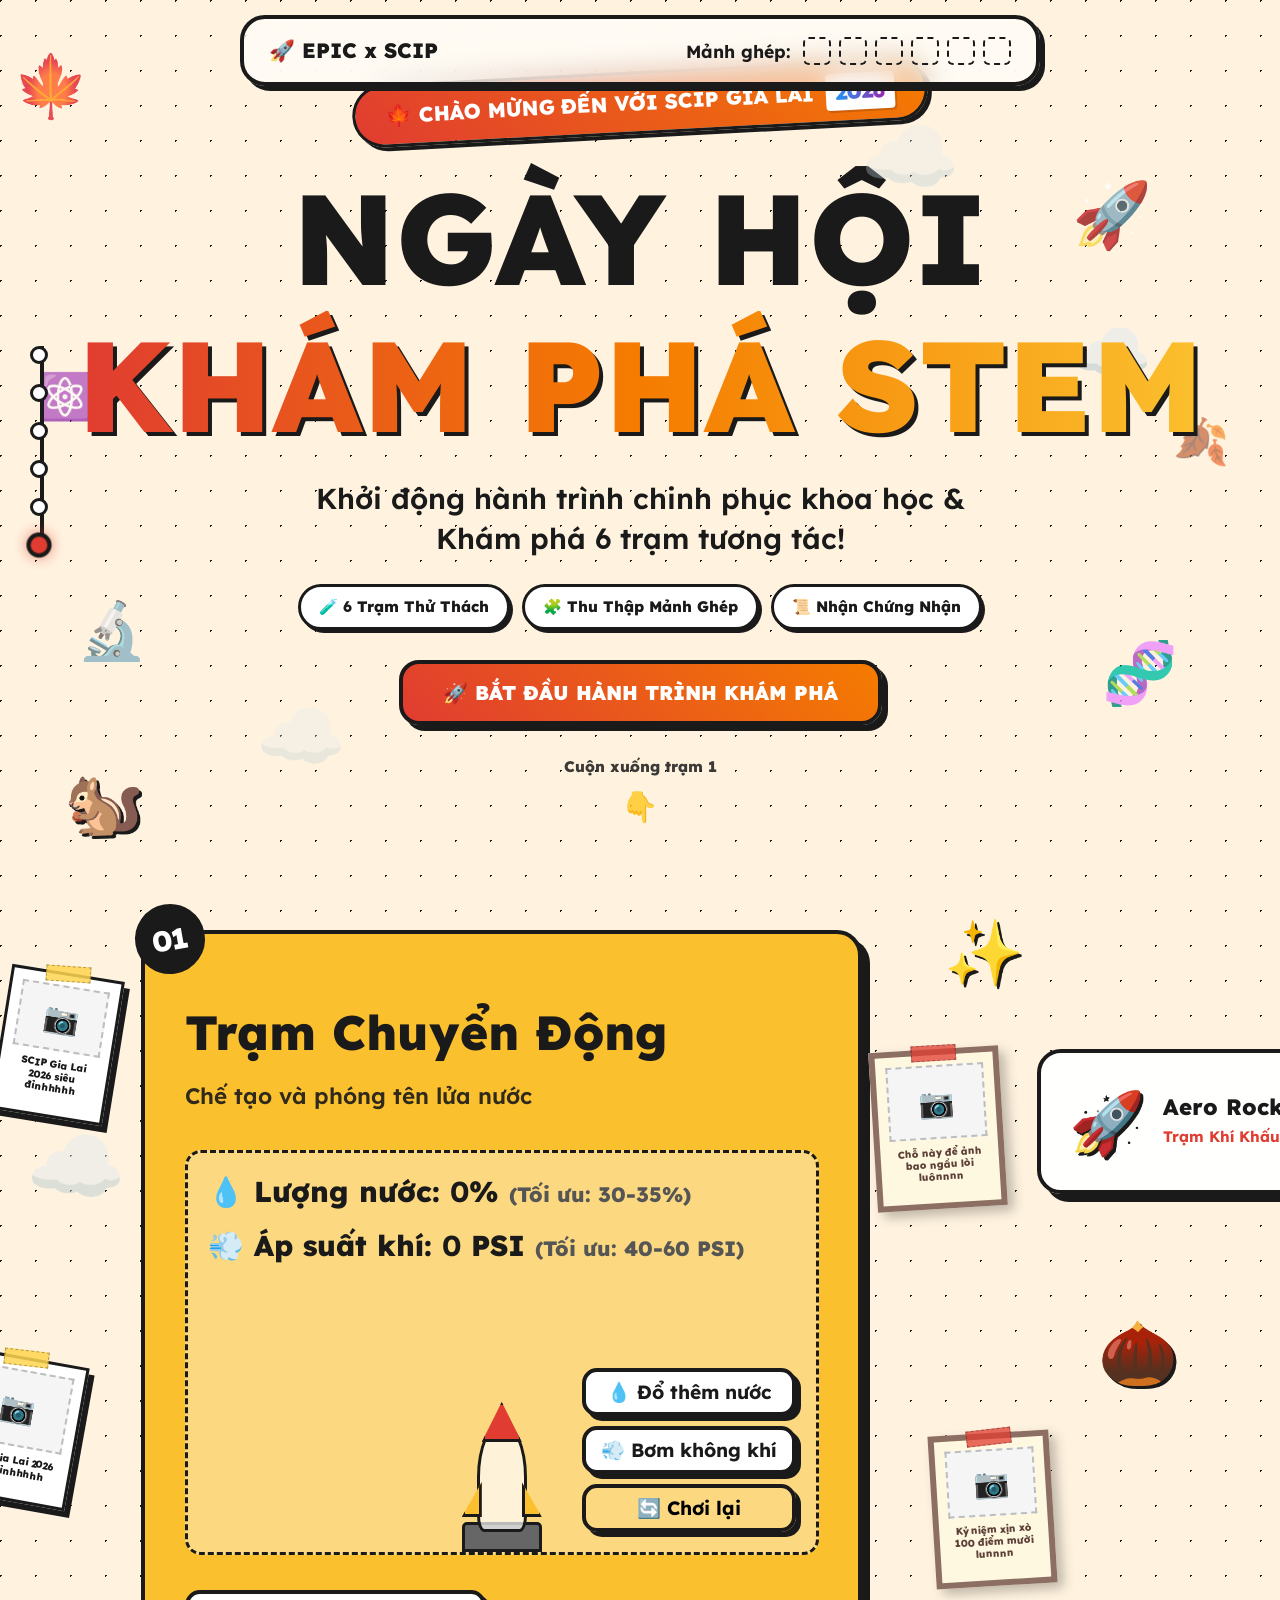
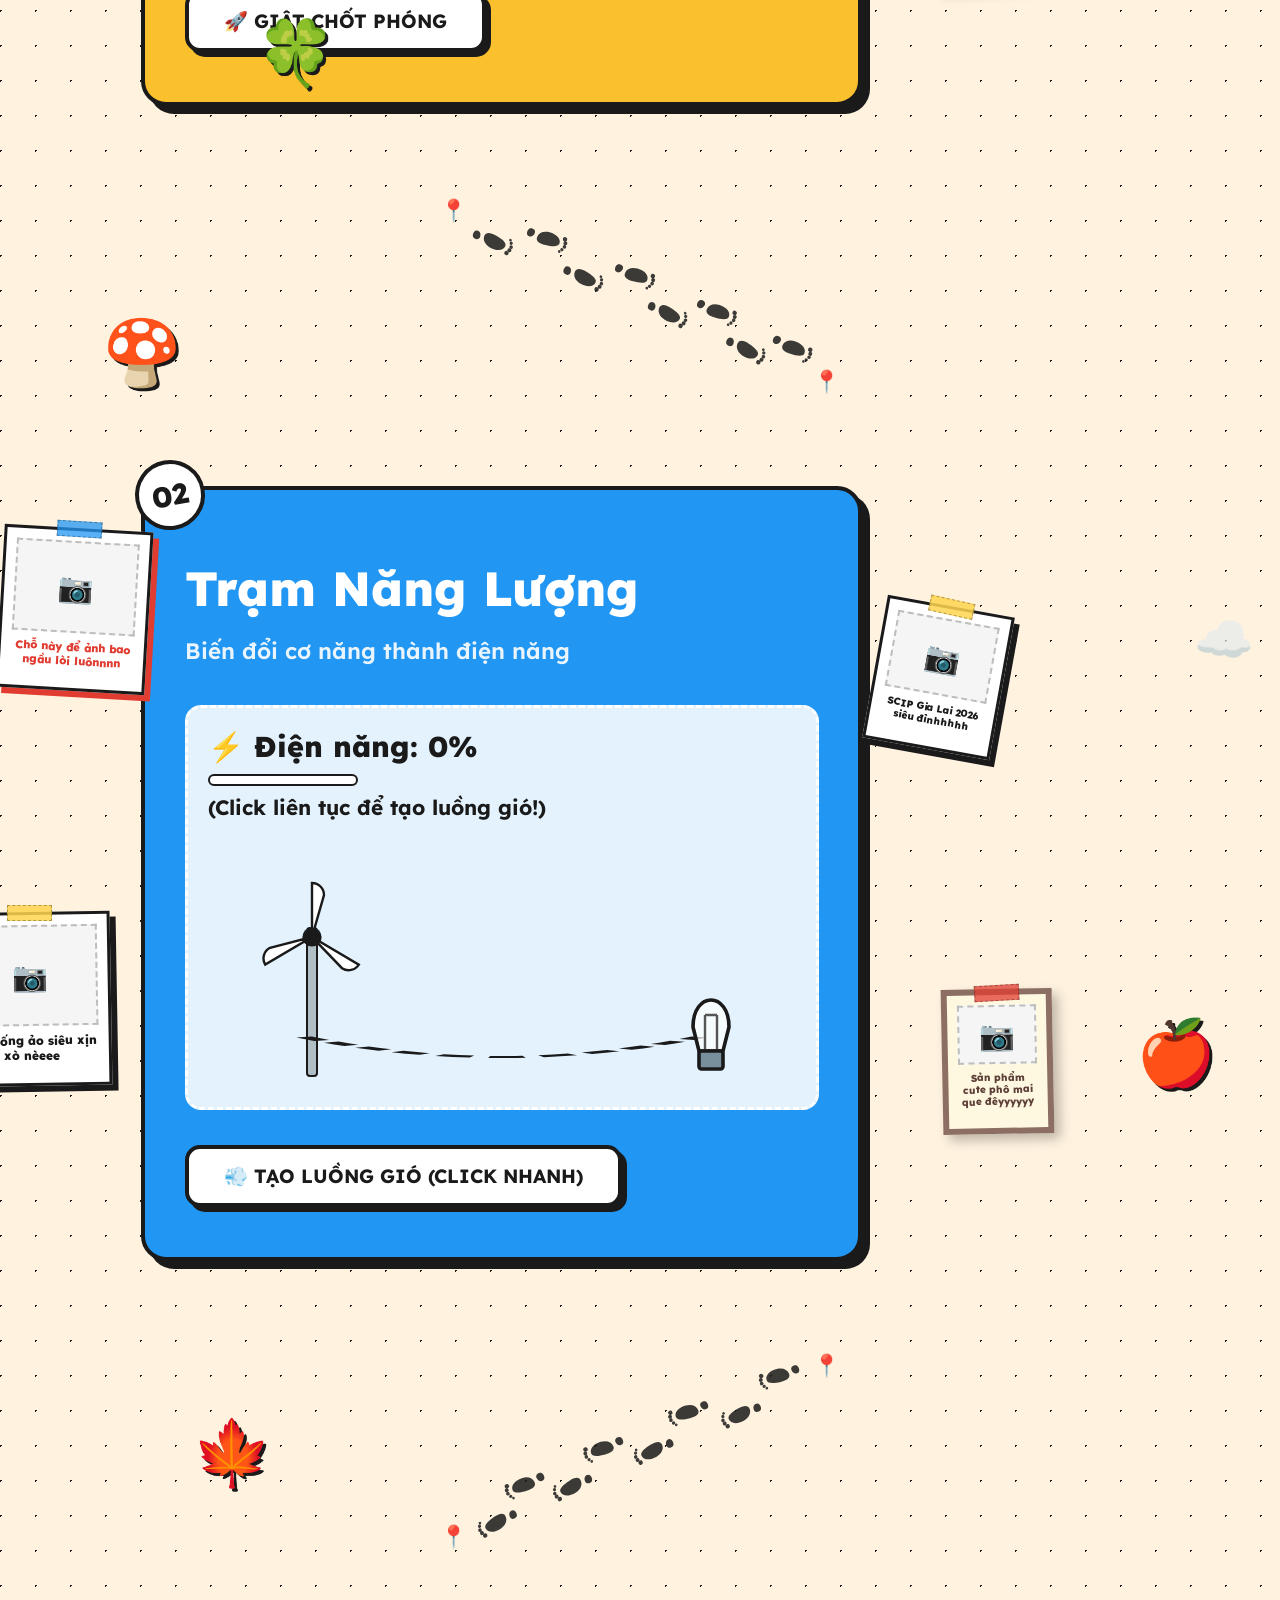
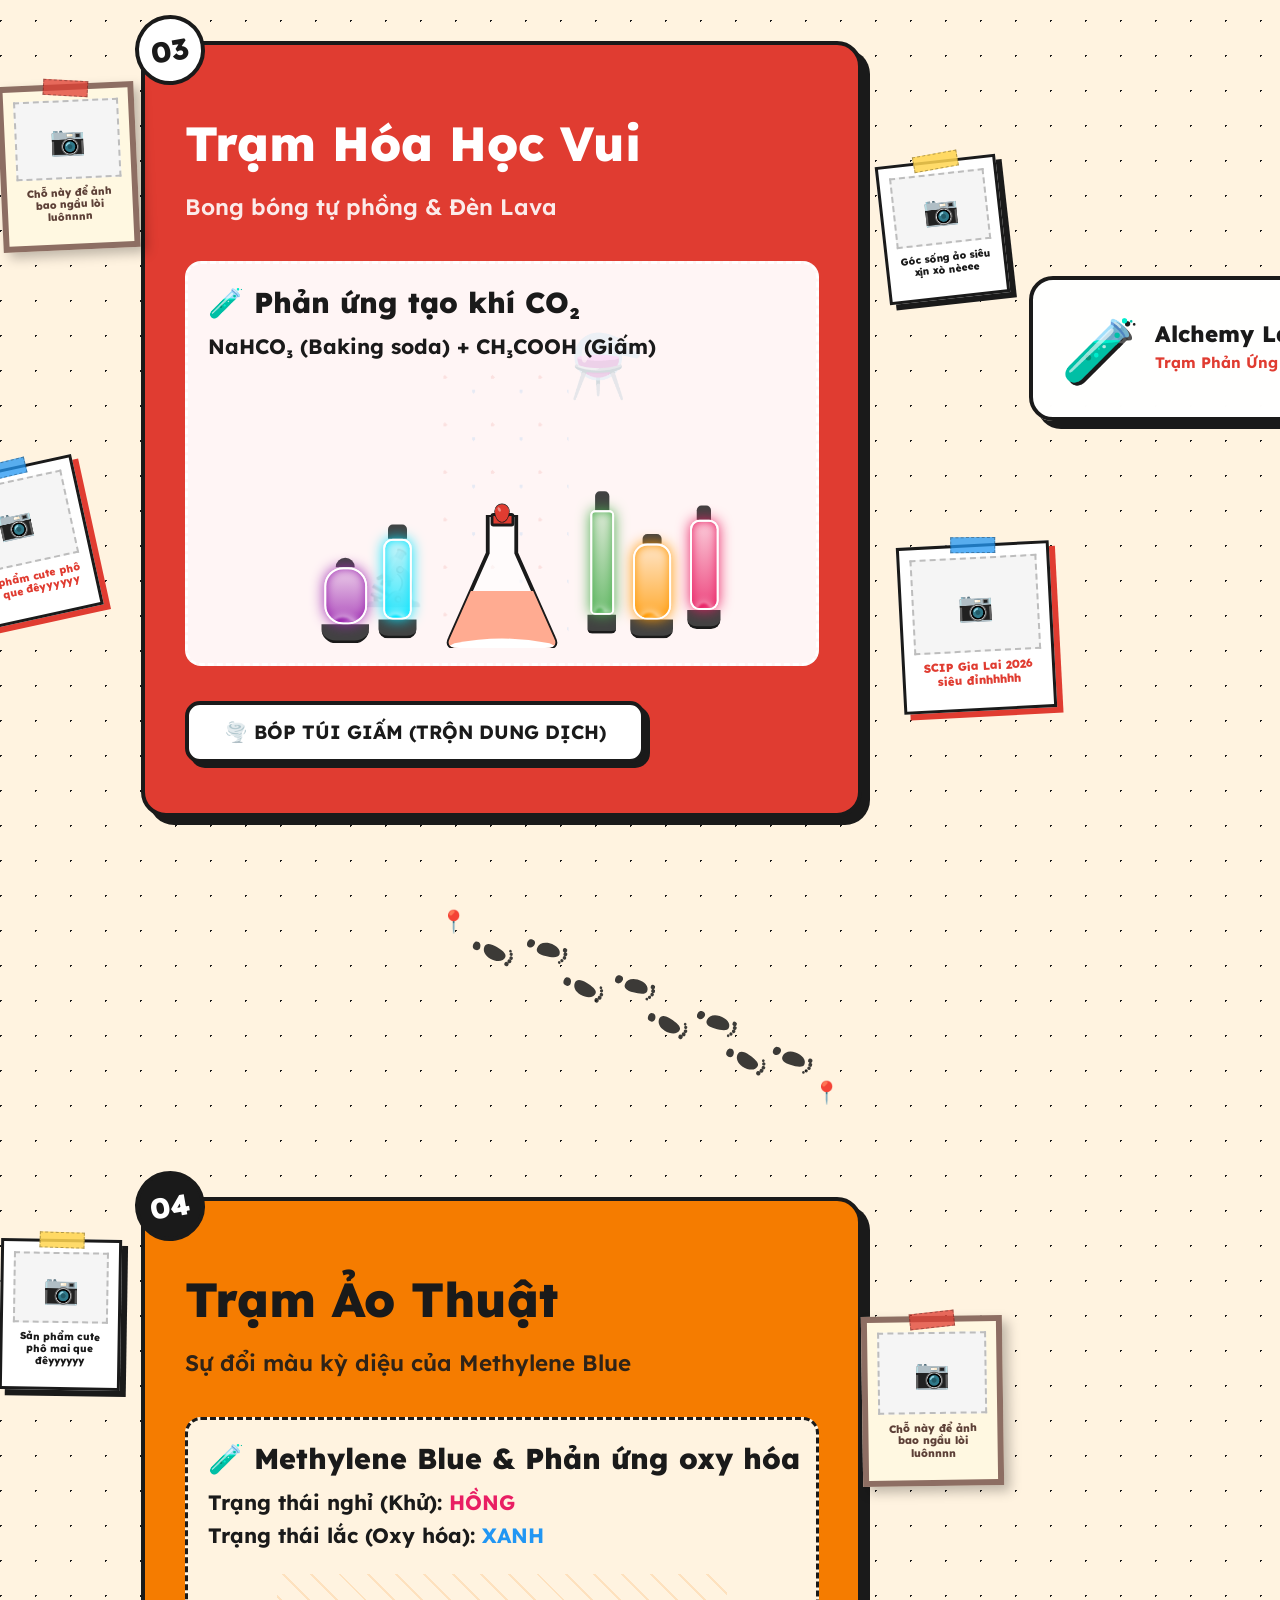
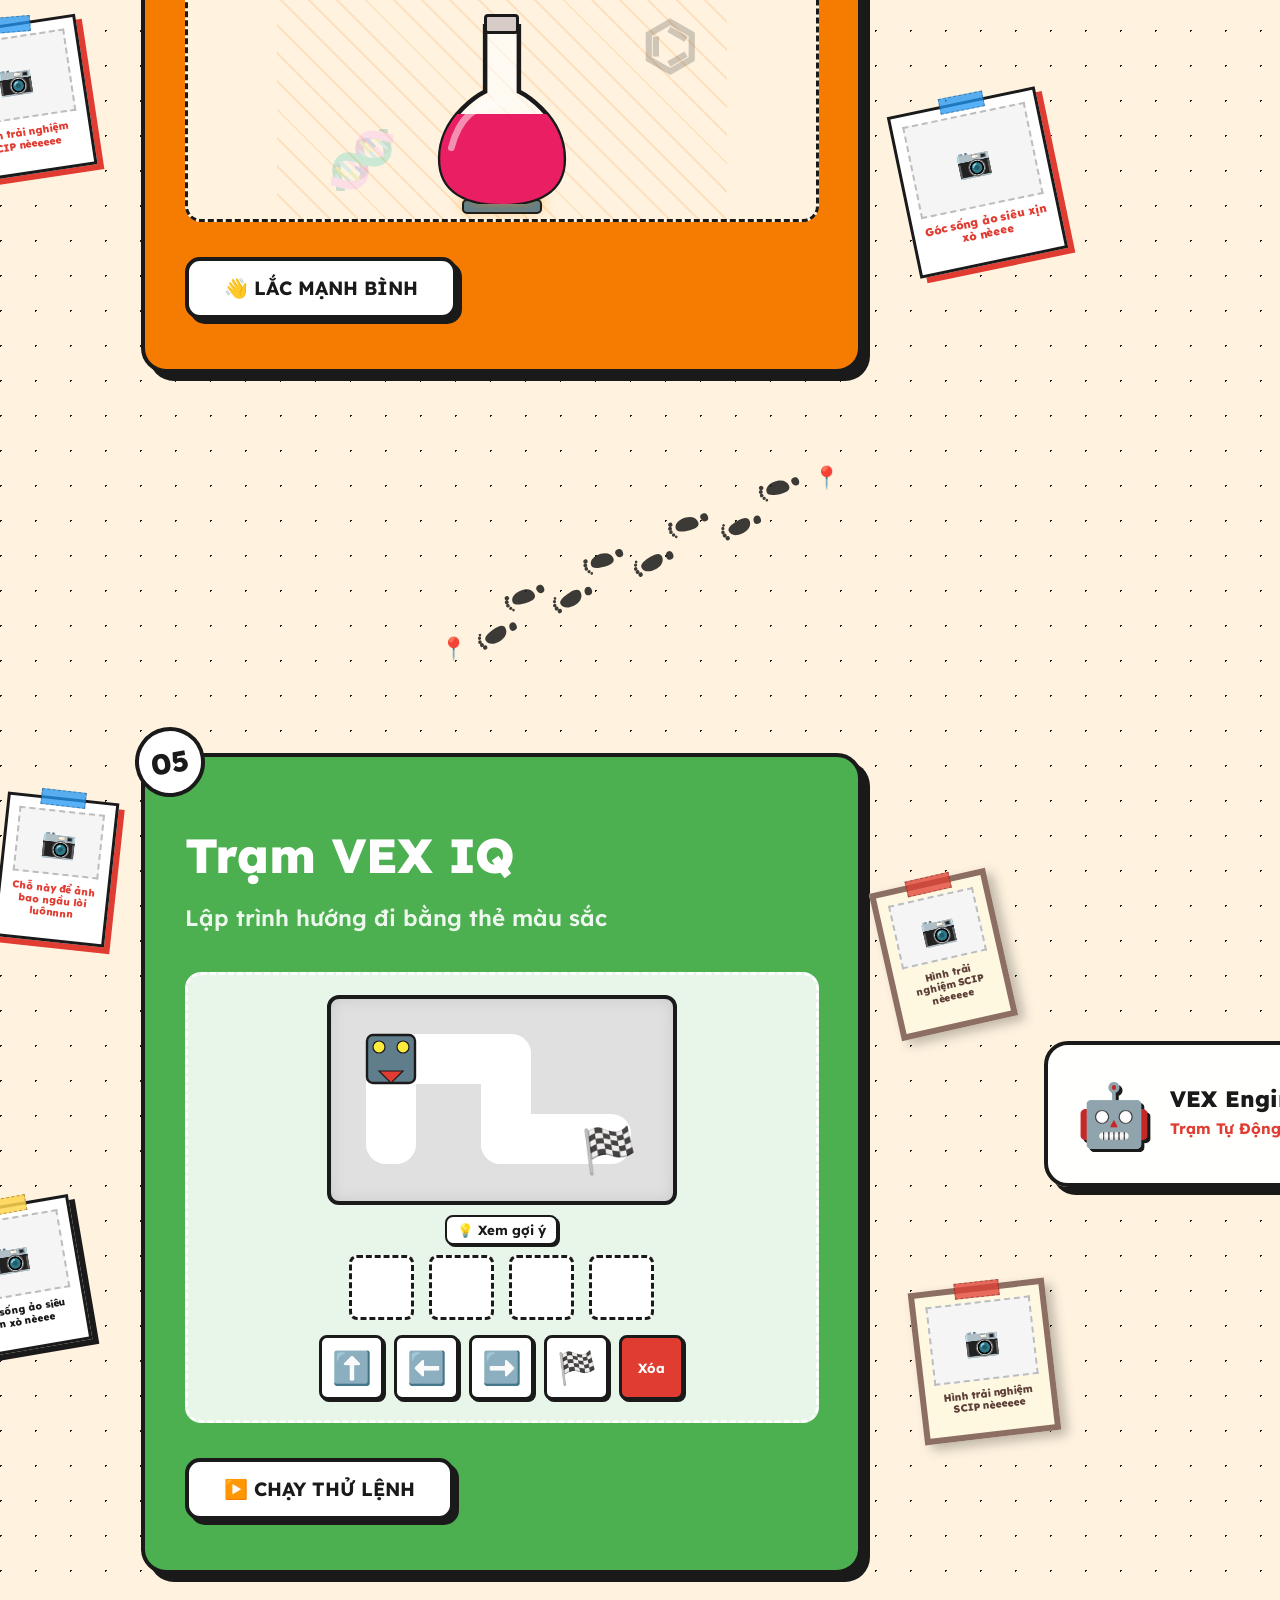
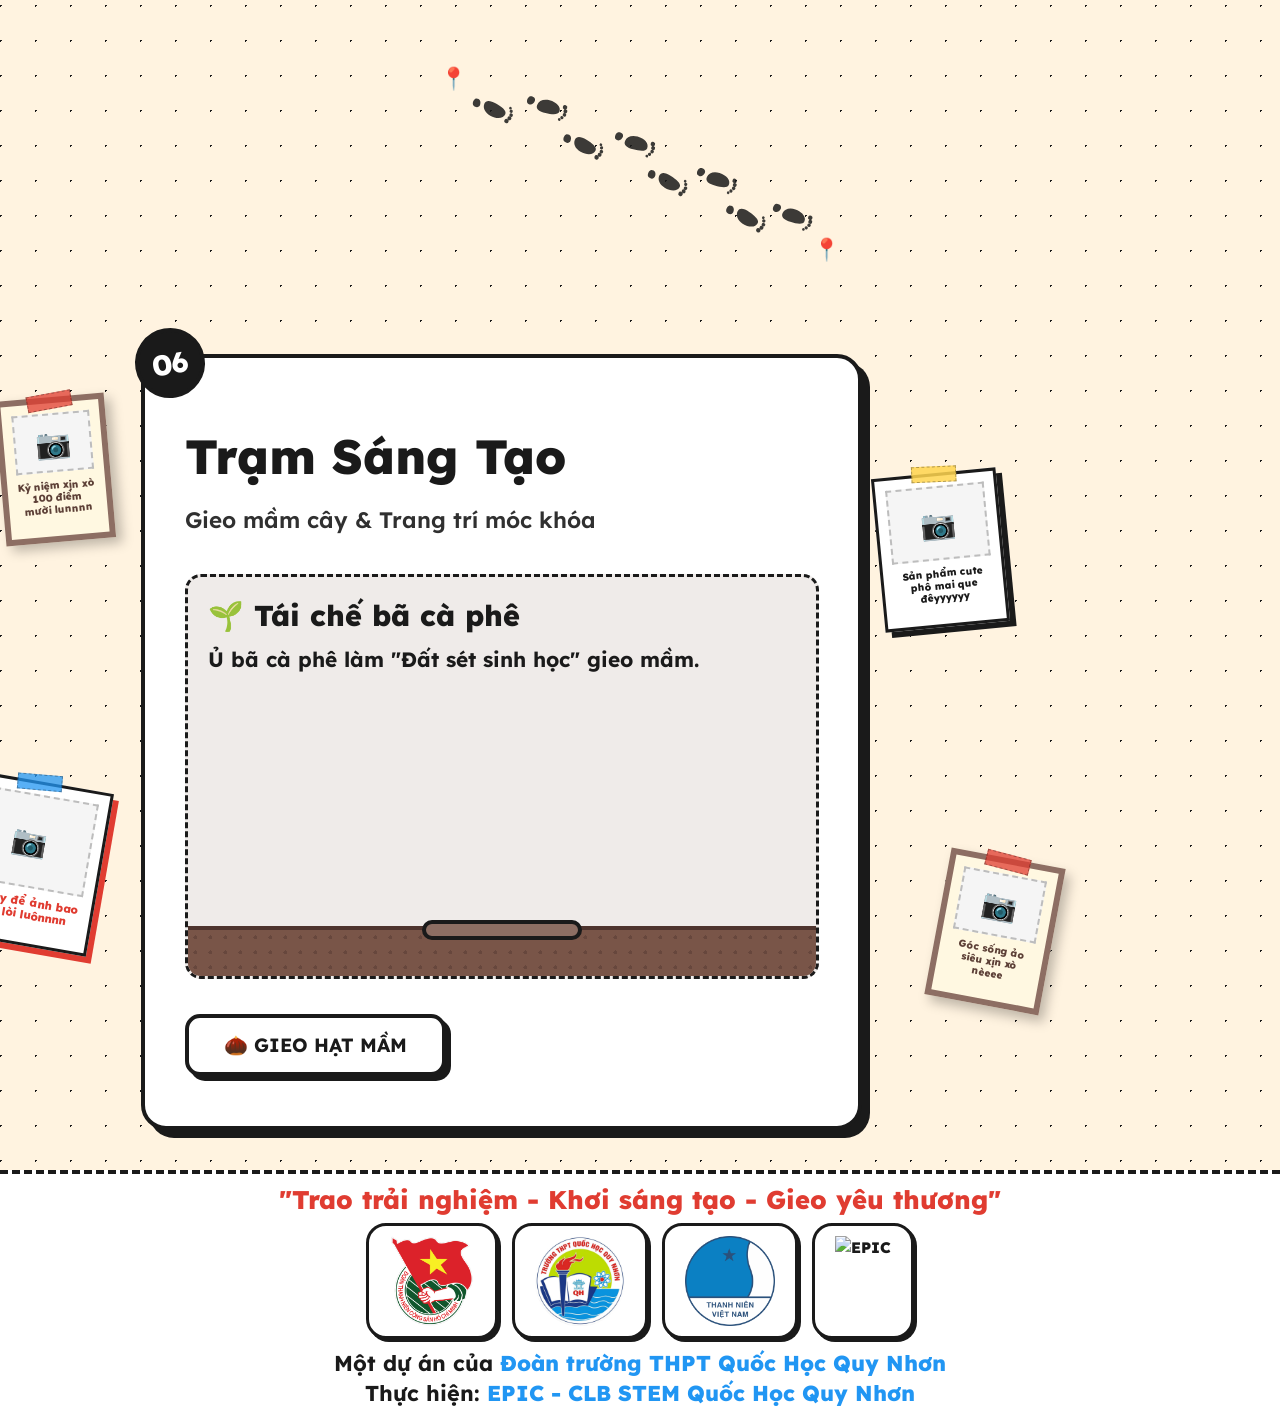
==== commit a7726dd1: "Update: increase S2 power to 7%, fix neo-footer pure white background, and remove excessive top/bott" ====
--- a/index.html
+++ b/index.html
@@ -225,22 +225,22 @@
     <!-- Footer -->
     <footer class="neo-footer">
         <h2 class="slogan">"Trao trải nghiệm - Khơi sáng tạo - Gieo yêu thương"</h2>
-        <div style="display: flex; justify-content: center; gap: 18px; margin-bottom: 20px; flex-wrap: wrap;">
-            <div class="feature-chip badge-doantn" style="padding: 12px 22px; display: flex; align-items: center; justify-content: center; border-radius: 22px;">
+        <div style="display: flex; justify-content: center; gap: 14px; margin-bottom: 10px; flex-wrap: wrap;">
+            <div class="feature-chip badge-doantn" style="padding: 10px 20px; display: flex; align-items: center; justify-content: center; border-radius: 20px;">
                 <img src="img/doantn.png" alt="Đoàn Thanh Niên" style="height: 90px; width: auto; object-fit: contain;">
             </div>
-            <div class="feature-chip badge-qh" style="padding: 12px 22px; display: flex; align-items: center; justify-content: center; border-radius: 22px;">
+            <div class="feature-chip badge-qh" style="padding: 10px 20px; display: flex; align-items: center; justify-content: center; border-radius: 20px;">
                 <img src="img/qh.png" alt="Quốc Học" style="height: 90px; width: auto; object-fit: contain;">
             </div>
-            <div class="feature-chip badge-hlhtnvn" style="padding: 12px 22px; display: flex; align-items: center; justify-content: center; border-radius: 22px;">
+            <div class="feature-chip badge-hlhtnvn" style="padding: 10px 20px; display: flex; align-items: center; justify-content: center; border-radius: 20px;">
                 <img src="img/hlhtnvn.png" alt="Hội LHTN VN" style="height: 90px; width: auto; object-fit: contain;">
             </div>
-            <div class="feature-chip badge-epic" style="padding: 12px 22px; display: flex; align-items: center; justify-content: center; border-radius: 22px;">
+            <div class="feature-chip badge-epic" style="padding: 10px 20px; display: flex; align-items: center; justify-content: center; border-radius: 20px;">
                 <img src="img/epic.png" alt="EPIC" style="height: 90px; width: auto; object-fit: contain;">
             </div>
         </div>
-        <p style="margin-bottom: 6px;">Một dự án của <a href="https://www.facebook.com/DoantruongQuocHocQN" target="_blank">Đoàn trường THPT Quốc Học Quy Nhơn</a></p>
-        <p style="margin-top: 4px;">Thực hiện: <a href="https://www.facebook.com/makeitepic.qhqn" target="_blank">EPIC - CLB STEM Quốc Học Quy Nhơn</a></p>
+        <p style="margin-bottom: 2px;">Một dự án của <a href="https://www.facebook.com/DoantruongQuocHocQN" target="_blank">Đoàn trường THPT Quốc Học Quy Nhơn</a></p>
+        <p style="margin-top: 2px;">Thực hiện: <a href="https://www.facebook.com/makeitepic.qhqn" target="_blank">EPIC - CLB STEM Quốc Học Quy Nhơn</a></p>
     </footer>
 </div> <!-- End #app -->
 
--- a/css/style.css
+++ b/css/style.css
@@ -497,25 +497,25 @@
 ========================================= */
 footer {
     text-align: center;
-    padding: 35px 20px 30px;
-    margin-top: 30px;
-    background: var(--white);
+    padding: 10px 15px 10px;
+    margin-top: 10px;
+    background: #FFFFFF !important;
     border-top: 4px dashed var(--border-color);
 }
 
 .slogan {
-    font-size: clamp(1.2rem, 2.8vw, 1.8rem);
+    font-size: clamp(1.15rem, 2.5vw, 1.6rem);
     color: var(--red);
     font-weight: 800;
-    margin-bottom: 18px;
+    margin-bottom: 8px;
+    line-height: 1.2;
+}
+
+footer p {
+    font-size: clamp(1.05rem, 2vw, 1.35rem); /* To gấp đôi hiện tại */
+    font-weight: 700;
+    margin-bottom: 2px;
     line-height: 1.3;
-}
-
-footer p {
-    font-size: clamp(1.05rem, 2.2vw, 1.4rem); /* To gấp đôi hiện tại */
-    font-weight: 700;
-    margin-bottom: 6px;
-    line-height: 1.5;
 }
 
 /* Màu hover riêng biệt tương ứng 4 logo */
@@ -1153,11 +1153,11 @@
 }
 
 .neo-footer {
-  background-color: #FFF4E0; /* Màu nền ấm/sáng */
-  border-top: 4px solid #000;
-  padding: 4rem 2rem;
-  color: #000;
-  font-family: 'Space Grotesk', sans-serif;
+  background-color: #FFFFFF !important;
+  border-top: 4px dashed var(--border-color);
+  padding: 10px 15px 10px !important;
+  color: var(--border-color);
+  font-family: 'Lexend', sans-serif !important;
 }
 
 .neo-button {
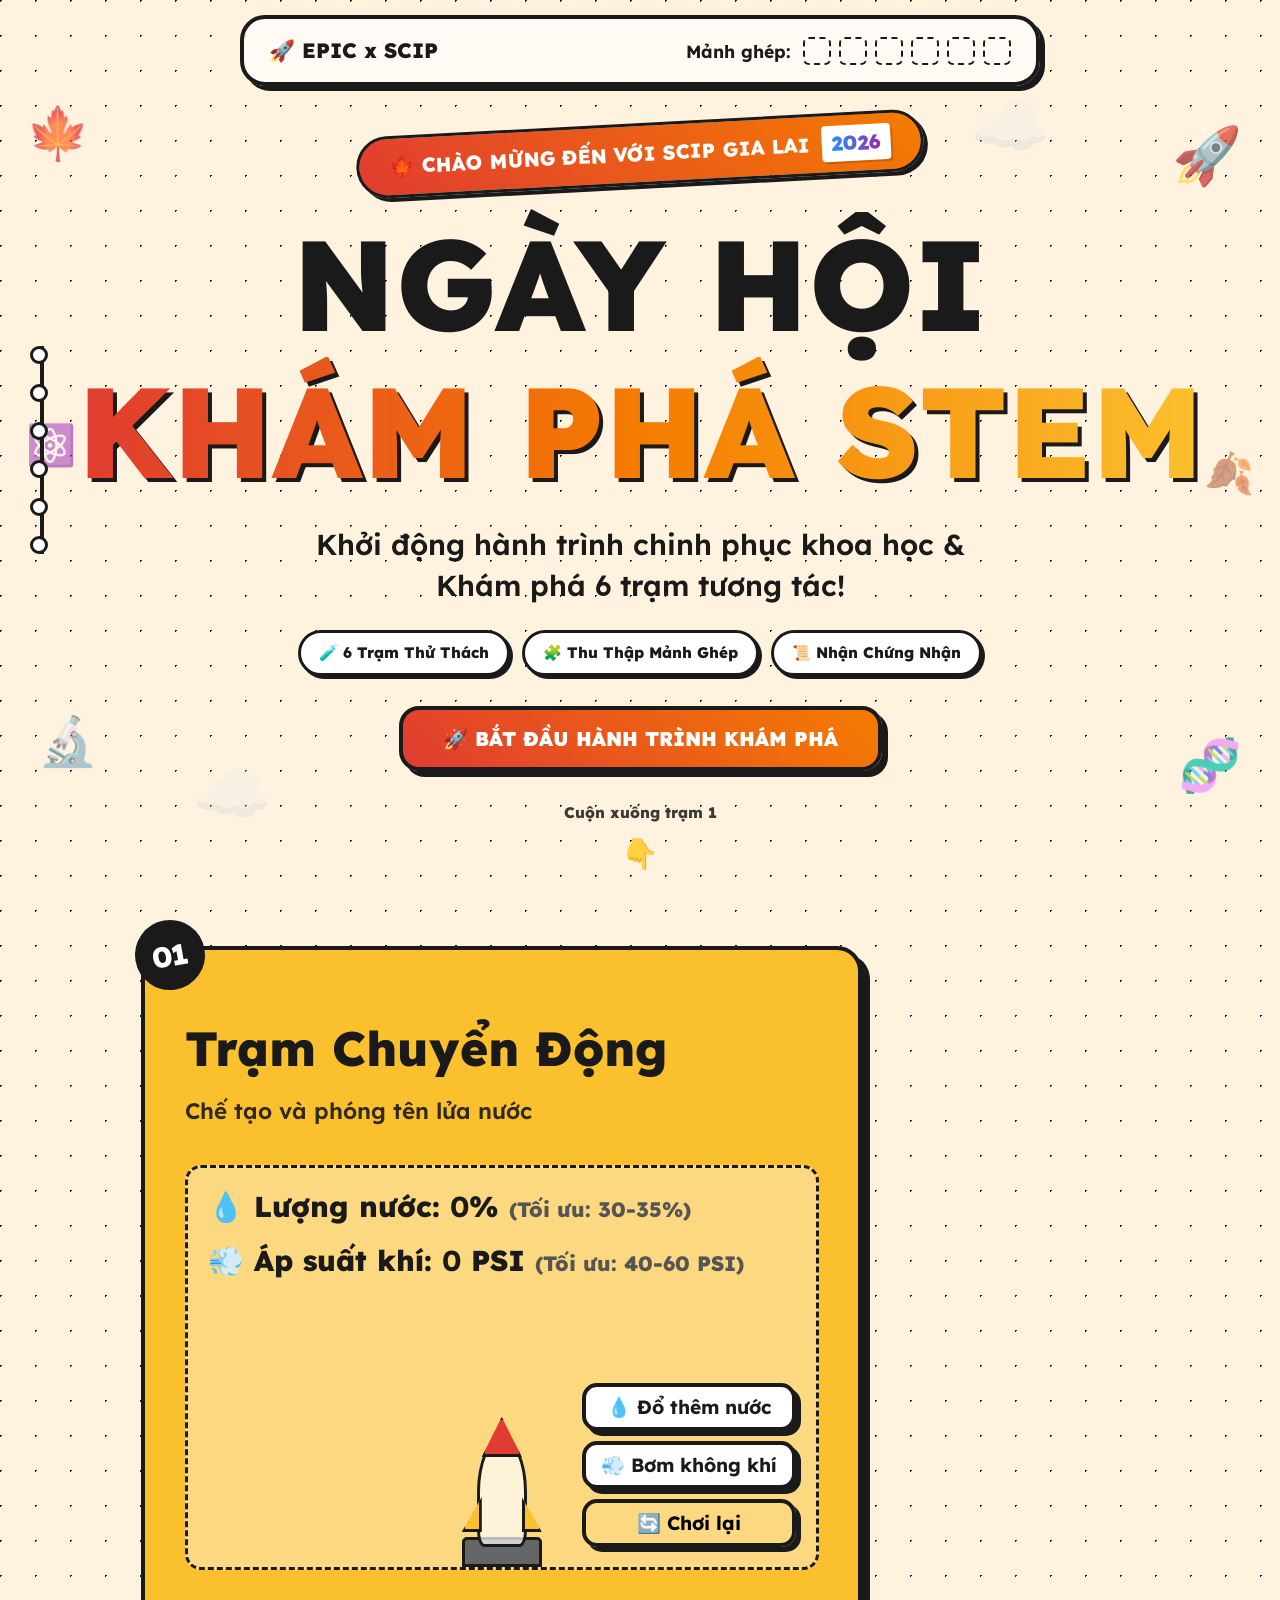
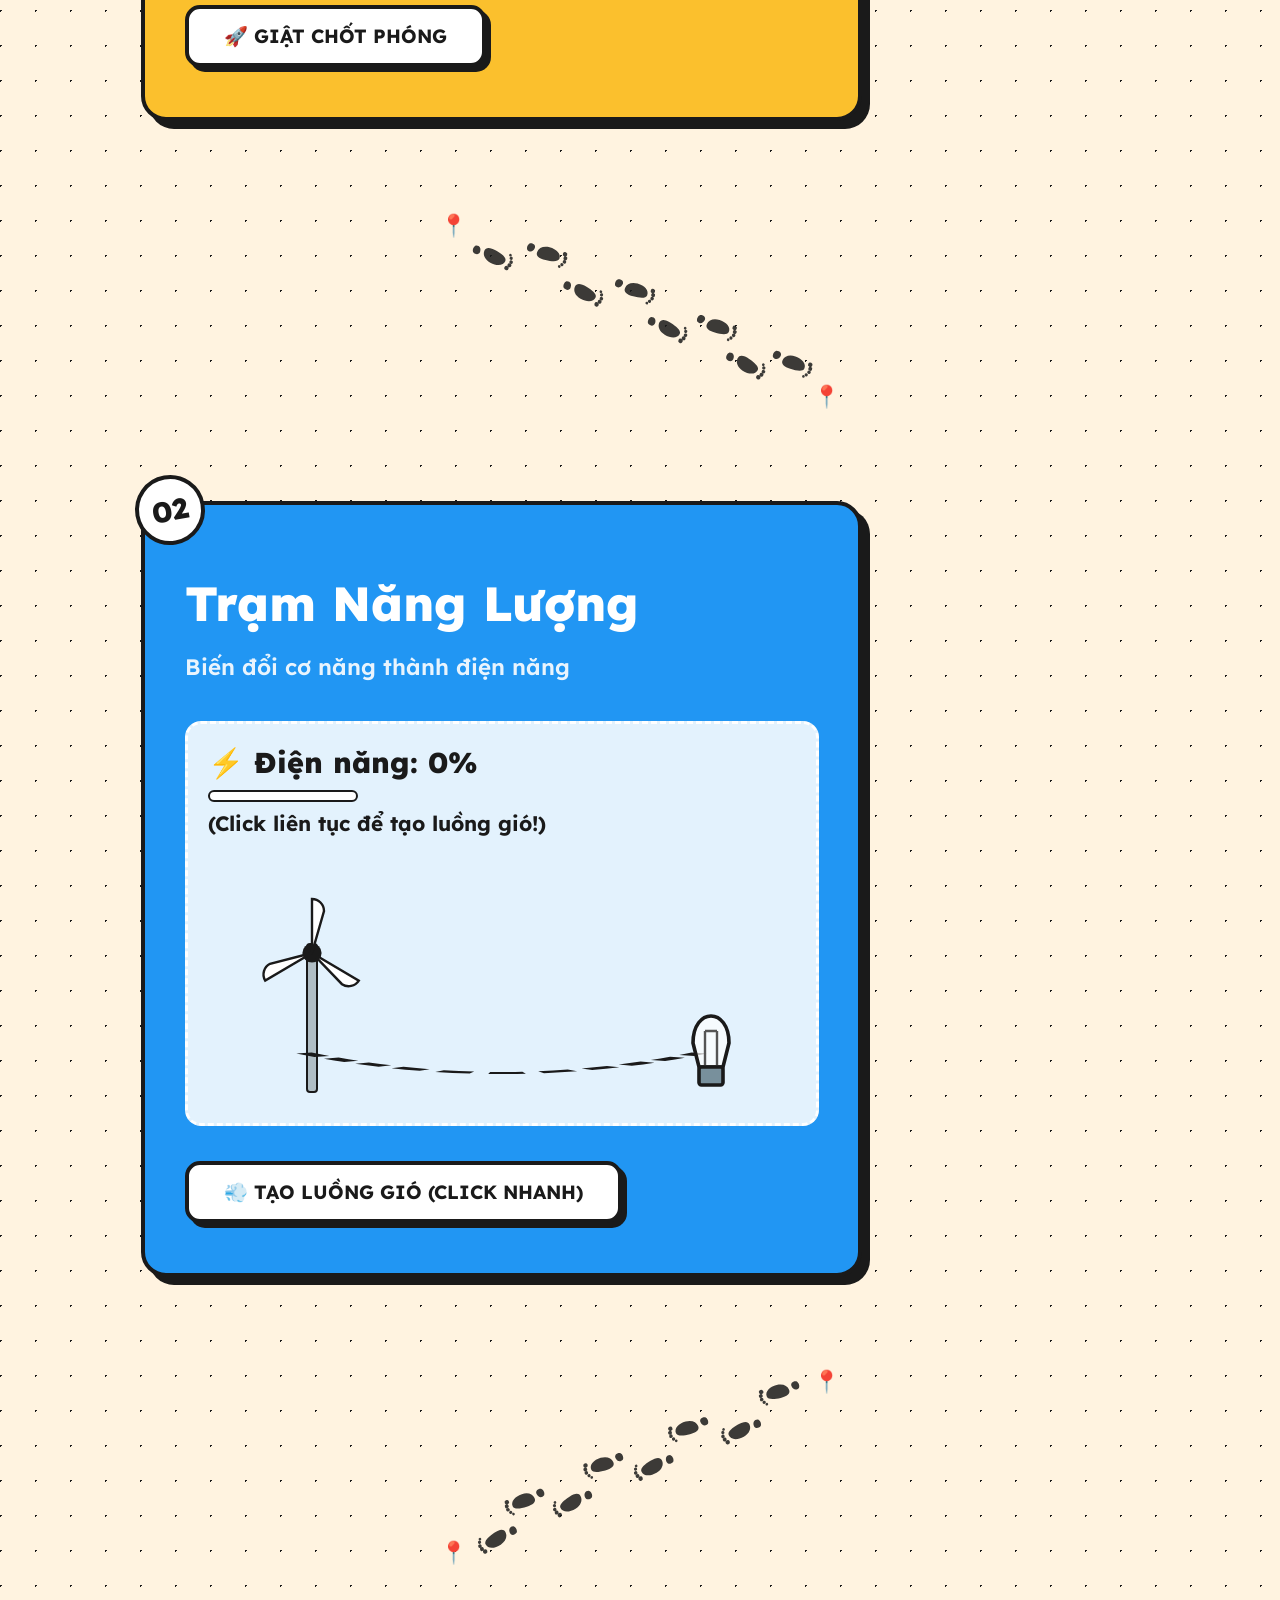
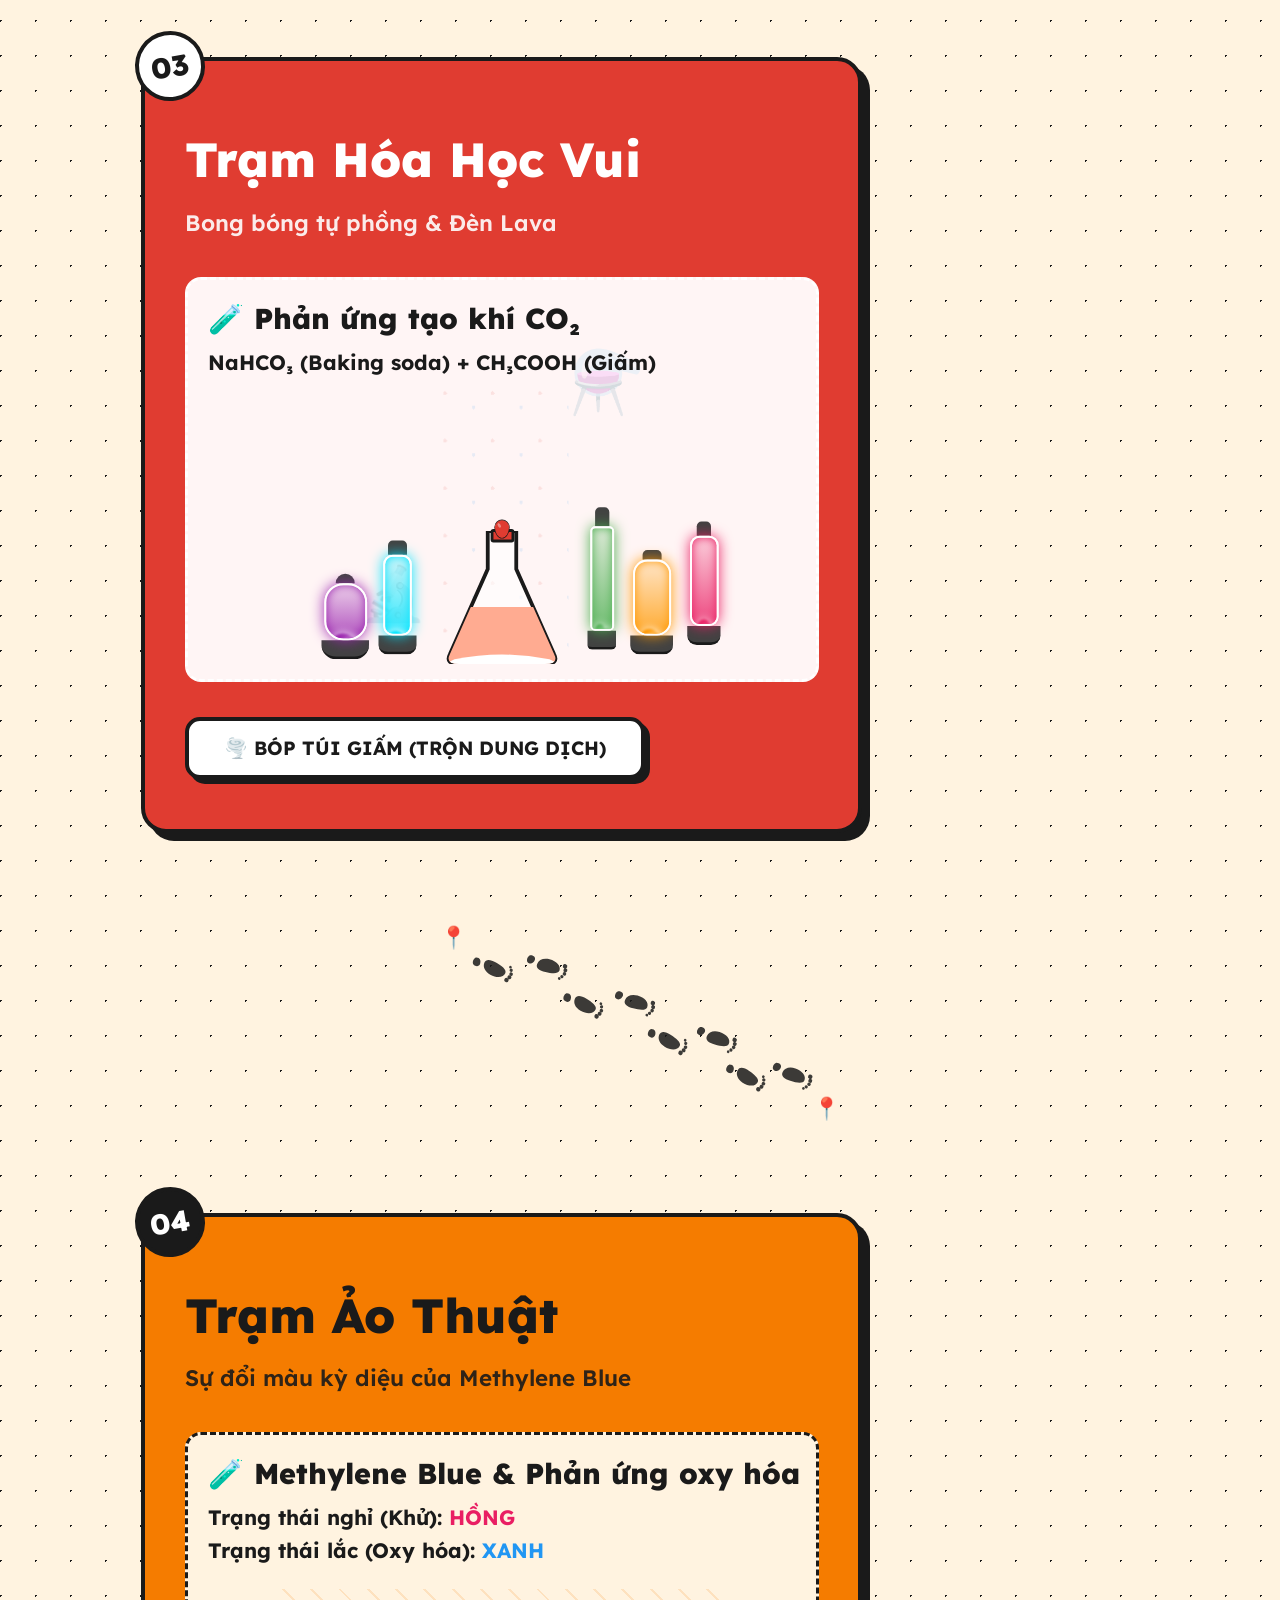
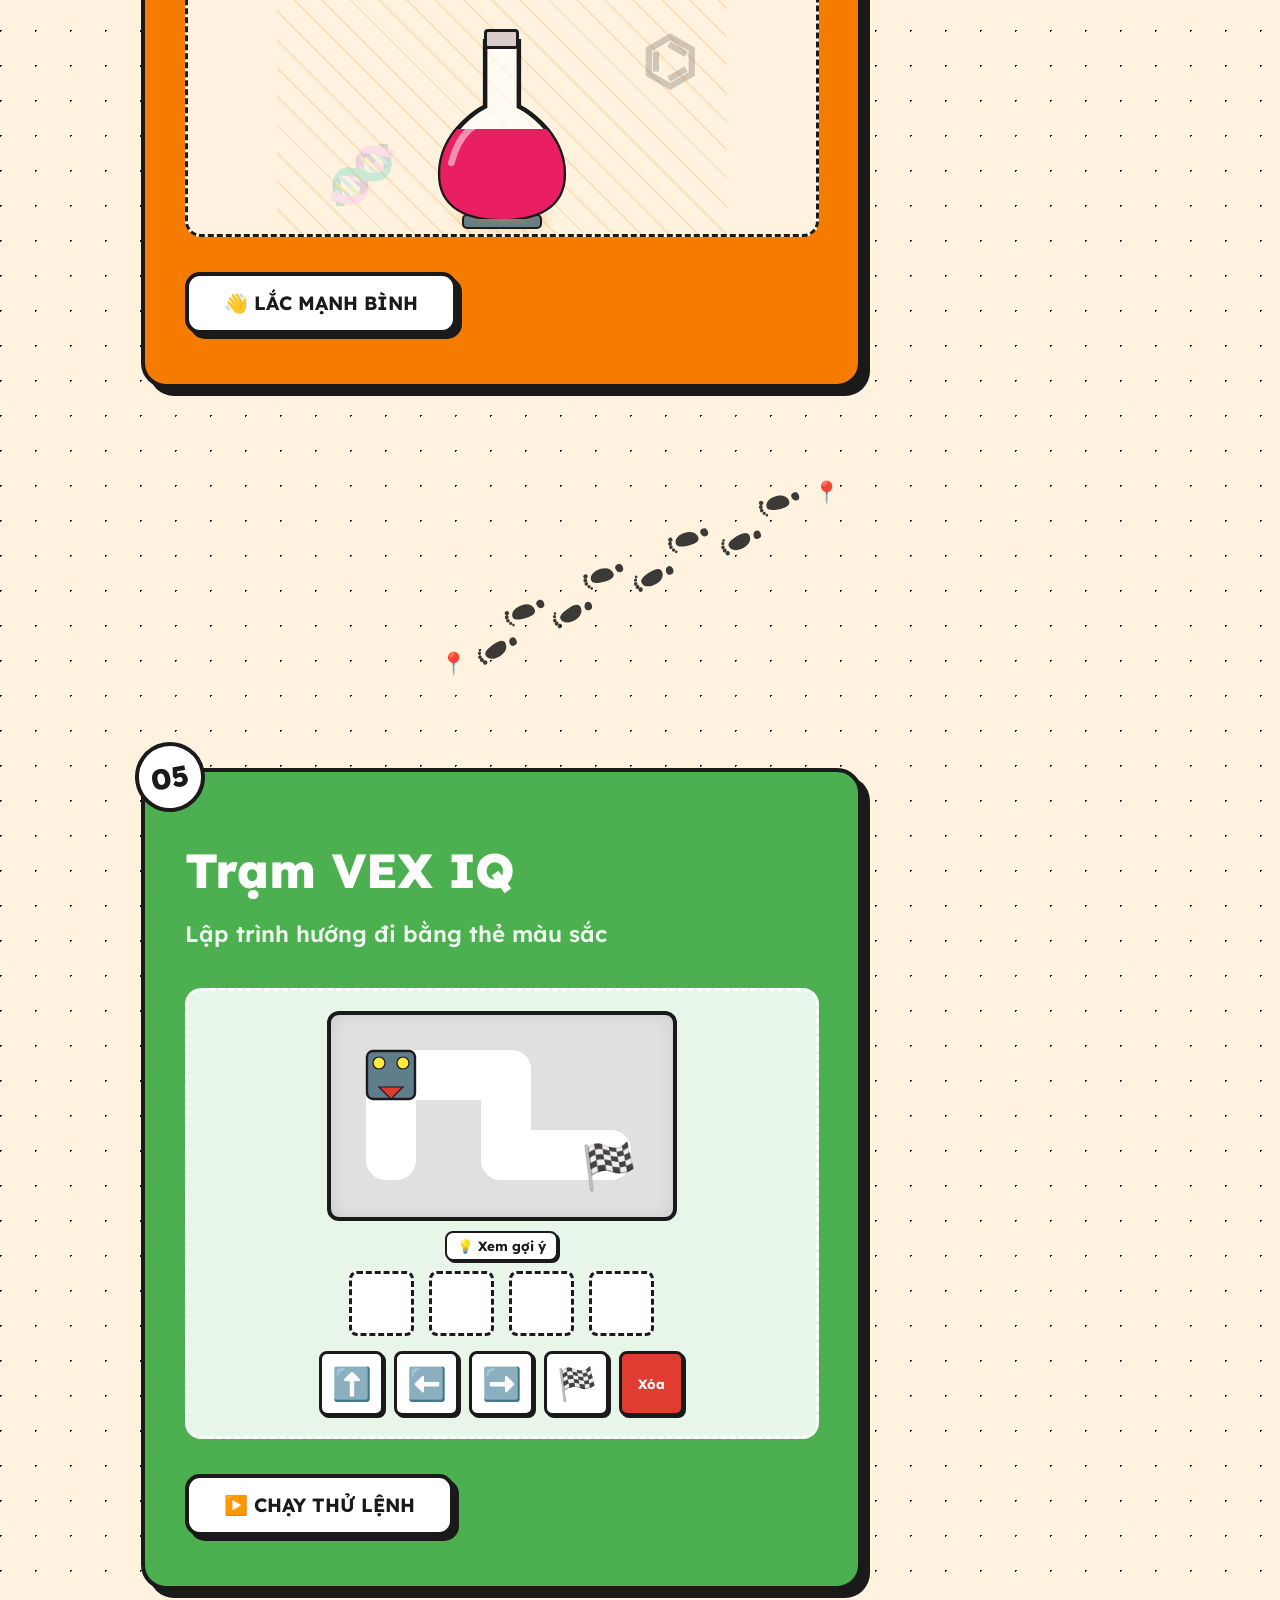
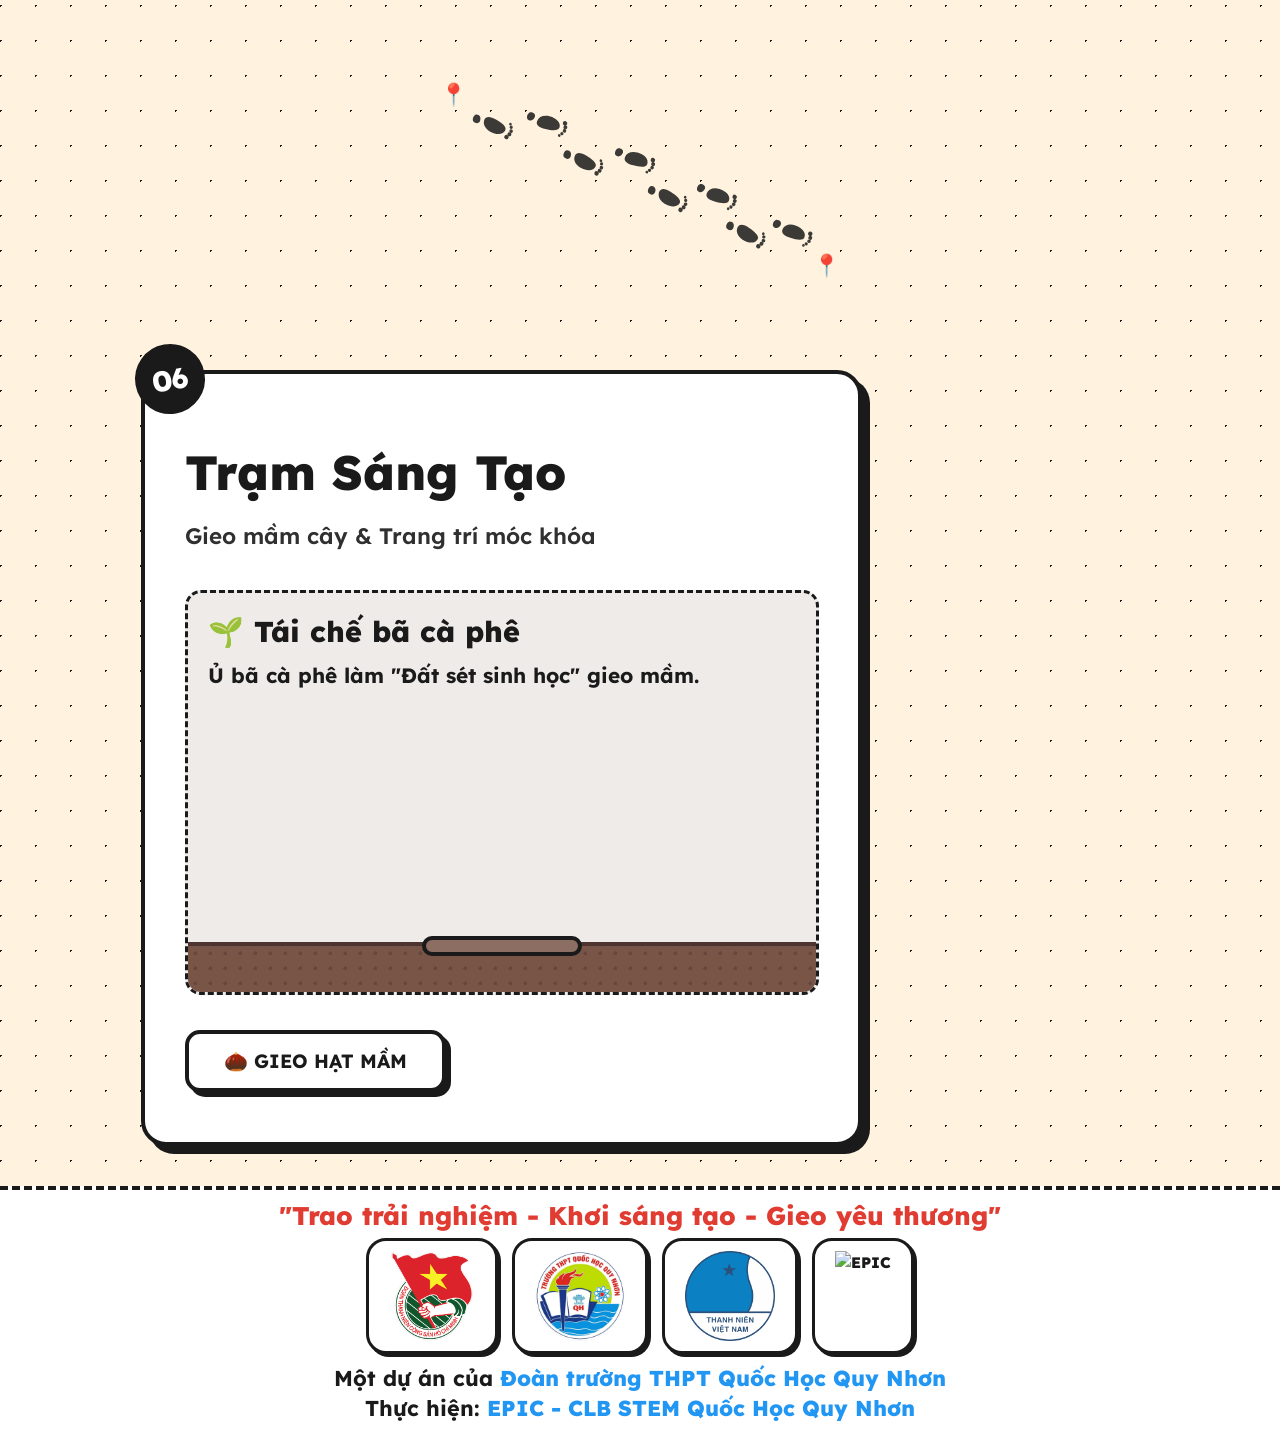
==== commit a8c06c3e: "Fix responsive autoscale & layout: prevent element overlaps on PC (16:9 90% zoom) and mobile (iPhone" ====
--- a/index.html
+++ b/index.html
@@ -19,19 +19,19 @@
     <div id="app">
     <div id="leaves-container"></div>
 
-    <!-- Easter Eggs (Parallax elements) -->
-    <div class="easter-egg parallax-fast" style="top: 750px; left: 5vw;" onclick="AudioEngine.playPop()">🐿️</div>
-    <div class="easter-egg parallax-slow" style="top: 1300px; right: 8vw;" onclick="AudioEngine.playPop()">🌰</div>
-    <div class="easter-egg parallax-fast" style="top: 1900px; left: 8vw;" onclick="AudioEngine.playPop()">🍄</div>
-    <div class="easter-egg parallax-slow" style="top: 2600px; right: 5vw;" onclick="AudioEngine.playPop()">🍎</div>
+    <!-- Easter Eggs (Parallax elements ngoài rìa) -->
+    <div class="easter-egg parallax-fast" style="top: 750px; left: 1.5vw;" onclick="AudioEngine.playPop()">🐿️</div>
+    <div class="easter-egg parallax-slow" style="top: 1400px; right: 2vw;" onclick="AudioEngine.playPop()">🌰</div>
+    <div class="easter-egg parallax-fast" style="top: 2100px; left: 1.5vw;" onclick="AudioEngine.playPop()">🍄</div>
+    <div class="easter-egg parallax-slow" style="top: 2850px; right: 2vw;" onclick="AudioEngine.playPop()">🍎</div>
     
     <!-- New Easter Eggs -->
-    <div class="easter-egg parallax-cloud" style="top: 300px; right: 10vw; font-size: 4rem; opacity: 0.6; z-index: -1;">☁️</div>
-    <div class="easter-egg parallax-cloud" style="top: 1100px; left: 2vw; font-size: 5rem; opacity: 0.5; z-index: -1;">☁️</div>
-    <div class="easter-egg parallax-cloud" style="top: 2200px; right: 2vw; font-size: 3rem; opacity: 0.7; z-index: -1;">☁️</div>
-    <div class="easter-egg parallax-fast" style="top: 900px; right: 20vw;" onclick="AudioEngine.playPop()">✨</div>
-    <div class="easter-egg parallax-slow" style="top: 1600px; left: 20vw;" onclick="AudioEngine.playPop()">🍀</div>
-    <div class="easter-egg parallax-fast" style="top: 3000px; left: 15vw;" onclick="AudioEngine.playPop()">🍁</div>
+    <div class="easter-egg parallax-cloud" style="top: 300px; right: 2vw; font-size: 4rem; opacity: 0.45; z-index: -1;">☁️</div>
+    <div class="easter-egg parallax-cloud" style="top: 1100px; left: 1vw; font-size: 5rem; opacity: 0.35; z-index: -1;">☁️</div>
+    <div class="easter-egg parallax-cloud" style="top: 2200px; right: 1vw; font-size: 3rem; opacity: 0.45; z-index: -1;">☁️</div>
+    <div class="easter-egg parallax-fast" style="top: 950px; right: 2.5vw;" onclick="AudioEngine.playPop()">✨</div>
+    <div class="easter-egg parallax-slow" style="top: 1650px; left: 2vw;" onclick="AudioEngine.playPop()">🍀</div>
+    <div class="easter-egg parallax-fast" style="top: 3200px; left: 1.5vw;" onclick="AudioEngine.playPop()">🍁</div>
 
     <!-- Navigation & Progress Bar -->
     <nav class="top-nav">
@@ -61,15 +61,15 @@
 
     <!-- Hero Section -->
     <header class="hero" style="position: relative; overflow: hidden;">
-        <!-- Đồ trang trí Mùa Thu & STEM lơ lửng xung quanh -->
-        <div class="parallax-slow" style="position: absolute; top: 4%; left: 1%; font-size: 3.8rem; opacity: 0.75;">🍁</div>
-        <div class="parallax-fast" style="position: absolute; top: 18%; right: 10%; font-size: 4rem; opacity: 0.85;">🚀</div>
-        <div class="parallax-bounce" style="position: absolute; bottom: 25%; left: 6%; font-size: 3.5rem; opacity: 0.75;">🔬</div>
-        <div class="parallax-drift" style="position: absolute; bottom: 20%; right: 8%; font-size: 3.8rem; opacity: 0.8;">🧬</div>
-        <div class="parallax-fast" style="position: absolute; top: 40%; left: 3%; font-size: 2.8rem; opacity: 0.7;">⚛️</div>
-        <div class="parallax-slow" style="position: absolute; top: 45%; right: 4%; font-size: 2.8rem; opacity: 0.7;">🍂</div>
-        <div class="parallax-cloud" style="position: absolute; top: 10%; right: 25%; font-size: 5rem; opacity: 0.35;">☁️</div>
-        <div class="parallax-cloud" style="position: absolute; bottom: 12%; left: 20%; font-size: 4.5rem; opacity: 0.3;">☁️</div>
+        <!-- Đồ trang trí Mùa Thu & STEM lơ lửng xung quanh (Nằm gọn ngoài rìa) -->
+        <div class="parallax-slow" style="position: absolute; top: 10%; left: 2%; font-size: 3.2rem; opacity: 0.65;">🍁</div>
+        <div class="parallax-fast" style="position: absolute; top: 12%; right: 3%; font-size: 3.5rem; opacity: 0.7;">🚀</div>
+        <div class="parallax-bounce" style="position: absolute; bottom: 15%; left: 3%; font-size: 3rem; opacity: 0.65;">🔬</div>
+        <div class="parallax-drift" style="position: absolute; bottom: 12%; right: 3%; font-size: 3.2rem; opacity: 0.7;">🧬</div>
+        <div class="parallax-fast" style="position: absolute; top: 45%; left: 2%; font-size: 2.5rem; opacity: 0.6;">⚛️</div>
+        <div class="parallax-slow" style="position: absolute; top: 48%; right: 2%; font-size: 2.5rem; opacity: 0.6;">🍂</div>
+        <div class="parallax-cloud" style="position: absolute; top: 8%; right: 18%; font-size: 4rem; opacity: 0.25; z-index: -1;">☁️</div>
+        <div class="parallax-cloud" style="position: absolute; bottom: 8%; left: 15%; font-size: 4rem; opacity: 0.25; z-index: -1;">☁️</div>
 
         <!-- Badge SCIP 2026 -->
         <div class="hero-badge">🍁 CHÀO MỪNG ĐẾN VỚI SCIP GIA LAI <span style="background: #FFF; padding: 2px 10px; border-radius: 4px; box-shadow: 2px 2px 0 rgba(0,0,0,0.15); display: inline-block; margin-left: 5px;"><span class="text-gradient-blue-purple" style="font-weight: 900;">2026</span></span></div>
--- a/css/style.css
+++ b/css/style.css
@@ -143,13 +143,13 @@
 ========================================= */
 .hero {
     text-align: center;
-    padding: 20px;
+    padding: calc(90px + 2vh) 20px 40px !important;
     display: flex;
     flex-direction: column;
     justify-content: center;
     align-items: center;
     min-height: 100dvh;
-    scroll-snap-align: start;
+    box-sizing: border-box;
 }
 
 .hero-badge {
@@ -159,8 +159,9 @@
     padding: 10px 30px;
     border-radius: 50px;
     font-weight: 800;
-    font-size: clamp(1rem, 2.5vw, 1.3rem);
-    margin-bottom: 30px;
+    font-size: clamp(0.95rem, 2.2vw, 1.25rem);
+    margin-top: 15px;
+    margin-bottom: 25px;
     transform: rotate(-3deg);
     border: 3px solid var(--border-color);
     box-shadow: 4px 4px 0px var(--border-color);
@@ -694,23 +695,23 @@
     opacity: 1;
 }
 
-.timeline-dot.active {
-    background: var(--red);
-    transform: scale(1.4);
-    box-shadow: 0 0 10px rgba(224, 60, 49, 0.6);
-}
-
 .easter-egg {
     position: absolute;
-    font-size: clamp(2rem, 5vw, 4rem);
+    font-size: clamp(2rem, 3.2vw, 3.2rem);
     cursor: pointer;
     user-select: none;
-    z-index: 10;
+    z-index: 0;
+    pointer-events: auto;
     filter: drop-shadow(3px 3px 0px var(--border-color));
 }
 
 .easter-egg:active {
     transform: scale(0.7) !important;
+}
+
+.empty-photo-frame {
+    pointer-events: none !important;
+    user-select: none !important;
 }
 
 /* CSS Floating Parallax */
@@ -1101,43 +1102,28 @@
         flex: 1 1 auto !important;
     }
 
-    /* Hide the footprint trails, timeline and sticky notes on mobile for cleaner look */
+    /* Ẩn hoàn toàn dấu chân, timeline, khung ảnh và easter eggs trên mobile để UI luôn gọn gàng và không bị đè */
     .footprint-trail,
     .timeline-container,
-    .empty-photo-frame {
+    .empty-photo-frame,
+    .easter-egg {
         display: none !important;
     }
 }
 
-@media (max-width: 1199px) {
+/* Ẩn các chi tiết trang trí lơ lửng ngoài lề trên màn hình <= 1350px (Laptop, PC scale 90% / 16:9) */
+@media (max-width: 1350px) {
+    .empty-photo-frame,
+    .easter-egg,
     .stem-trophy-badge {
         display: none !important;
     }
 }
 
+/* Ẩn thanh Timeline trên màn hình Tablet/Mobile <= 1024px */
 @media (max-width: 1024px) {
     .timeline-container {
-        display: flex !important;
-        left: 5px !important;
-        transform: scale(0.65) !important;
-        transform-origin: left center !important;
-    }
-    .timeline-dot::after {
         display: none !important;
-    }
-    .empty-photo-frame {
-        display: block !important;
-        opacity: 1 !important;
-        z-index: 10 !important;
-        transform: scale(0.45) !important;
-    }
-    .empty-photo-frame.frame-left {
-        left: -15px !important;
-        transform-origin: center left !important;
-    }
-    .empty-photo-frame.frame-right {
-        right: -15px !important;
-        transform-origin: center right !important;
     }
 }
 
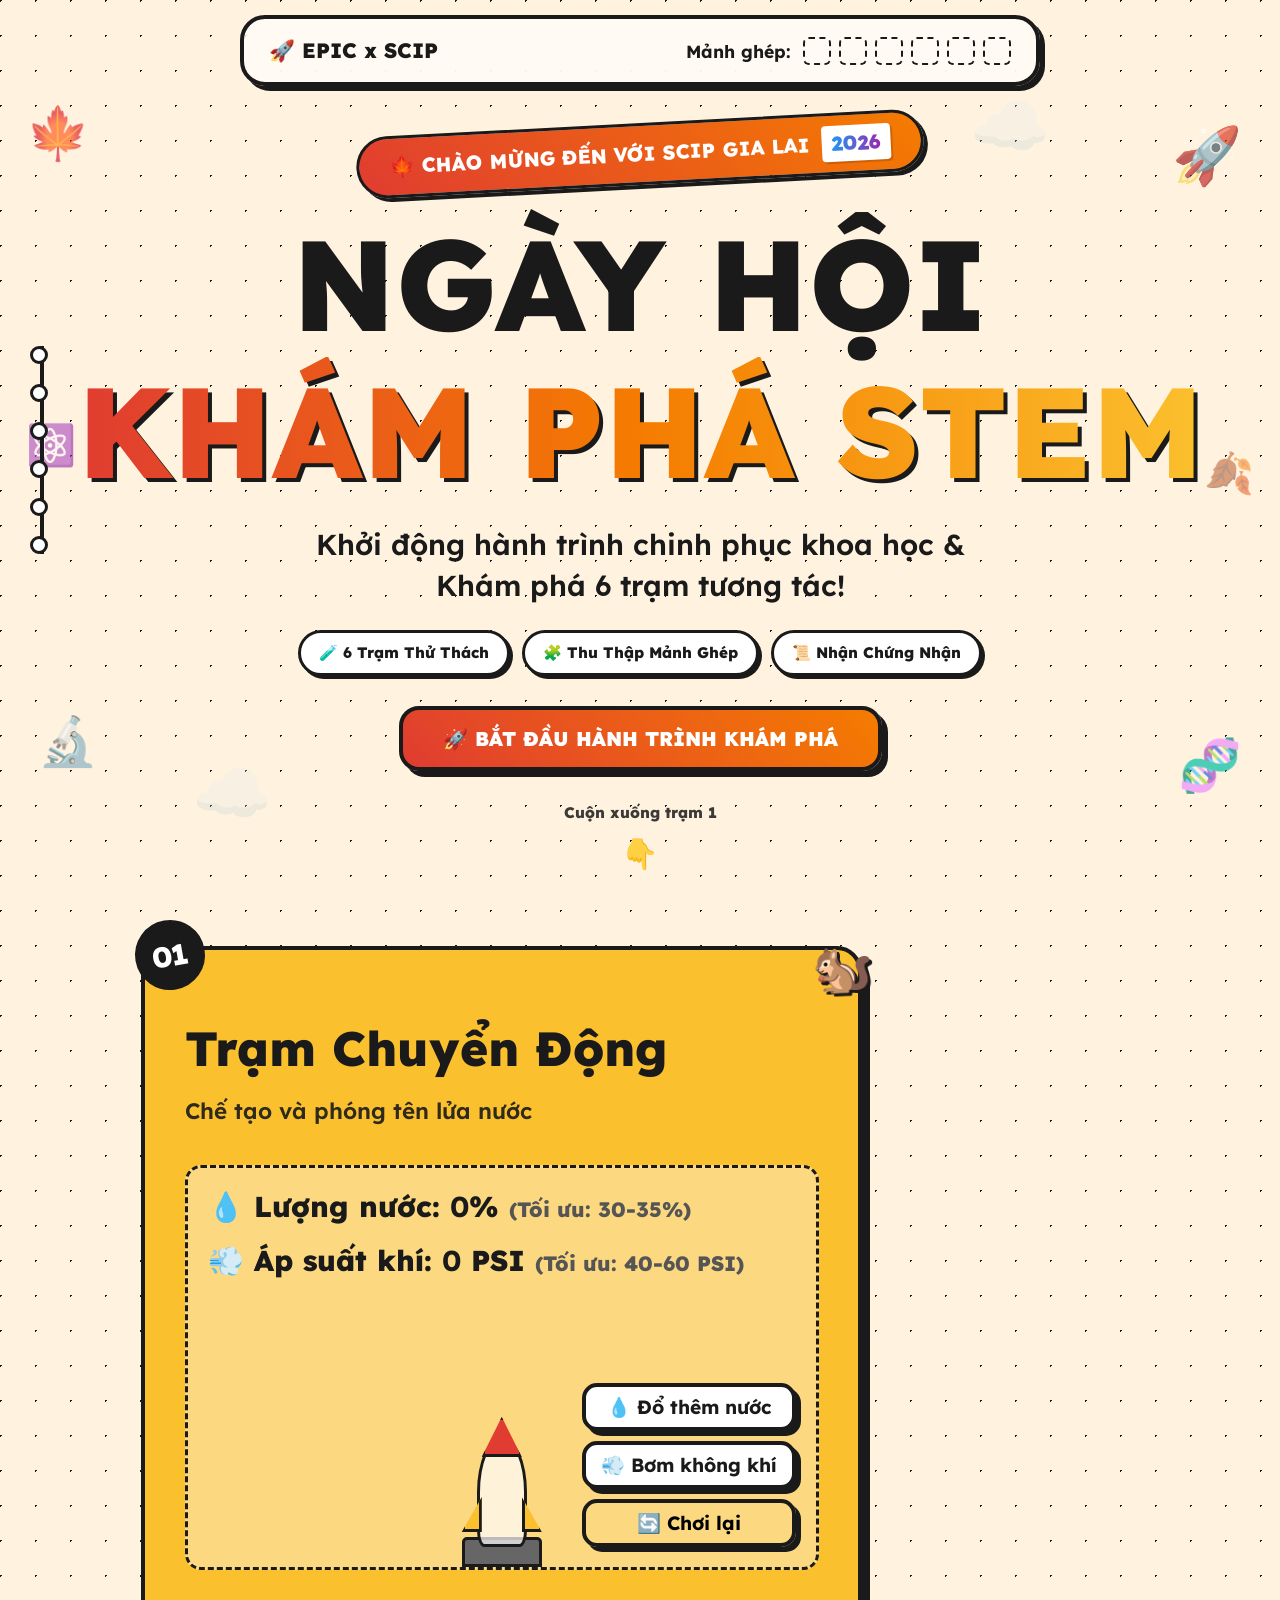
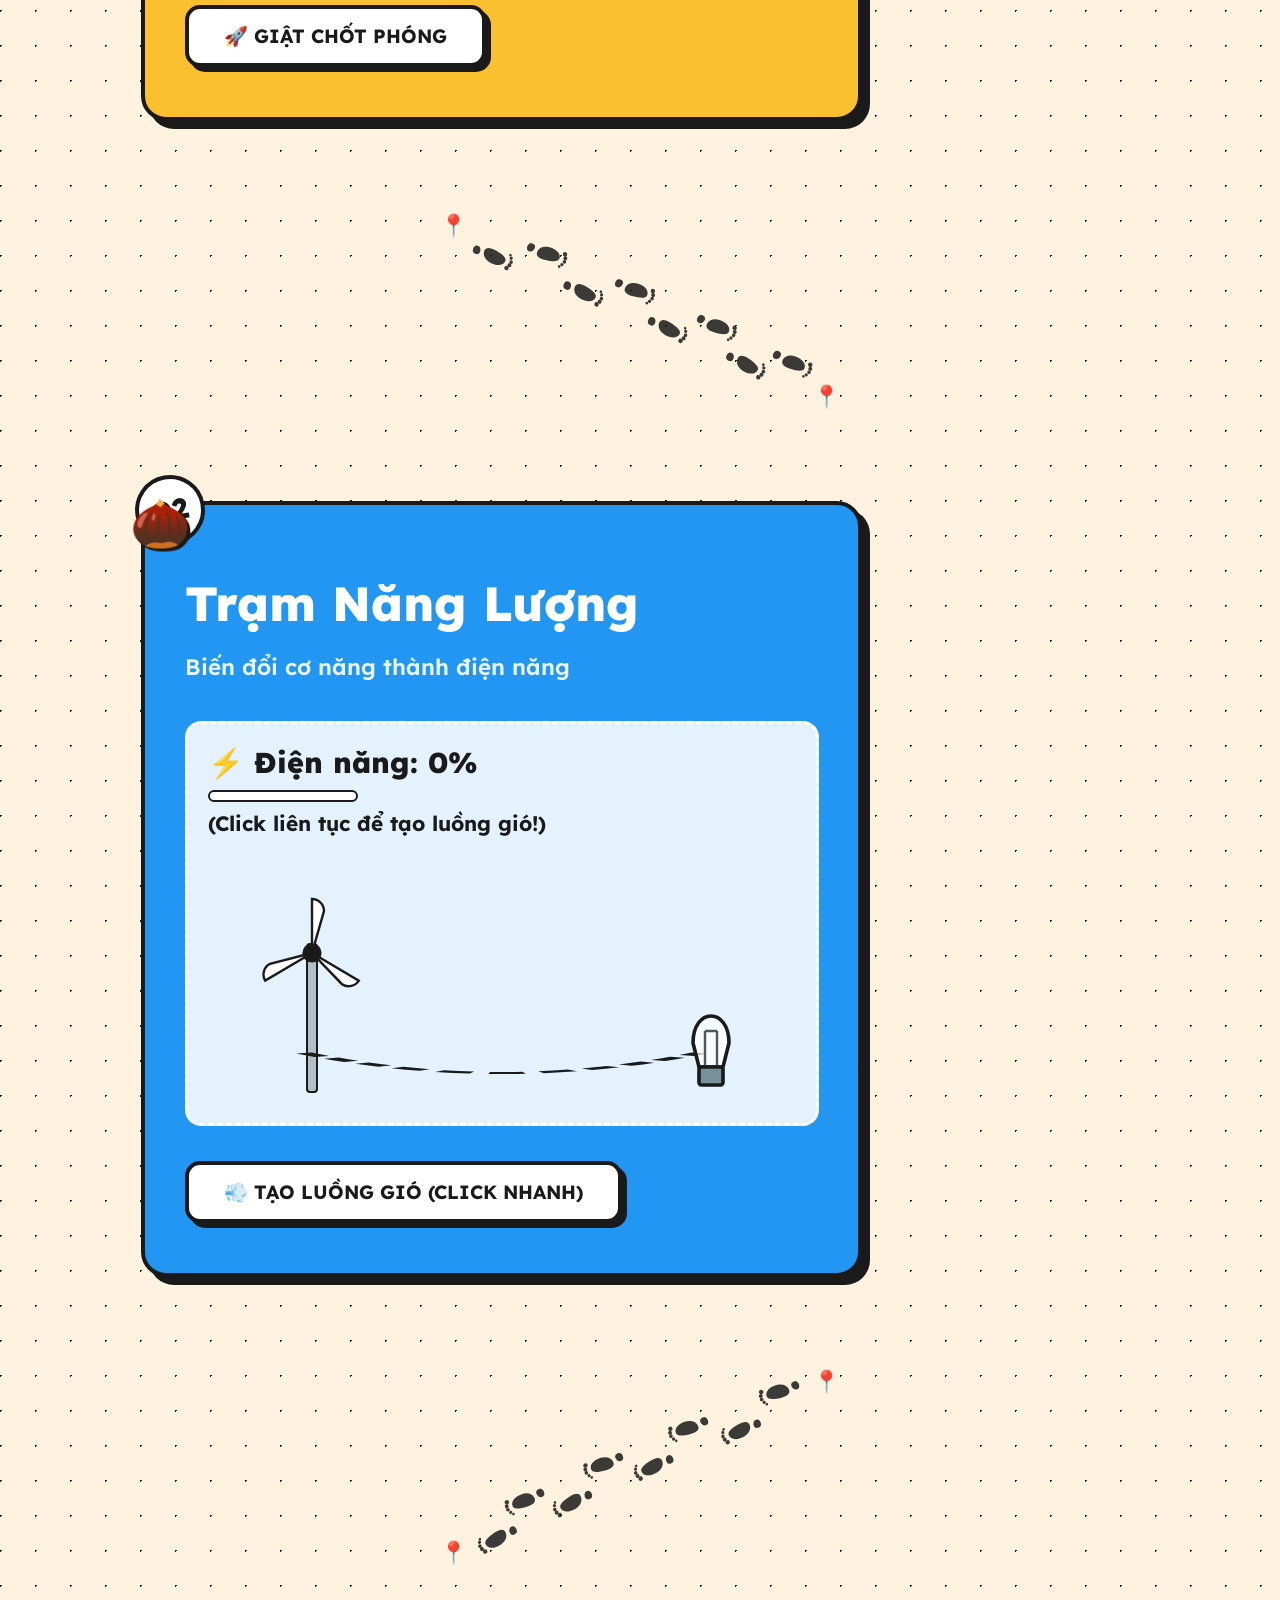
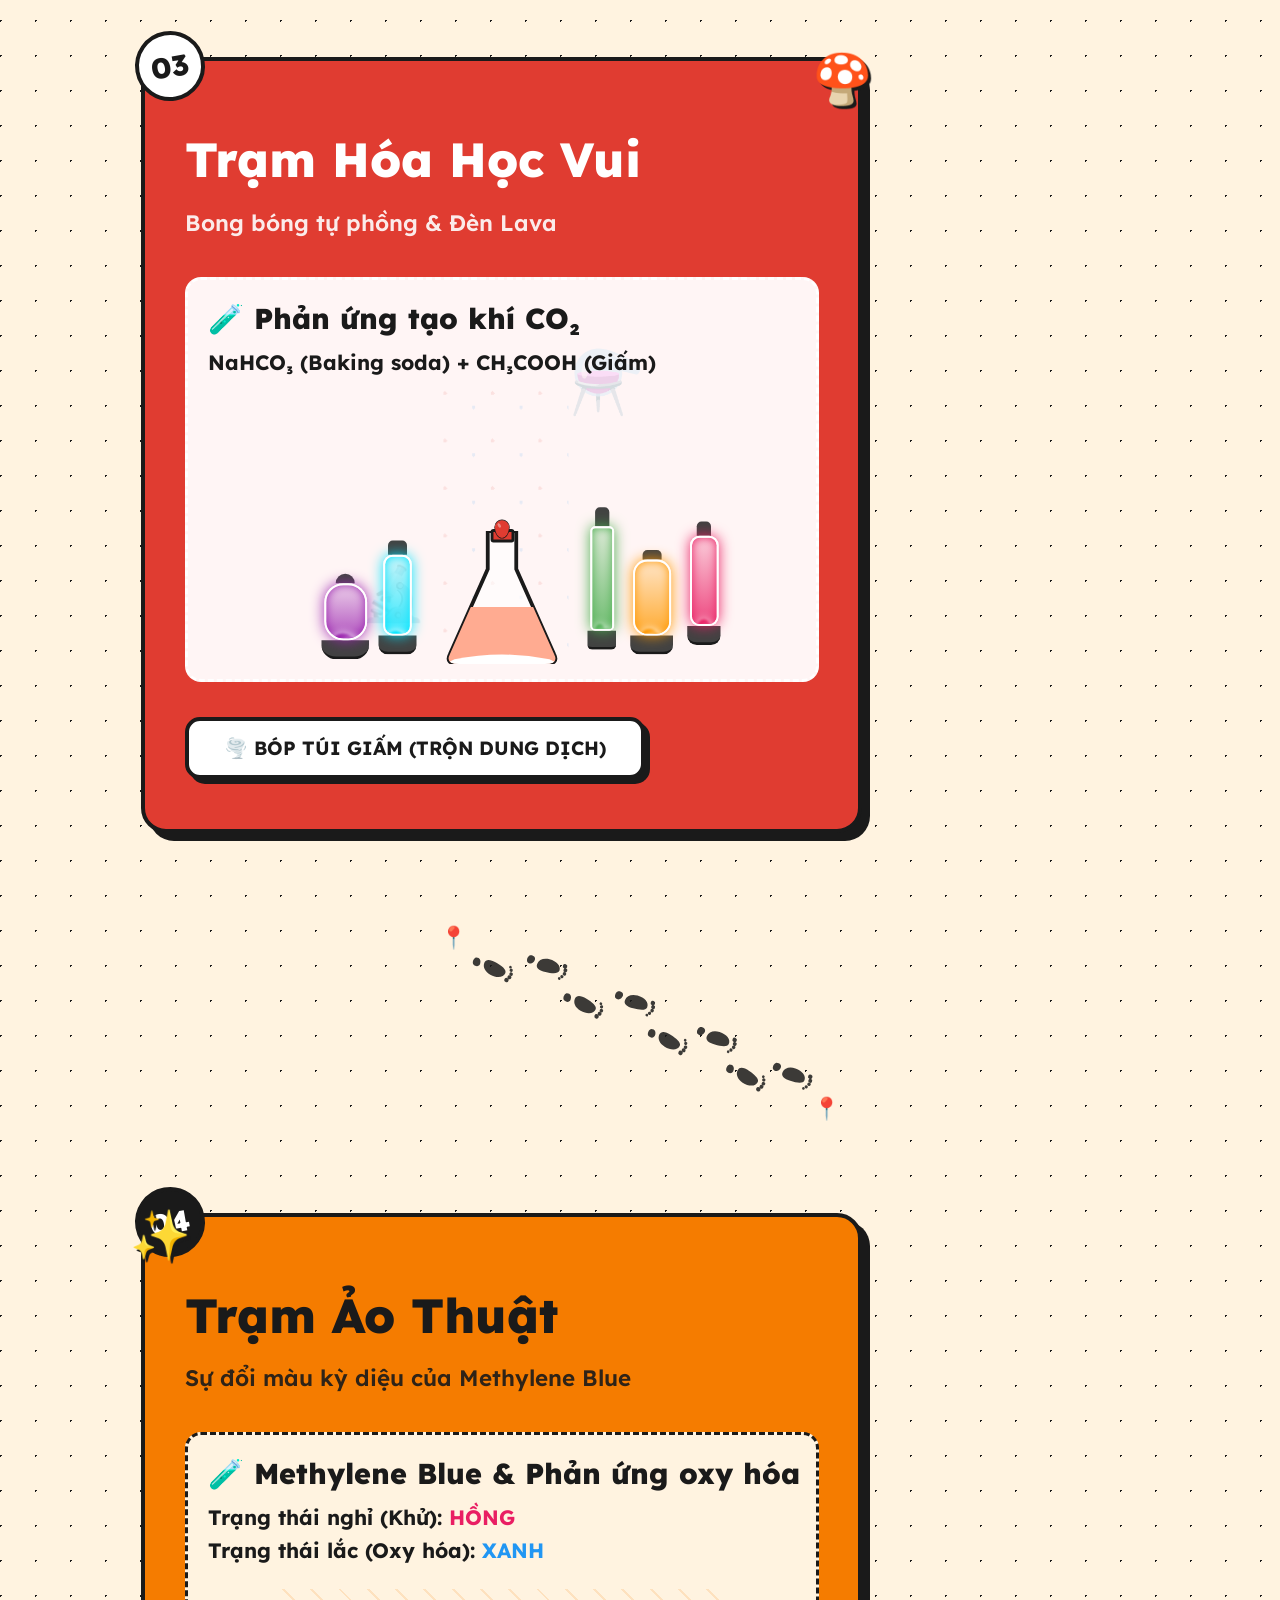
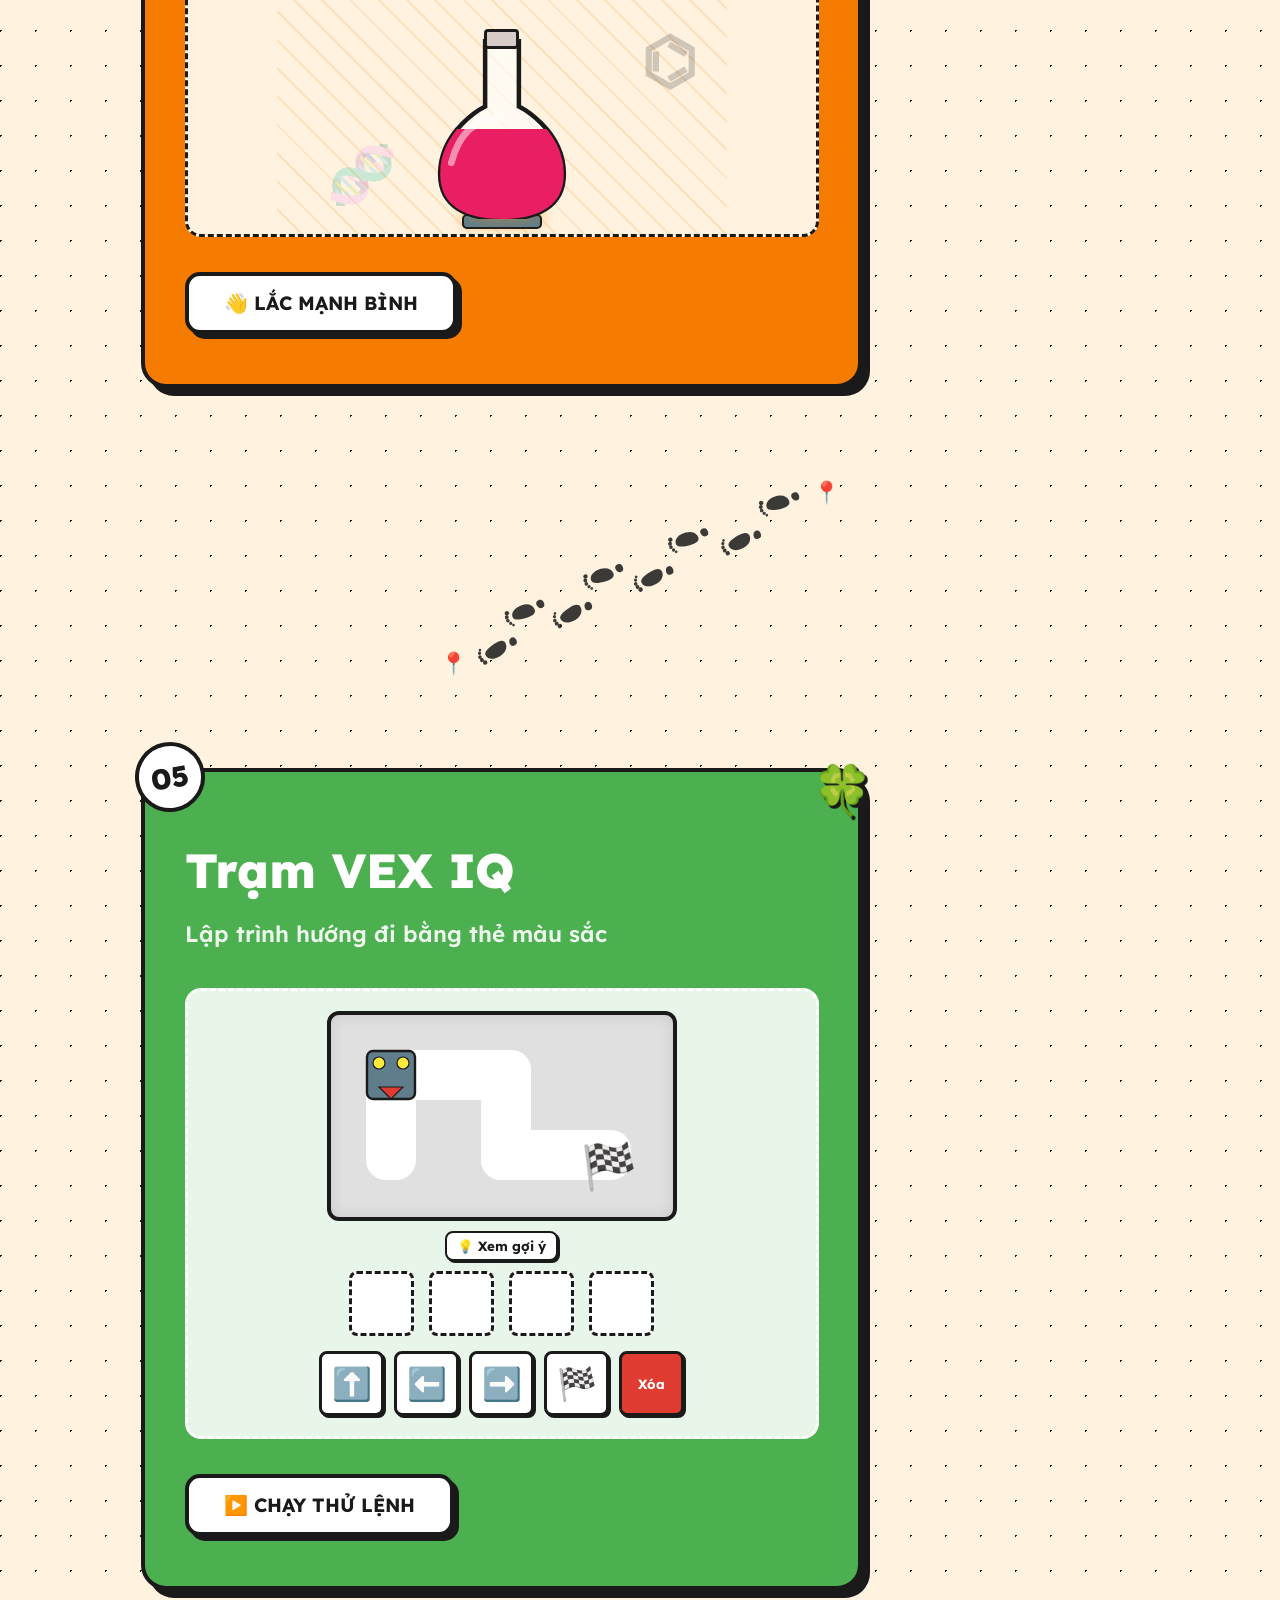
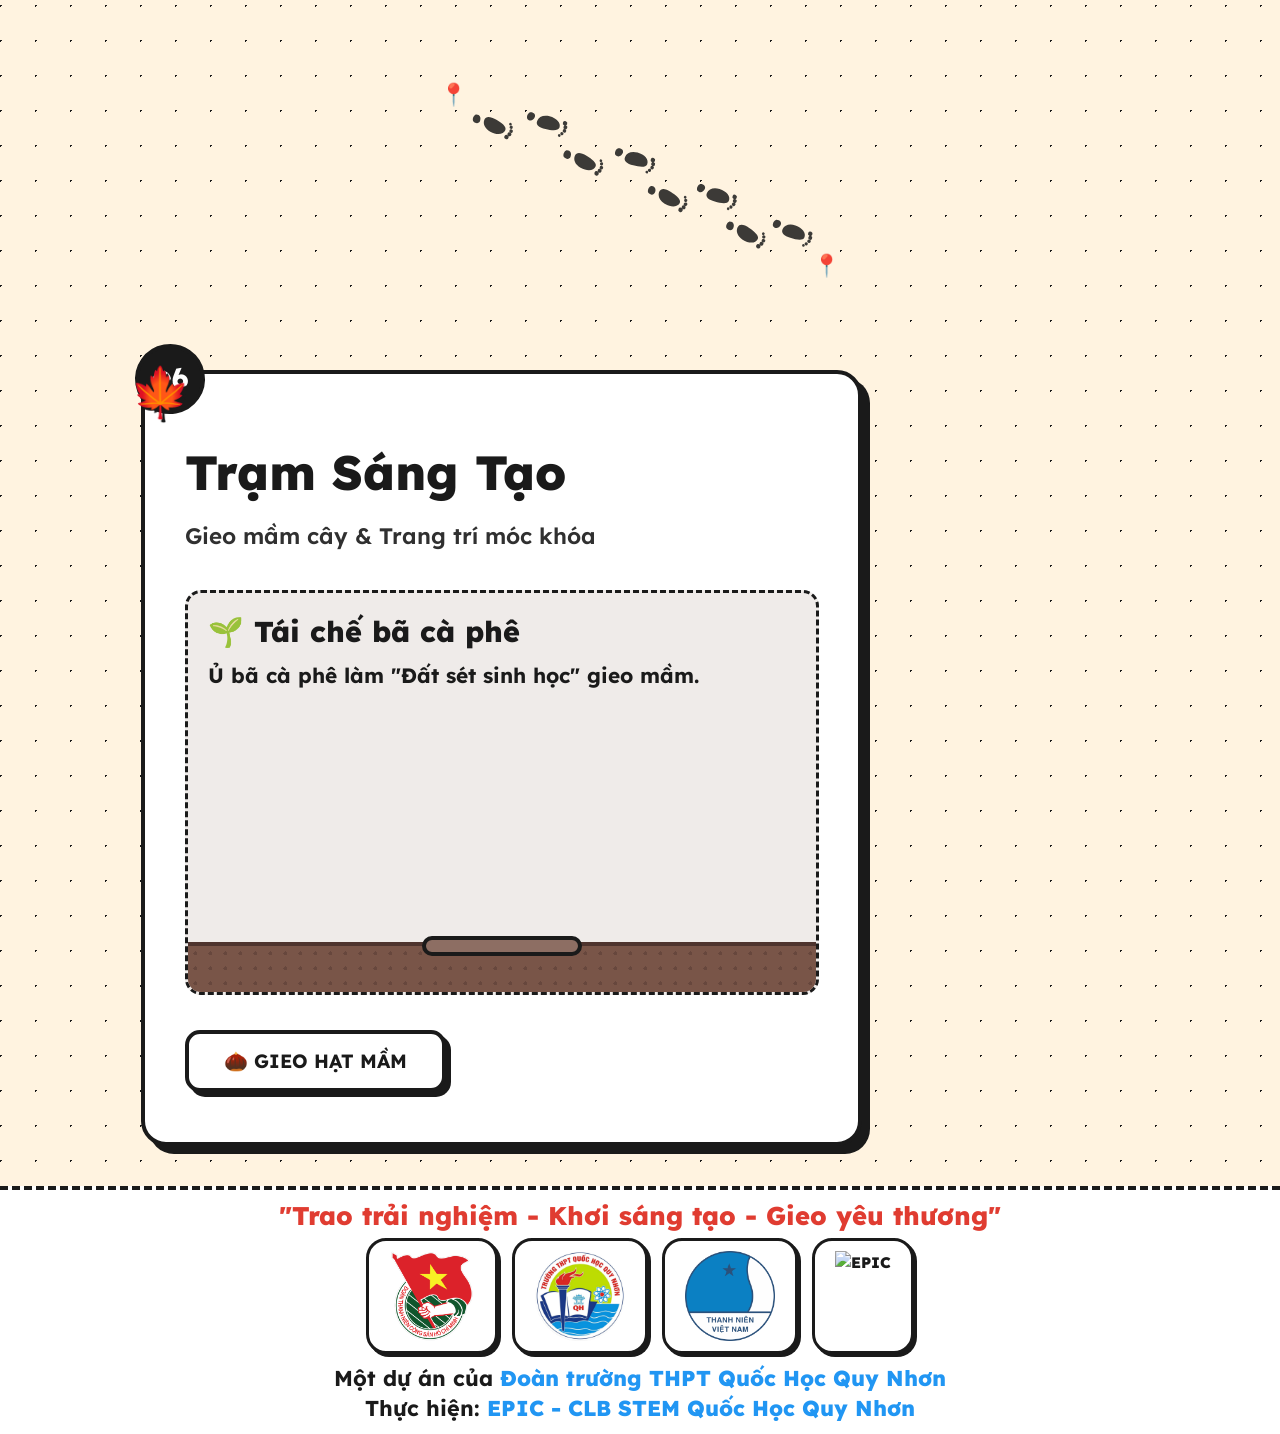
==== commit c8fa49f5: "Implement rock-solid cross-device architecture: anchor mascots to cards, add WebKit touch hardening " ====
--- a/index.html
+++ b/index.html
@@ -18,20 +18,6 @@
 <body>
     <div id="app">
     <div id="leaves-container"></div>
-
-    <!-- Easter Eggs (Parallax elements ngoài rìa) -->
-    <div class="easter-egg parallax-fast" style="top: 750px; left: 1.5vw;" onclick="AudioEngine.playPop()">🐿️</div>
-    <div class="easter-egg parallax-slow" style="top: 1400px; right: 2vw;" onclick="AudioEngine.playPop()">🌰</div>
-    <div class="easter-egg parallax-fast" style="top: 2100px; left: 1.5vw;" onclick="AudioEngine.playPop()">🍄</div>
-    <div class="easter-egg parallax-slow" style="top: 2850px; right: 2vw;" onclick="AudioEngine.playPop()">🍎</div>
-    
-    <!-- New Easter Eggs -->
-    <div class="easter-egg parallax-cloud" style="top: 300px; right: 2vw; font-size: 4rem; opacity: 0.45; z-index: -1;">☁️</div>
-    <div class="easter-egg parallax-cloud" style="top: 1100px; left: 1vw; font-size: 5rem; opacity: 0.35; z-index: -1;">☁️</div>
-    <div class="easter-egg parallax-cloud" style="top: 2200px; right: 1vw; font-size: 3rem; opacity: 0.45; z-index: -1;">☁️</div>
-    <div class="easter-egg parallax-fast" style="top: 950px; right: 2.5vw;" onclick="AudioEngine.playPop()">✨</div>
-    <div class="easter-egg parallax-slow" style="top: 1650px; left: 2vw;" onclick="AudioEngine.playPop()">🍀</div>
-    <div class="easter-egg parallax-fast" style="top: 3200px; left: 1.5vw;" onclick="AudioEngine.playPop()">🍁</div>
 
     <!-- Navigation & Progress Bar -->
     <nav class="top-nav">
@@ -104,6 +90,7 @@
         <!-- Trạm 1 -->
         <section class="station card bg-yellow" id="station-1">
             <div class="station-number">01</div>
+            <div class="station-decor decor-top-right parallax-slow" onclick="AudioEngine.playPop()" title="Nhấp vào tui nè!">🐿️</div>
             <h2>Trạm Chuyển Động</h2>
             <p>Chế tạo và phóng tên lửa nước</p>
             <div class="simulation-placeholder">
@@ -131,6 +118,7 @@
         <!-- Trạm 2: Cơ năng -> Điện năng -->
         <section class="station card bg-blue" id="station-2">
             <div class="station-number">02</div>
+            <div class="station-decor decor-top-left parallax-fast" onclick="AudioEngine.playPop()" title="Nhấp vào tui nè!">🌰</div>
             <h2>Trạm Năng Lượng</h2>
             <p>Biến đổi cơ năng thành điện năng</p>
             <div class="simulation-placeholder">
@@ -158,6 +146,7 @@
         <!-- Trạm 3: Baking Soda + CH3COOH -->
         <section class="station card bg-red" id="station-3">
             <div class="station-number">03</div>
+            <div class="station-decor decor-top-right parallax-slow" onclick="AudioEngine.playPop()" title="Nhấp vào tui nè!">🍄</div>
             <h2>Trạm Hóa Học Vui</h2>
             <p>Bong bóng tự phồng & Đèn Lava</p>
             <div class="simulation-placeholder">
@@ -184,6 +173,7 @@
         <!-- Trạm 4: Methylene Blue -->
         <section class="station card bg-orange" id="station-4">
             <div class="station-number">04</div>
+            <div class="station-decor decor-top-left parallax-bounce" onclick="AudioEngine.playPop()" title="Nhấp vào tui nè!">✨</div>
             <h2>Trạm Ảo Thuật</h2>
             <p>Sự đổi màu kỳ diệu của Methylene Blue</p>
             <div class="simulation-placeholder">
@@ -198,6 +188,7 @@
         <!-- Trạm 5: VEX IQ -->
         <section class="station card bg-green" id="station-5">
             <div class="station-number">05</div>
+            <div class="station-decor decor-top-right parallax-fast" onclick="AudioEngine.playPop()" title="Nhấp vào tui nè!">🍀</div>
             <h2>Trạm VEX IQ</h2>
             <p>Lập trình hướng đi bằng thẻ màu sắc</p>
             <div class="simulation-placeholder">
@@ -212,6 +203,7 @@
         <!-- Trạm 6 -->
         <section class="station card bg-white" id="station-6">
             <div class="station-number">06</div>
+            <div class="station-decor decor-top-left parallax-drift" onclick="AudioEngine.playPop()" title="Nhấp vào tui nè!">🍁</div>
             <h2>Trạm Sáng Tạo</h2>
             <p>Gieo mầm cây & Trang trí móc khóa</p>
             <div class="simulation-placeholder">
@@ -283,7 +275,8 @@
     </div>
 
     
-    <!-- Thư viện GSAP cho Animation mượt mà -->
+    <!-- Thư viện Pháo hoa Confetti & GSAP -->
+    <script src="https://cdn.jsdelivr.net/npm/canvas-confetti@1.9.2/dist/confetti.browser.min.js"></script>
     <script src="https://cdnjs.cloudflare.com/ajax/libs/gsap/3.12.2/gsap.min.js"></script>
     <script src="https://cdnjs.cloudflare.com/ajax/libs/gsap/3.12.2/ScrollTrigger.min.js"></script>
     
--- a/css/style.css
+++ b/css/style.css
@@ -695,18 +695,34 @@
     opacity: 1;
 }
 
-.easter-egg {
+.station-decor {
     position: absolute;
-    font-size: clamp(2rem, 3.2vw, 3.2rem);
+    font-size: clamp(2.2rem, 3.8vw, 3.2rem);
     cursor: pointer;
     user-select: none;
-    z-index: 0;
-    pointer-events: auto;
+    z-index: 15;
     filter: drop-shadow(3px 3px 0px var(--border-color));
-}
-
-.easter-egg:active {
-    transform: scale(0.7) !important;
+    transition: transform 0.25s cubic-bezier(0.34, 1.56, 0.64, 1);
+    -webkit-tap-highlight-color: transparent;
+    touch-action: manipulation;
+}
+
+.station-decor:hover {
+    transform: scale(1.3) rotate(15deg);
+}
+
+.station-decor:active {
+    transform: scale(0.85);
+}
+
+.station-decor.decor-top-right {
+    top: -22px;
+    right: -15px;
+}
+
+.station-decor.decor-top-left {
+    top: -22px;
+    left: -15px;
 }
 
 .empty-photo-frame {
